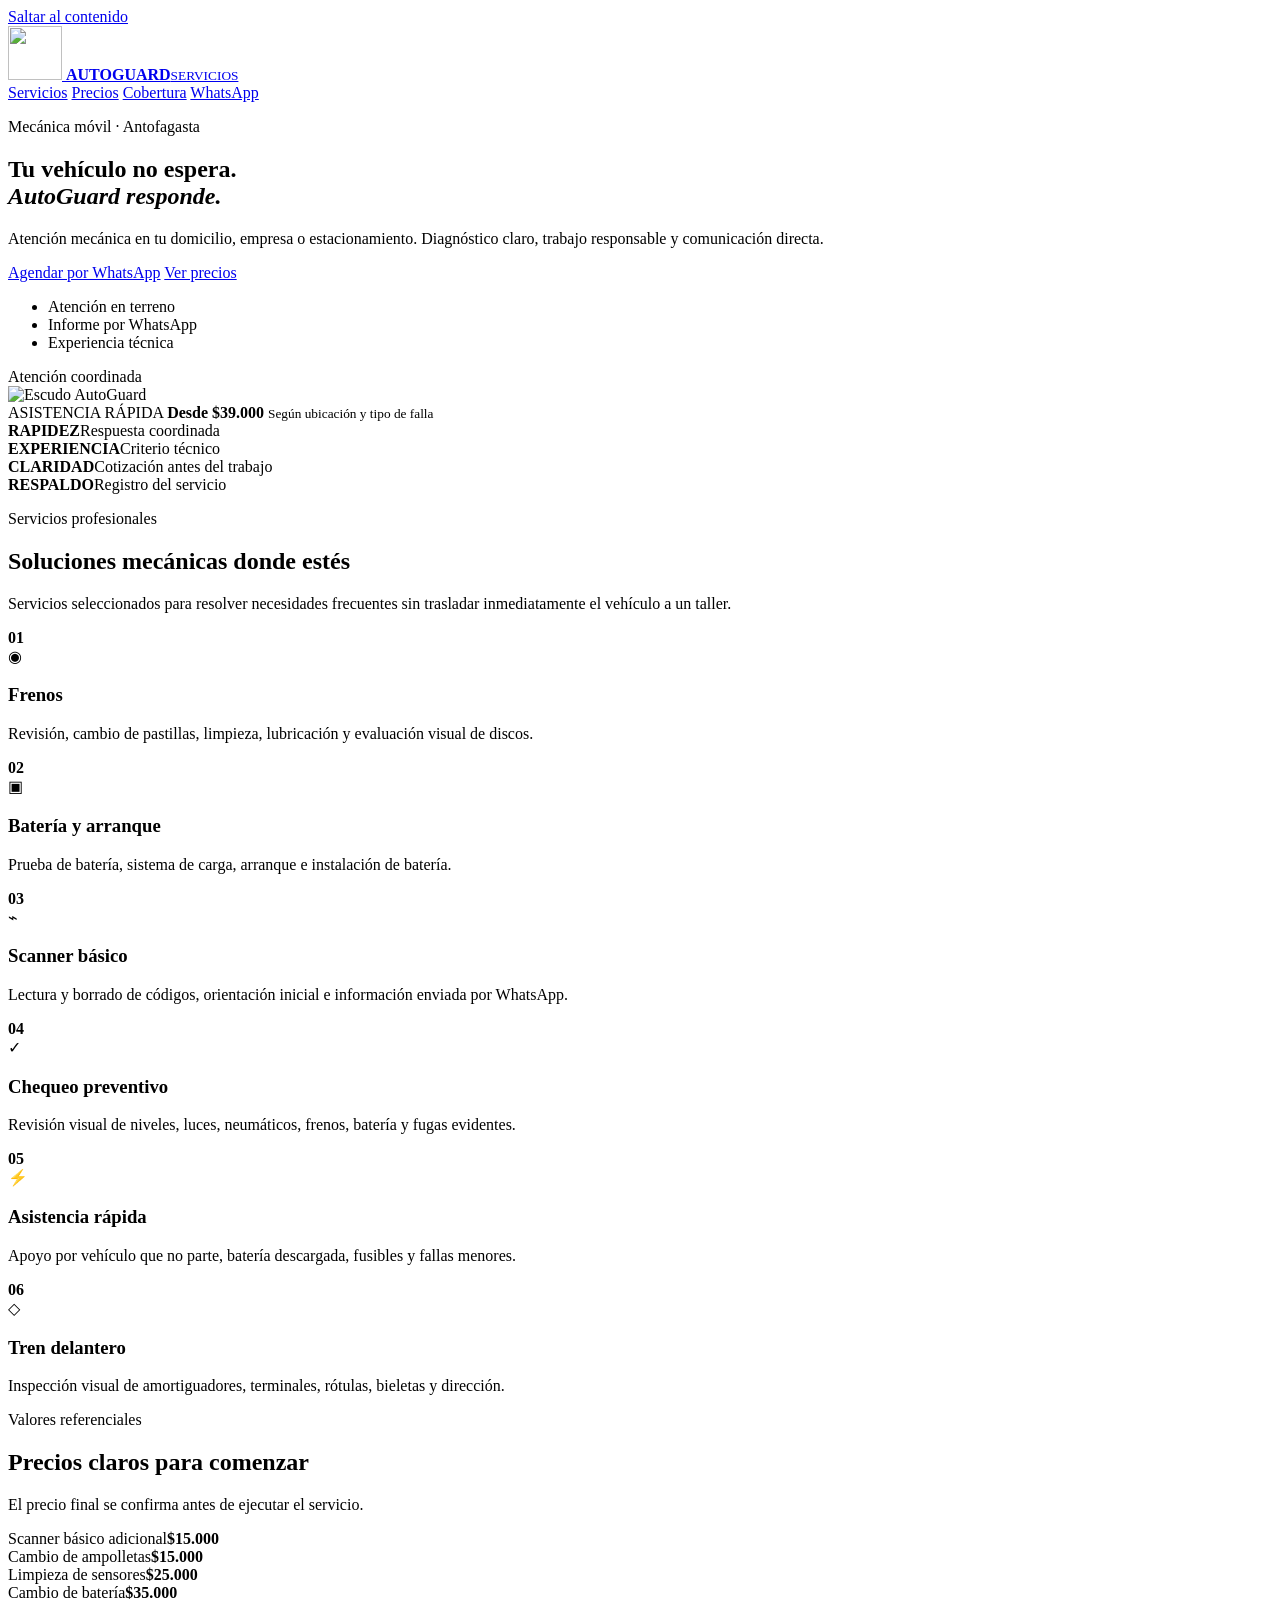
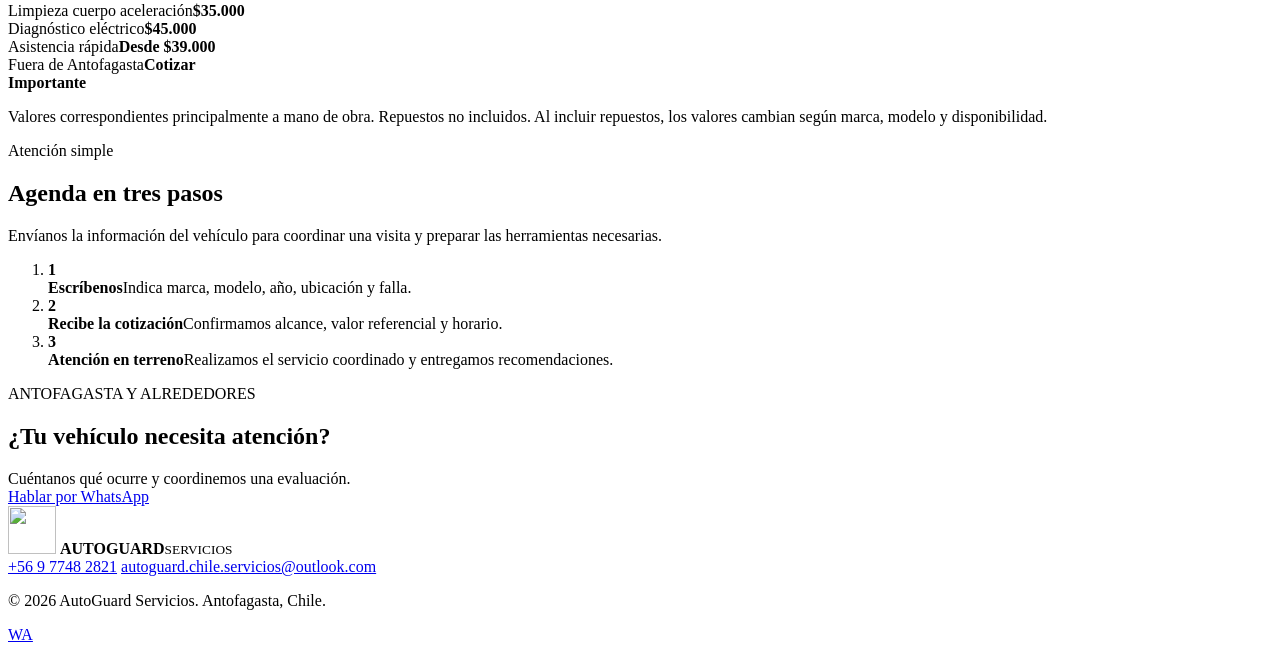
==== index.html @ e95ecde3 "Agrega sitio principal de AutoGuard" ====
<!doctype html>
<html lang="es-CL">
<head>
  <meta charset="utf-8">
  <meta name="viewport" content="width=device-width, initial-scale=1">
  <title>AutoGuard Servicios | Mecánica a domicilio en Antofagasta</title>
  <meta name="description" content="Mecánica móvil en Antofagasta: frenos, baterías, scanner básico, chequeos preventivos, diagnóstico eléctrico y asistencia rápida.">
  <meta name="theme-color" content="#f97316">
  <meta property="og:title" content="AutoGuard Servicios | Mecánica a domicilio">
  <meta property="og:description" content="Atención mecánica rápida, profesional y confiable en Antofagasta y alrededores.">
  <meta property="og:type" content="website">
  <meta property="og:locale" content="es_CL">
  <link rel="canonical" href="https://motocor28-boop.github.io/autoguard-service/">
  <link rel="icon" href="logo.svg" type="image/svg+xml">
  <link rel="stylesheet" href="styles.css">
  <script type="application/ld+json">
  {
    "@context": "https://schema.org",
    "@type": "AutomotiveBusiness",
    "name": "AutoGuard Servicios",
    "description": "Servicio de mecánica móvil en Antofagasta y alrededores.",
    "telephone": "+56977482821",
    "email": "autoguard.chile.servicios@outlook.com",
    "areaServed": "Antofagasta, Chile",
    "url": "https://motocor28-boop.github.io/autoguard-service/",
    "priceRange": "$$"
  }
  </script>
</head>
<body>
  <a class="skip-link" href="#contenido">Saltar al contenido</a>

  <header class="site-header">
    <div class="container nav-wrap">
      <a class="brand" href="#inicio" aria-label="AutoGuard Servicios, inicio">
        <img src="logo.svg" alt="" width="54" height="54">
        <span><strong>AUTOGUARD</strong><small>SERVICIOS</small></span>
      </a>
      <nav aria-label="Navegación principal">
        <a href="#servicios">Servicios</a>
        <a href="#precios">Precios</a>
        <a href="#cobertura">Cobertura</a>
        <a class="nav-cta" href="https://wa.me/56977482821?text=Hola%20AutoGuard%2C%20necesito%20cotizar%20un%20servicio" target="_blank" rel="noopener">WhatsApp</a>
      </nav>
    </div>
  </header>

  <main id="contenido">
    <section class="hero" id="inicio">
      <div class="container hero-grid">
        <div class="hero-copy">
          <p class="eyebrow"><span></span>Mecánica móvil · Antofagasta</p>
          <h1>Tu vehículo no espera.<br><em>AutoGuard responde.</em></h1>
          <p class="hero-lead">Atención mecánica en tu domicilio, empresa o estacionamiento. Diagnóstico claro, trabajo responsable y comunicación directa.</p>
          <div class="hero-actions">
            <a class="button primary" href="https://wa.me/56977482821?text=Hola%20AutoGuard%2C%20quiero%20agendar%20un%20servicio" target="_blank" rel="noopener">Agendar por WhatsApp</a>
            <a class="button secondary" href="#precios">Ver precios</a>
          </div>
          <ul class="hero-points" aria-label="Ventajas">
            <li>Atención en terreno</li>
            <li>Informe por WhatsApp</li>
            <li>Experiencia técnica</li>
          </ul>
        </div>
        <div class="hero-card" aria-label="Asistencia mecánica en terreno">
          <div class="status"><i></i> Atención coordinada</div>
          <div class="shield-mark">
            <img src="logo.svg" alt="Escudo AutoGuard" width="170" height="170">
          </div>
          <div class="hero-card-copy">
            <span>ASISTENCIA RÁPIDA</span>
            <strong>Desde $39.000</strong>
            <small>Según ubicación y tipo de falla</small>
          </div>
        </div>
      </div>
    </section>

    <section class="trust-strip" aria-label="Compromisos de AutoGuard">
      <div class="container trust-grid">
        <div><strong>RAPIDEZ</strong><span>Respuesta coordinada</span></div>
        <div><strong>EXPERIENCIA</strong><span>Criterio técnico</span></div>
        <div><strong>CLARIDAD</strong><span>Cotización antes del trabajo</span></div>
        <div><strong>RESPALDO</strong><span>Registro del servicio</span></div>
      </div>
    </section>

    <section class="section" id="servicios">
      <div class="container">
        <div class="section-heading">
          <p class="eyebrow"><span></span>Servicios profesionales</p>
          <h2>Soluciones mecánicas donde estés</h2>
          <p>Servicios seleccionados para resolver necesidades frecuentes sin trasladar inmediatamente el vehículo a un taller.</p>
        </div>
        <div class="service-grid">
          <article class="service-card">
            <b>01</b><div class="icon" aria-hidden="true">◉</div>
            <h3>Frenos</h3>
            <p>Revisión, cambio de pastillas, limpieza, lubricación y evaluación visual de discos.</p>
          </article>
          <article class="service-card">
            <b>02</b><div class="icon" aria-hidden="true">▣</div>
            <h3>Batería y arranque</h3>
            <p>Prueba de batería, sistema de carga, arranque e instalación de batería.</p>
          </article>
          <article class="service-card">
            <b>03</b><div class="icon" aria-hidden="true">⌁</div>
            <h3>Scanner básico</h3>
            <p>Lectura y borrado de códigos, orientación inicial e información enviada por WhatsApp.</p>
          </article>
          <article class="service-card">
            <b>04</b><div class="icon" aria-hidden="true">✓</div>
            <h3>Chequeo preventivo</h3>
            <p>Revisión visual de niveles, luces, neumáticos, frenos, batería y fugas evidentes.</p>
          </article>
          <article class="service-card">
            <b>05</b><div class="icon" aria-hidden="true">⚡</div>
            <h3>Asistencia rápida</h3>
            <p>Apoyo por vehículo que no parte, batería descargada, fusibles y fallas menores.</p>
          </article>
          <article class="service-card">
            <b>06</b><div class="icon" aria-hidden="true">◇</div>
            <h3>Tren delantero</h3>
            <p>Inspección visual de amortiguadores, terminales, rótulas, bieletas y dirección.</p>
          </article>
        </div>
      </div>
    </section>

    <section class="section price-section" id="precios">
      <div class="container">
        <div class="section-heading light">
          <p class="eyebrow"><span></span>Valores referenciales</p>
          <h2>Precios claros para comenzar</h2>
          <p>El precio final se confirma antes de ejecutar el servicio.</p>
        </div>
        <div class="price-grid">
          <article><span>Scanner básico adicional</span><strong>$15.000</strong></article>
          <article><span>Cambio de ampolletas</span><strong>$15.000</strong></article>
          <article><span>Limpieza de sensores</span><strong>$25.000</strong></article>
          <article><span>Cambio de batería</span><strong>$35.000</strong></article>
          <article><span>Limpieza cuerpo aceleración</span><strong>$35.000</strong></article>
          <article><span>Diagnóstico eléctrico</span><strong>$45.000</strong></article>
          <article class="featured"><span>Asistencia rápida</span><strong>Desde $39.000</strong></article>
          <article><span>Fuera de Antofagasta</span><strong>Cotizar</strong></article>
        </div>
        <div class="price-notice">
          <strong>Importante</strong>
          <p>Valores correspondientes principalmente a mano de obra. Repuestos no incluidos. Al incluir repuestos, los valores cambian según marca, modelo y disponibilidad.</p>
        </div>
      </div>
    </section>

    <section class="section" id="cobertura">
      <div class="container process-grid">
        <div>
          <p class="eyebrow"><span></span>Atención simple</p>
          <h2>Agenda en tres pasos</h2>
          <p class="process-intro">Envíanos la información del vehículo para coordinar una visita y preparar las herramientas necesarias.</p>
        </div>
        <ol class="steps">
          <li><b>1</b><div><strong>Escríbenos</strong><span>Indica marca, modelo, año, ubicación y falla.</span></div></li>
          <li><b>2</b><div><strong>Recibe la cotización</strong><span>Confirmamos alcance, valor referencial y horario.</span></div></li>
          <li><b>3</b><div><strong>Atención en terreno</strong><span>Realizamos el servicio coordinado y entregamos recomendaciones.</span></div></li>
        </ol>
      </div>
    </section>

    <section class="cta-section">
      <div class="container cta-box">
        <div>
          <p>ANTOFAGASTA Y ALREDEDORES</p>
          <h2>¿Tu vehículo necesita atención?</h2>
          <span>Cuéntanos qué ocurre y coordinemos una evaluación.</span>
        </div>
        <a class="button primary" href="https://wa.me/56977482821?text=Hola%20AutoGuard%2C%20mi%20veh%C3%ADculo%20necesita%20atenci%C3%B3n" target="_blank" rel="noopener">Hablar por WhatsApp</a>
      </div>
    </section>
  </main>

  <footer>
    <div class="container footer-grid">
      <div class="brand footer-brand">
        <img src="logo.svg" alt="" width="48" height="48">
        <span><strong>AUTOGUARD</strong><small>SERVICIOS</small></span>
      </div>
      <div class="footer-contact">
        <a href="tel:+56977482821">+56 9 7748 2821</a>
        <a href="mailto:autoguard.chile.servicios@outlook.com">autoguard.chile.servicios@outlook.com</a>
      </div>
      <p>© <span id="year">2026</span> AutoGuard Servicios. Antofagasta, Chile.</p>
    </div>
  </footer>

  <a class="floating-wa" href="https://wa.me/56977482821?text=Hola%20AutoGuard%2C%20necesito%20informaci%C3%B3n" target="_blank" rel="noopener" aria-label="Contactar a AutoGuard por WhatsApp">WA</a>
  <script src="app.js"></script>
</body>
</html>
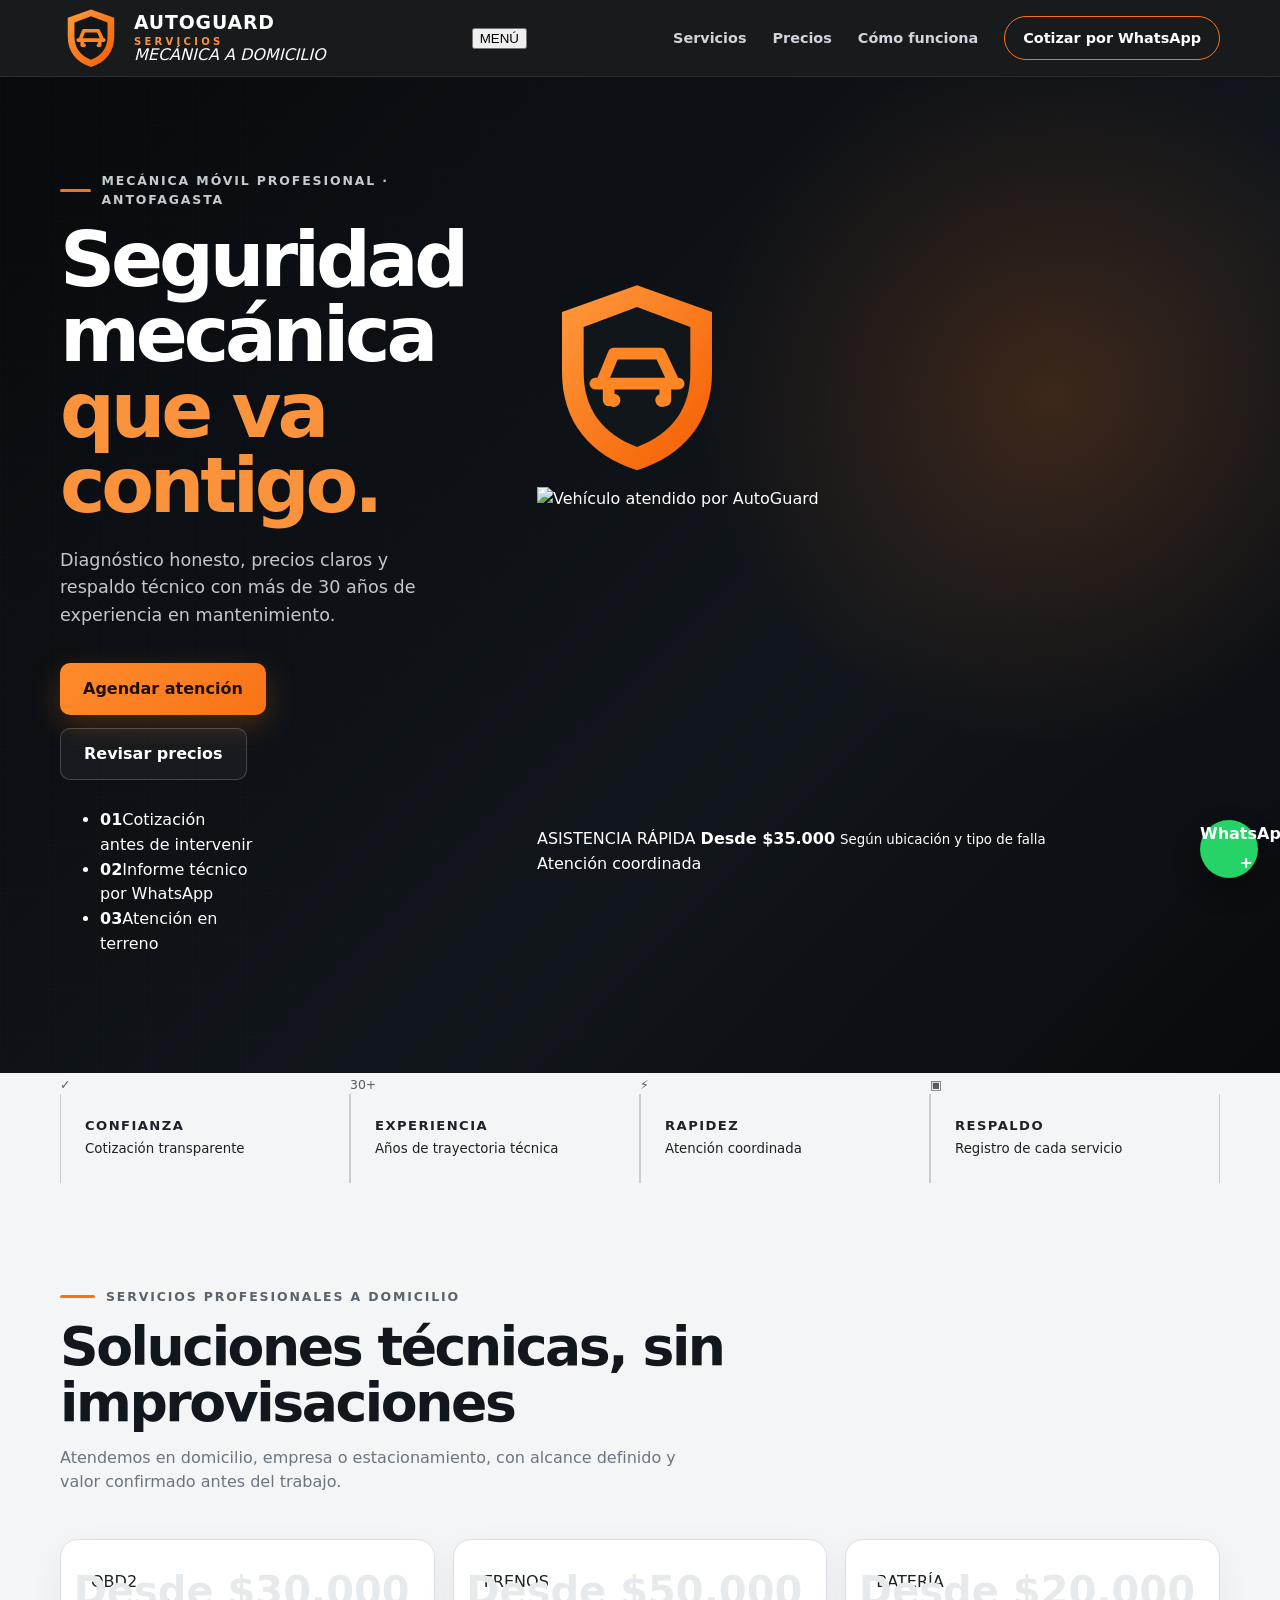
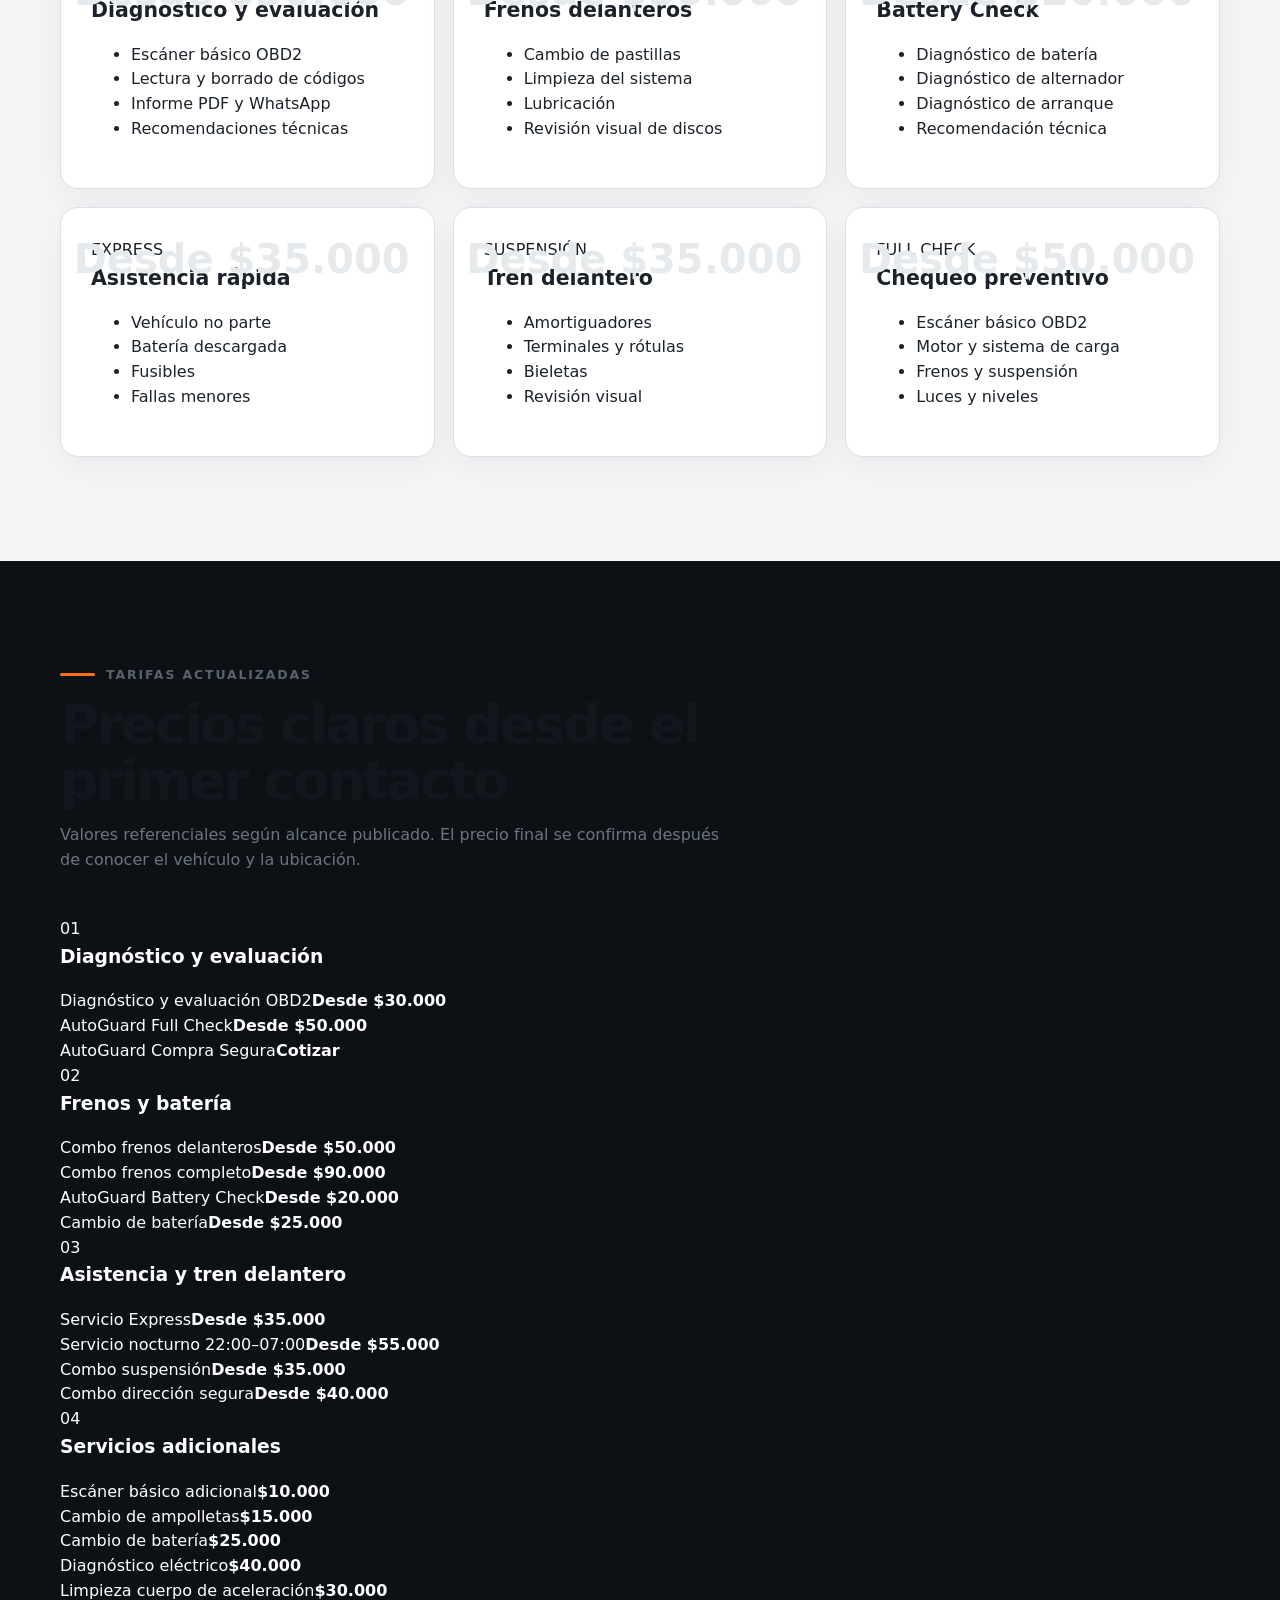
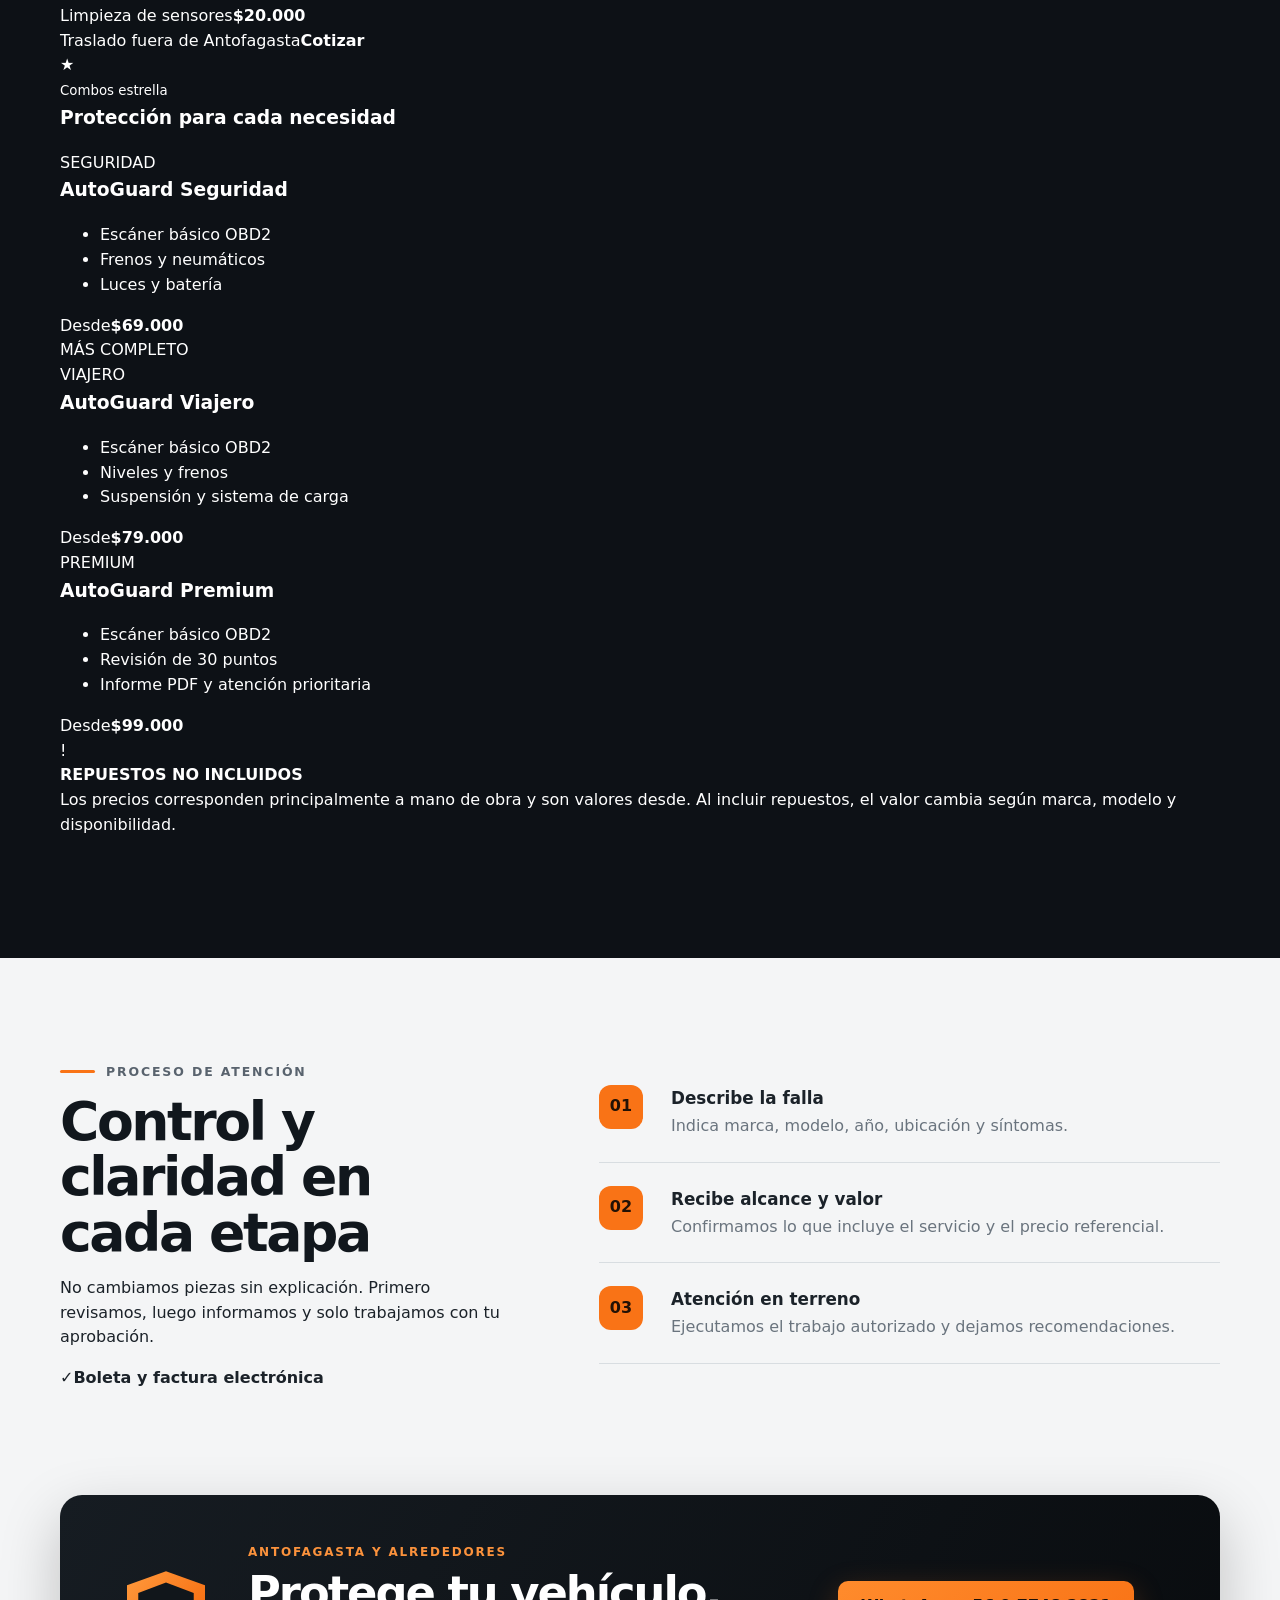
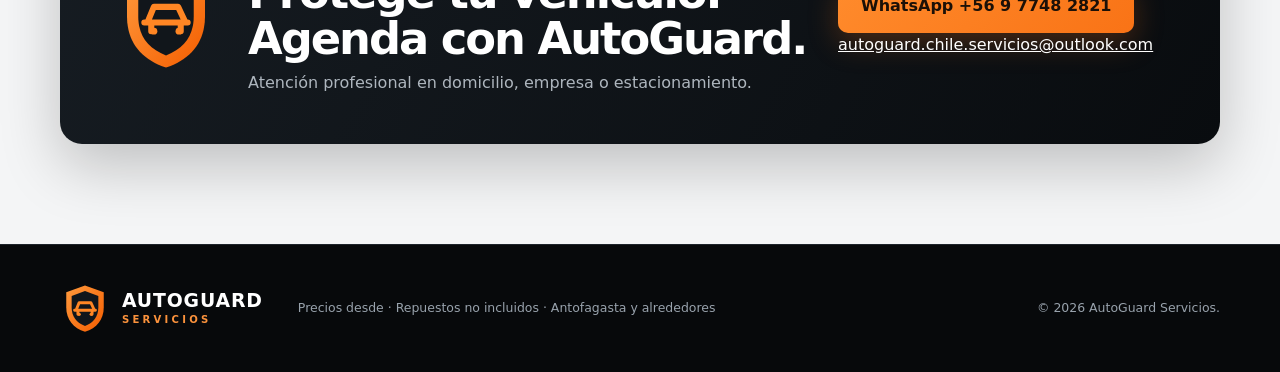
==== commit 06fe9ec0: "Rediseña sitio y actualiza precios AutoGuard" ====
--- a/index.html
+++ b/index.html
@@ -1,13 +1,13 @@
-<!doctype html>
+<!DOCTYPE html>
 <html lang="es-CL">
 <head>
   <meta charset="utf-8">
   <meta name="viewport" content="width=device-width, initial-scale=1">
   <title>AutoGuard Servicios | Mecánica a domicilio en Antofagasta</title>
-  <meta name="description" content="Mecánica móvil en Antofagasta: frenos, baterías, scanner básico, chequeos preventivos, diagnóstico eléctrico y asistencia rápida.">
-  <meta name="theme-color" content="#f97316">
-  <meta property="og:title" content="AutoGuard Servicios | Mecánica a domicilio">
-  <meta property="og:description" content="Atención mecánica rápida, profesional y confiable en Antofagasta y alrededores.">
+  <meta name="description" content="Mecánica móvil profesional en Antofagasta: escáner básico OBD2, frenos, baterías, asistencia rápida, tren delantero y chequeos preventivos.">
+  <meta name="theme-color" content="#07090b">
+  <meta property="og:title" content="AutoGuard Servicios | Seguridad mecánica a domicilio">
+  <meta property="og:description" content="Diagnóstico honesto, precios claros y respaldo técnico en Antofagasta y alrededores.">
   <meta property="og:type" content="website">
   <meta property="og:locale" content="es_CL">
   <link rel="canonical" href="https://motocor28-boop.github.io/autoguard-service/">
@@ -18,7 +18,7 @@
     "@context": "https://schema.org",
     "@type": "AutomotiveBusiness",
     "name": "AutoGuard Servicios",
-    "description": "Servicio de mecánica móvil en Antofagasta y alrededores.",
+    "description": "Servicio profesional de mecánica móvil en Antofagasta y alrededores.",
     "telephone": "+56977482821",
     "email": "autoguard.chile.servicios@outlook.com",
     "areaServed": "Antofagasta, Chile",
@@ -33,95 +33,100 @@
   <header class="site-header">
     <div class="container nav-wrap">
       <a class="brand" href="#inicio" aria-label="AutoGuard Servicios, inicio">
-        <img src="logo.svg" alt="" width="54" height="54">
-        <span><strong>AUTOGUARD</strong><small>SERVICIOS</small></span>
+        <img src="logo.svg" alt="" width="62" height="68">
+        <span class="wordmark"><strong>AUTOGUARD</strong><small>SERVICIOS</small><i>MECÁNICA A DOMICILIO</i></span>
       </a>
-      <nav aria-label="Navegación principal">
+      <button class="menu-toggle" type="button" aria-expanded="false" aria-controls="main-nav">MENÚ</button>
+      <nav id="main-nav" aria-label="Navegación principal">
         <a href="#servicios">Servicios</a>
         <a href="#precios">Precios</a>
-        <a href="#cobertura">Cobertura</a>
-        <a class="nav-cta" href="https://wa.me/56977482821?text=Hola%20AutoGuard%2C%20necesito%20cotizar%20un%20servicio" target="_blank" rel="noopener">WhatsApp</a>
+        <a href="#proceso">Cómo funciona</a>
+        <a class="nav-cta" href="https://wa.me/56977482821?text=Hola%20AutoGuard%2C%20necesito%20cotizar%20un%20servicio" target="_blank" rel="noopener">Cotizar por WhatsApp</a>
       </nav>
     </div>
   </header>
 
   <main id="contenido">
     <section class="hero" id="inicio">
+      <div class="hero-grid-lines" aria-hidden="true"></div>
       <div class="container hero-grid">
         <div class="hero-copy">
-          <p class="eyebrow"><span></span>Mecánica móvil · Antofagasta</p>
-          <h1>Tu vehículo no espera.<br><em>AutoGuard responde.</em></h1>
-          <p class="hero-lead">Atención mecánica en tu domicilio, empresa o estacionamiento. Diagnóstico claro, trabajo responsable y comunicación directa.</p>
+          <p class="eyebrow"><span></span>Mecánica móvil profesional · Antofagasta</p>
+          <h1>Seguridad mecánica<br><em>que va contigo.</em></h1>
+          <p class="hero-lead">Diagnóstico honesto, precios claros y respaldo técnico con más de 30 años de experiencia en mantenimiento.</p>
           <div class="hero-actions">
-            <a class="button primary" href="https://wa.me/56977482821?text=Hola%20AutoGuard%2C%20quiero%20agendar%20un%20servicio" target="_blank" rel="noopener">Agendar por WhatsApp</a>
-            <a class="button secondary" href="#precios">Ver precios</a>
-          </div>
-          <ul class="hero-points" aria-label="Ventajas">
-            <li>Atención en terreno</li>
-            <li>Informe por WhatsApp</li>
-            <li>Experiencia técnica</li>
+            <a class="button primary" href="https://wa.me/56977482821?text=Hola%20AutoGuard%2C%20quiero%20agendar%20un%20servicio" target="_blank" rel="noopener">Agendar atención</a>
+            <a class="button secondary" href="#precios">Revisar precios</a>
+          </div>
+          <ul class="proof-row" aria-label="Compromisos de servicio">
+            <li><b>01</b><span>Cotización<br>antes de intervenir</span></li>
+            <li><b>02</b><span>Informe técnico<br>por WhatsApp</span></li>
+            <li><b>03</b><span>Atención en<br>terreno</span></li>
           </ul>
         </div>
-        <div class="hero-card" aria-label="Asistencia mecánica en terreno">
-          <div class="status"><i></i> Atención coordinada</div>
-          <div class="shield-mark">
-            <img src="logo.svg" alt="Escudo AutoGuard" width="170" height="170">
-          </div>
-          <div class="hero-card-copy">
+
+        <div class="hero-visual">
+          <div class="visual-glow"></div>
+          <div class="hero-logo">
+            <img src="logo.svg" alt="Escudo AutoGuard" width="200" height="220">
+          </div>
+          <img class="vehicle" src="vehicle.svg" alt="Vehículo atendido por AutoGuard" width="780" height="340">
+          <div class="service-badge">
             <span>ASISTENCIA RÁPIDA</span>
-            <strong>Desde $39.000</strong>
+            <strong>Desde $35.000</strong>
             <small>Según ubicación y tipo de falla</small>
           </div>
-        </div>
-      </div>
-    </section>
-
-    <section class="trust-strip" aria-label="Compromisos de AutoGuard">
+          <div class="availability"><i></i> Atención coordinada</div>
+        </div>
+      </div>
+    </section>
+
+    <section class="trust-bar" aria-label="Razones para elegir AutoGuard">
       <div class="container trust-grid">
-        <div><strong>RAPIDEZ</strong><span>Respuesta coordinada</span></div>
-        <div><strong>EXPERIENCIA</strong><span>Criterio técnico</span></div>
-        <div><strong>CLARIDAD</strong><span>Cotización antes del trabajo</span></div>
-        <div><strong>RESPALDO</strong><span>Registro del servicio</span></div>
-      </div>
-    </section>
-
-    <section class="section" id="servicios">
+        <article><span class="trust-icon">✓</span><div><strong>CONFIANZA</strong><small>Cotización transparente</small></div></article>
+        <article><span class="trust-icon">30+</span><div><strong>EXPERIENCIA</strong><small>Años de trayectoria técnica</small></div></article>
+        <article><span class="trust-icon">⚡</span><div><strong>RAPIDEZ</strong><small>Atención coordinada</small></div></article>
+        <article><span class="trust-icon">▣</span><div><strong>RESPALDO</strong><small>Registro de cada servicio</small></div></article>
+      </div>
+    </section>
+
+    <section class="section services-section" id="servicios">
       <div class="container">
-        <div class="section-heading">
-          <p class="eyebrow"><span></span>Servicios profesionales</p>
-          <h2>Soluciones mecánicas donde estés</h2>
-          <p>Servicios seleccionados para resolver necesidades frecuentes sin trasladar inmediatamente el vehículo a un taller.</p>
-        </div>
+        <header class="section-heading centered">
+          <p class="eyebrow"><span></span>Servicios profesionales a domicilio</p>
+          <h2>Soluciones técnicas, sin improvisaciones</h2>
+          <p>Atendemos en domicilio, empresa o estacionamiento, con alcance definido y valor confirmado antes del trabajo.</p>
+        </header>
         <div class="service-grid">
-          <article class="service-card">
-            <b>01</b><div class="icon" aria-hidden="true">◉</div>
-            <h3>Frenos</h3>
-            <p>Revisión, cambio de pastillas, limpieza, lubricación y evaluación visual de discos.</p>
-          </article>
-          <article class="service-card">
-            <b>02</b><div class="icon" aria-hidden="true">▣</div>
-            <h3>Batería y arranque</h3>
-            <p>Prueba de batería, sistema de carga, arranque e instalación de batería.</p>
-          </article>
-          <article class="service-card">
-            <b>03</b><div class="icon" aria-hidden="true">⌁</div>
-            <h3>Scanner básico</h3>
-            <p>Lectura y borrado de códigos, orientación inicial e información enviada por WhatsApp.</p>
-          </article>
-          <article class="service-card">
-            <b>04</b><div class="icon" aria-hidden="true">✓</div>
+          <article class="service-card featured-service">
+            <div class="service-top"><span>OBD2</span><b>Desde $30.000</b></div>
+            <h3>Diagnóstico y evaluación</h3>
+            <ul><li>Escáner básico OBD2</li><li>Lectura y borrado de códigos</li><li>Informe PDF y WhatsApp</li><li>Recomendaciones técnicas</li></ul>
+          </article>
+          <article class="service-card">
+            <div class="service-top"><span>FRENOS</span><b>Desde $50.000</b></div>
+            <h3>Frenos delanteros</h3>
+            <ul><li>Cambio de pastillas</li><li>Limpieza del sistema</li><li>Lubricación</li><li>Revisión visual de discos</li></ul>
+          </article>
+          <article class="service-card">
+            <div class="service-top"><span>BATERÍA</span><b>Desde $20.000</b></div>
+            <h3>Battery Check</h3>
+            <ul><li>Diagnóstico de batería</li><li>Diagnóstico de alternador</li><li>Diagnóstico de arranque</li><li>Recomendación técnica</li></ul>
+          </article>
+          <article class="service-card">
+            <div class="service-top"><span>EXPRESS</span><b>Desde $35.000</b></div>
+            <h3>Asistencia rápida</h3>
+            <ul><li>Vehículo no parte</li><li>Batería descargada</li><li>Fusibles</li><li>Fallas menores</li></ul>
+          </article>
+          <article class="service-card">
+            <div class="service-top"><span>SUSPENSIÓN</span><b>Desde $35.000</b></div>
+            <h3>Tren delantero</h3>
+            <ul><li>Amortiguadores</li><li>Terminales y rótulas</li><li>Bieletas</li><li>Revisión visual</li></ul>
+          </article>
+          <article class="service-card">
+            <div class="service-top"><span>FULL CHECK</span><b>Desde $50.000</b></div>
             <h3>Chequeo preventivo</h3>
-            <p>Revisión visual de niveles, luces, neumáticos, frenos, batería y fugas evidentes.</p>
-          </article>
-          <article class="service-card">
-            <b>05</b><div class="icon" aria-hidden="true">⚡</div>
-            <h3>Asistencia rápida</h3>
-            <p>Apoyo por vehículo que no parte, batería descargada, fusibles y fallas menores.</p>
-          </article>
-          <article class="service-card">
-            <b>06</b><div class="icon" aria-hidden="true">◇</div>
-            <h3>Tren delantero</h3>
-            <p>Inspección visual de amortiguadores, terminales, rótulas, bieletas y dirección.</p>
+            <ul><li>Escáner básico OBD2</li><li>Motor y sistema de carga</li><li>Frenos y suspensión</li><li>Luces y niveles</li></ul>
           </article>
         </div>
       </div>
@@ -129,70 +134,110 @@
 
     <section class="section price-section" id="precios">
       <div class="container">
-        <div class="section-heading light">
-          <p class="eyebrow"><span></span>Valores referenciales</p>
-          <h2>Precios claros para comenzar</h2>
-          <p>El precio final se confirma antes de ejecutar el servicio.</p>
-        </div>
-        <div class="price-grid">
-          <article><span>Scanner básico adicional</span><strong>$15.000</strong></article>
-          <article><span>Cambio de ampolletas</span><strong>$15.000</strong></article>
-          <article><span>Limpieza de sensores</span><strong>$25.000</strong></article>
-          <article><span>Cambio de batería</span><strong>$35.000</strong></article>
-          <article><span>Limpieza cuerpo aceleración</span><strong>$35.000</strong></article>
-          <article><span>Diagnóstico eléctrico</span><strong>$45.000</strong></article>
-          <article class="featured"><span>Asistencia rápida</span><strong>Desde $39.000</strong></article>
-          <article><span>Fuera de Antofagasta</span><strong>Cotizar</strong></article>
-        </div>
-        <div class="price-notice">
-          <strong>Importante</strong>
-          <p>Valores correspondientes principalmente a mano de obra. Repuestos no incluidos. Al incluir repuestos, los valores cambian según marca, modelo y disponibilidad.</p>
-        </div>
-      </div>
-    </section>
-
-    <section class="section" id="cobertura">
+        <header class="section-heading price-heading">
+          <div>
+            <p class="eyebrow"><span></span>Tarifas actualizadas</p>
+            <h2>Precios claros desde el primer contacto</h2>
+          </div>
+          <p>Valores referenciales según alcance publicado. El precio final se confirma después de conocer el vehículo y la ubicación.</p>
+        </header>
+
+        <div class="price-board">
+          <section class="price-panel">
+            <div class="panel-title"><span>01</span><h3>Diagnóstico y evaluación</h3></div>
+            <div class="price-line"><span>Diagnóstico y evaluación OBD2</span><strong>Desde $30.000</strong></div>
+            <div class="price-line"><span>AutoGuard Full Check</span><strong>Desde $50.000</strong></div>
+            <div class="price-line"><span>AutoGuard Compra Segura</span><strong>Cotizar</strong></div>
+          </section>
+
+          <section class="price-panel">
+            <div class="panel-title"><span>02</span><h3>Frenos y batería</h3></div>
+            <div class="price-line"><span>Combo frenos delanteros</span><strong>Desde $50.000</strong></div>
+            <div class="price-line"><span>Combo frenos completo</span><strong>Desde $90.000</strong></div>
+            <div class="price-line"><span>AutoGuard Battery Check</span><strong>Desde $20.000</strong></div>
+            <div class="price-line"><span>Cambio de batería</span><strong>Desde $25.000</strong></div>
+          </section>
+
+          <section class="price-panel">
+            <div class="panel-title"><span>03</span><h3>Asistencia y tren delantero</h3></div>
+            <div class="price-line"><span>Servicio Express</span><strong>Desde $35.000</strong></div>
+            <div class="price-line"><span>Servicio nocturno 22:00–07:00</span><strong>Desde $55.000</strong></div>
+            <div class="price-line"><span>Combo suspensión</span><strong>Desde $35.000</strong></div>
+            <div class="price-line"><span>Combo dirección segura</span><strong>Desde $40.000</strong></div>
+          </section>
+
+          <section class="price-panel additional-panel">
+            <div class="panel-title"><span>04</span><h3>Servicios adicionales</h3></div>
+            <div class="price-line"><span>Escáner básico adicional</span><strong>$10.000</strong></div>
+            <div class="price-line"><span>Cambio de ampolletas</span><strong>$15.000</strong></div>
+            <div class="price-line"><span>Cambio de batería</span><strong>$25.000</strong></div>
+            <div class="price-line"><span>Diagnóstico eléctrico</span><strong>$40.000</strong></div>
+            <div class="price-line"><span>Limpieza cuerpo de aceleración</span><strong>$30.000</strong></div>
+            <div class="price-line"><span>Limpieza de sensores</span><strong>$20.000</strong></div>
+            <div class="price-line"><span>Traslado fuera de Antofagasta</span><strong>Cotizar</strong></div>
+          </section>
+        </div>
+
+        <div class="combo-heading"><span>★</span><div><small>Combos estrella</small><h3>Protección para cada necesidad</h3></div></div>
+        <div class="combo-grid">
+          <article class="combo-card">
+            <div class="combo-level">SEGURIDAD</div><h3>AutoGuard Seguridad</h3>
+            <ul><li>Escáner básico OBD2</li><li>Frenos y neumáticos</li><li>Luces y batería</li></ul>
+            <div class="combo-price"><span>Desde</span><strong>$69.000</strong></div>
+          </article>
+          <article class="combo-card popular">
+            <div class="popular-tag">MÁS COMPLETO</div><div class="combo-level">VIAJERO</div><h3>AutoGuard Viajero</h3>
+            <ul><li>Escáner básico OBD2</li><li>Niveles y frenos</li><li>Suspensión y sistema de carga</li></ul>
+            <div class="combo-price"><span>Desde</span><strong>$79.000</strong></div>
+          </article>
+          <article class="combo-card">
+            <div class="combo-level">PREMIUM</div><h3>AutoGuard Premium</h3>
+            <ul><li>Escáner básico OBD2</li><li>Revisión de 30 puntos</li><li>Informe PDF y atención prioritaria</li></ul>
+            <div class="combo-price"><span>Desde</span><strong>$99.000</strong></div>
+          </article>
+        </div>
+
+        <aside class="important-notice">
+          <div class="notice-icon">!</div>
+          <div><strong>REPUESTOS NO INCLUIDOS</strong><p>Los precios corresponden principalmente a mano de obra y son valores desde. Al incluir repuestos, el valor cambia según marca, modelo y disponibilidad.</p></div>
+        </aside>
+      </div>
+    </section>
+
+    <section class="section process-section" id="proceso">
       <div class="container process-grid">
-        <div>
-          <p class="eyebrow"><span></span>Atención simple</p>
-          <h2>Agenda en tres pasos</h2>
-          <p class="process-intro">Envíanos la información del vehículo para coordinar una visita y preparar las herramientas necesarias.</p>
+        <div class="process-copy">
+          <p class="eyebrow"><span></span>Proceso de atención</p>
+          <h2>Control y claridad en cada etapa</h2>
+          <p>No cambiamos piezas sin explicación. Primero revisamos, luego informamos y solo trabajamos con tu aprobación.</p>
+          <div class="billing-badge"><span>✓</span><strong>Boleta y factura electrónica</strong></div>
         </div>
         <ol class="steps">
-          <li><b>1</b><div><strong>Escríbenos</strong><span>Indica marca, modelo, año, ubicación y falla.</span></div></li>
-          <li><b>2</b><div><strong>Recibe la cotización</strong><span>Confirmamos alcance, valor referencial y horario.</span></div></li>
-          <li><b>3</b><div><strong>Atención en terreno</strong><span>Realizamos el servicio coordinado y entregamos recomendaciones.</span></div></li>
+          <li><b>01</b><div><strong>Describe la falla</strong><span>Indica marca, modelo, año, ubicación y síntomas.</span></div></li>
+          <li><b>02</b><div><strong>Recibe alcance y valor</strong><span>Confirmamos lo que incluye el servicio y el precio referencial.</span></div></li>
+          <li><b>03</b><div><strong>Atención en terreno</strong><span>Ejecutamos el trabajo autorizado y dejamos recomendaciones.</span></div></li>
         </ol>
       </div>
     </section>
 
-    <section class="cta-section">
+    <section class="cta-section" id="contacto">
       <div class="container cta-box">
-        <div>
-          <p>ANTOFAGASTA Y ALREDEDORES</p>
-          <h2>¿Tu vehículo necesita atención?</h2>
-          <span>Cuéntanos qué ocurre y coordinemos una evaluación.</span>
-        </div>
-        <a class="button primary" href="https://wa.me/56977482821?text=Hola%20AutoGuard%2C%20mi%20veh%C3%ADculo%20necesita%20atenci%C3%B3n" target="_blank" rel="noopener">Hablar por WhatsApp</a>
+        <img src="logo.svg" alt="" width="104" height="114">
+        <div class="cta-copy"><p>ANTOFAGASTA Y ALREDEDORES</p><h2>Protege tu vehículo. Agenda con AutoGuard.</h2><span>Atención profesional en domicilio, empresa o estacionamiento.</span></div>
+        <div class="cta-actions"><a class="button primary" href="https://wa.me/56977482821?text=Hola%20AutoGuard%2C%20necesito%20cotizar%20un%20servicio" target="_blank" rel="noopener">WhatsApp +56 9 7748 2821</a><a href="mailto:autoguard.chile.servicios@outlook.com">autoguard.chile.servicios@outlook.com</a></div>
       </div>
     </section>
   </main>
 
   <footer>
     <div class="container footer-grid">
-      <div class="brand footer-brand">
-        <img src="logo.svg" alt="" width="48" height="48">
-        <span><strong>AUTOGUARD</strong><small>SERVICIOS</small></span>
-      </div>
-      <div class="footer-contact">
-        <a href="tel:+56977482821">+56 9 7748 2821</a>
-        <a href="mailto:autoguard.chile.servicios@outlook.com">autoguard.chile.servicios@outlook.com</a>
-      </div>
-      <p>© <span id="year">2026</span> AutoGuard Servicios. Antofagasta, Chile.</p>
+      <a class="brand footer-brand" href="#inicio"><img src="logo.svg" alt="" width="50" height="55"><span class="wordmark"><strong>AUTOGUARD</strong><small>SERVICIOS</small></span></a>
+      <p>Precios desde · Repuestos no incluidos · Antofagasta y alrededores</p>
+      <p>© <span id="year">2026</span> AutoGuard Servicios.</p>
     </div>
   </footer>
 
-  <a class="floating-wa" href="https://wa.me/56977482821?text=Hola%20AutoGuard%2C%20necesito%20informaci%C3%B3n" target="_blank" rel="noopener" aria-label="Contactar a AutoGuard por WhatsApp">WA</a>
+  <a class="floating-wa" href="https://wa.me/56977482821?text=Hola%20AutoGuard%2C%20necesito%20informaci%C3%B3n" target="_blank" rel="noopener" aria-label="Contactar a AutoGuard por WhatsApp"><span>WhatsApp</span><b>+</b></a>
   <script src="app.js"></script>
 </body>
 </html>
--- a/styles.css
+++ b/styles.css
@@ -0,0 +1,181 @@
+:root {
+  --orange: #f97316;
+  --orange-light: #fb923c;
+  --ink: #0a0d10;
+  --ink-soft: #151a20;
+  --panel: #1d232b;
+  --paper: #f4f5f6;
+  --white: #fff;
+  --muted: #aab2bc;
+  --line: rgba(255,255,255,.12);
+  --shadow: 0 22px 60px rgba(0,0,0,.22);
+}
+
+* { box-sizing: border-box; }
+html { scroll-behavior: smooth; }
+body {
+  margin: 0;
+  color: #1b2229;
+  background: var(--paper);
+  font-family: Inter, ui-sans-serif, system-ui, -apple-system, BlinkMacSystemFont, "Segoe UI", sans-serif;
+  line-height: 1.55;
+}
+a { color: inherit; }
+img { display: block; max-width: 100%; }
+.container { width: min(1160px, calc(100% - 40px)); margin-inline: auto; }
+.skip-link { position: fixed; left: 10px; top: -60px; z-index: 100; background: white; padding: 10px 16px; }
+.skip-link:focus { top: 10px; }
+
+.site-header {
+  position: sticky;
+  top: 0;
+  z-index: 50;
+  background: rgba(7,9,11,.93);
+  border-bottom: 1px solid rgba(255,255,255,.08);
+  backdrop-filter: blur(16px);
+}
+.nav-wrap { min-height: 76px; display: flex; align-items: center; justify-content: space-between; gap: 28px; }
+.brand { display: inline-flex; align-items: center; gap: 12px; color: white; text-decoration: none; }
+.brand span { display: flex; flex-direction: column; line-height: 1; }
+.brand strong { font-size: 1.18rem; letter-spacing: .045em; }
+.brand small { margin-top: 6px; color: var(--orange-light); font-weight: 800; letter-spacing: .32em; font-size: .63rem; }
+nav { display: flex; align-items: center; gap: 26px; }
+nav a { color: #cfd5db; text-decoration: none; font-size: .9rem; font-weight: 650; }
+nav a:hover { color: white; }
+.nav-cta { border: 1px solid var(--orange); border-radius: 999px; padding: 10px 18px; color: white; }
+
+.hero {
+  position: relative;
+  overflow: hidden;
+  color: white;
+  background:
+    radial-gradient(circle at 82% 32%, rgba(249,115,22,.19), transparent 28%),
+    linear-gradient(135deg, #080a0d 0%, #11161c 62%, #090b0e 100%);
+  padding: 94px 0 100px;
+}
+.hero::before {
+  content: "";
+  position: absolute;
+  inset: 0;
+  opacity: .17;
+  background-image: linear-gradient(rgba(255,255,255,.07) 1px, transparent 1px), linear-gradient(90deg, rgba(255,255,255,.07) 1px, transparent 1px);
+  background-size: 48px 48px;
+  mask-image: linear-gradient(to right, black, transparent 72%);
+}
+.hero-grid { position: relative; display: grid; grid-template-columns: 1.14fr .86fr; align-items: center; gap: 72px; }
+.eyebrow { display: flex; align-items: center; gap: 11px; color: #59636e; font-size: .78rem; font-weight: 850; letter-spacing: .15em; text-transform: uppercase; }
+.eyebrow span { width: 35px; height: 3px; border-radius: 3px; background: var(--orange); }
+.hero .eyebrow, .light .eyebrow { color: #c4cbd2; }
+h1, h2, h3, p { margin-top: 0; }
+h1 { margin-bottom: 24px; font-size: clamp(2.8rem, 6vw, 5.2rem); line-height: .98; letter-spacing: -.055em; }
+h1 em { color: var(--orange-light); font-style: normal; }
+.hero-lead { max-width: 680px; color: #c1c8cf; font-size: 1.1rem; }
+.hero-actions { display: flex; flex-wrap: wrap; gap: 13px; margin: 34px 0 28px; }
+.button { display: inline-flex; align-items: center; justify-content: center; min-height: 52px; padding: 0 23px; border-radius: 10px; text-decoration: none; font-weight: 820; transition: transform .2s, background .2s; }
+.button:hover { transform: translateY(-2px); }
+.primary { color: #1c1007; background: linear-gradient(135deg, #ff8b2c, var(--orange)); box-shadow: 0 10px 30px rgba(249,115,22,.25); }
+.secondary { color: white; border: 1px solid rgba(255,255,255,.2); background: rgba(255,255,255,.04); }
+.hero-points { display: flex; flex-wrap: wrap; gap: 20px; margin: 0; padding: 0; list-style: none; color: #aab3bc; font-size: .86rem; }
+.hero-points li::before { content: "✓"; margin-right: 7px; color: var(--orange-light); font-weight: 900; }
+
+.hero-card { position: relative; min-height: 460px; display: flex; flex-direction: column; align-items: center; justify-content: center; padding: 35px; border: 1px solid rgba(255,255,255,.13); border-radius: 28px; background: linear-gradient(145deg, rgba(255,255,255,.09), rgba(255,255,255,.025)); box-shadow: var(--shadow); }
+.hero-card::after { content: ""; position: absolute; inset: 16px; border: 1px solid rgba(249,115,22,.25); border-radius: 20px; pointer-events: none; }
+.status { position: absolute; top: 30px; left: 30px; display: flex; align-items: center; gap: 8px; font-size: .75rem; color: #c8d0d7; }
+.status i { width: 8px; height: 8px; border-radius: 50%; background: #22c55e; box-shadow: 0 0 0 5px rgba(34,197,94,.12); }
+.shield-mark { filter: drop-shadow(0 22px 32px rgba(249,115,22,.16)); }
+.hero-card-copy { display: flex; flex-direction: column; align-items: center; margin-top: 20px; text-align: center; }
+.hero-card-copy span { color: #b7c0c8; font-size: .76rem; font-weight: 800; letter-spacing: .18em; }
+.hero-card-copy strong { margin-top: 5px; color: var(--orange-light); font-size: 2rem; }
+.hero-card-copy small { color: #98a2ab; }
+
+.trust-strip { background: var(--orange); color: #211006; }
+.trust-grid { display: grid; grid-template-columns: repeat(4,1fr); }
+.trust-grid div { padding: 22px 24px; border-left: 1px solid rgba(35,17,5,.18); }
+.trust-grid div:last-child { border-right: 1px solid rgba(35,17,5,.18); }
+.trust-grid strong, .trust-grid span { display: block; }
+.trust-grid strong { font-size: .82rem; letter-spacing: .11em; }
+.trust-grid span { margin-top: 2px; font-size: .78rem; opacity: .72; }
+
+.section { padding: 104px 0; }
+.section-heading { max-width: 750px; margin-bottom: 44px; }
+.section-heading h2, .process-grid h2, .cta-box h2 { margin-bottom: 15px; color: #11171d; font-size: clamp(2rem, 4.5vw, 3.35rem); line-height: 1.04; letter-spacing: -.045em; }
+.section-heading > p:last-child { max-width: 660px; color: #6b7580; }
+.service-grid { display: grid; grid-template-columns: repeat(3, 1fr); gap: 18px; }
+.service-card { position: relative; min-height: 250px; padding: 30px; overflow: hidden; border: 1px solid #dce0e4; border-radius: 18px; background: white; box-shadow: 0 10px 34px rgba(20,26,32,.05); transition: transform .2s, border-color .2s; }
+.service-card:hover { transform: translateY(-4px); border-color: rgba(249,115,22,.55); }
+.service-card b { position: absolute; top: 20px; right: 24px; color: #e7eaed; font-size: 2.5rem; }
+.icon { width: 46px; height: 46px; display: grid; place-items: center; margin-bottom: 42px; border-radius: 13px; color: var(--orange); background: #fff1e7; font-size: 1.45rem; font-weight: 900; }
+.service-card h3 { margin-bottom: 10px; font-size: 1.28rem; }
+.service-card p { margin-bottom: 0; color: #68727c; font-size: .92rem; }
+
+.price-section { color: white; background: #0d1116; }
+.light h2 { color: white; }
+.light > p:last-child { color: #a8b0b9; }
+.price-grid { display: grid; grid-template-columns: repeat(2, 1fr); gap: 12px; }
+.price-grid article { display: flex; justify-content: space-between; align-items: center; gap: 24px; padding: 20px 24px; border: 1px solid #2b323a; border-radius: 12px; background: #161b21; }
+.price-grid span { color: #c4cbd2; }
+.price-grid strong { white-space: nowrap; color: var(--orange-light); font-size: 1.08rem; }
+.price-grid .featured { border-color: var(--orange); background: linear-gradient(90deg, rgba(249,115,22,.16), #161b21); }
+.price-notice { display: grid; grid-template-columns: 170px 1fr; gap: 24px; align-items: center; margin-top: 22px; padding: 23px 26px; border-radius: 12px; color: #ffe3cd; background: #3a1b0c; }
+.price-notice strong { color: var(--orange-light); letter-spacing: .1em; text-transform: uppercase; }
+.price-notice p { margin: 0; font-size: .9rem; }
+
+.process-grid { display: grid; grid-template-columns: .85fr 1.15fr; gap: 80px; align-items: start; }
+.process-intro { color: #68727c; }
+.steps { margin: 0; padding: 0; list-style: none; }
+.steps li { display: grid; grid-template-columns: 54px 1fr; gap: 18px; padding: 23px 0; border-bottom: 1px solid #d8dde1; }
+.steps b { width: 44px; height: 44px; display: grid; place-items: center; border-radius: 12px; color: #221105; background: var(--orange); }
+.steps div { display: flex; flex-direction: column; }
+.steps strong { font-size: 1.05rem; }
+.steps span { margin-top: 3px; color: #6a747e; }
+
+.cta-section { padding: 0 0 100px; }
+.cta-box { display: flex; justify-content: space-between; align-items: center; gap: 30px; padding: 48px 54px; border-radius: 22px; color: white; background: linear-gradient(120deg, #161c22, #090c0f); box-shadow: var(--shadow); }
+.cta-box p { margin-bottom: 8px; color: var(--orange-light); font-size: .75rem; font-weight: 850; letter-spacing: .15em; }
+.cta-box h2 { margin-bottom: 8px; color: white; font-size: clamp(1.8rem, 4vw, 2.8rem); }
+.cta-box span { color: #aeb6be; }
+
+footer { padding: 36px 0; color: #98a2ac; background: #07090b; border-top: 1px solid #1d232a; }
+.footer-grid { display: grid; grid-template-columns: auto 1fr auto; align-items: center; gap: 35px; }
+.footer-contact { display: flex; flex-direction: column; }
+.footer-contact a { color: #c5ccd3; text-decoration: none; font-size: .84rem; }
+.footer-grid > p { margin: 0; font-size: .78rem; }
+.floating-wa { position: fixed; right: 22px; bottom: 22px; z-index: 40; width: 58px; height: 58px; display: grid; place-items: center; border-radius: 50%; color: white; background: #25d366; text-decoration: none; font-weight: 900; box-shadow: 0 12px 28px rgba(0,0,0,.28); }
+
+@media (max-width: 900px) {
+  nav a:not(.nav-cta) { display: none; }
+  .hero { padding-top: 70px; }
+  .hero-grid, .process-grid { grid-template-columns: 1fr; gap: 50px; }
+  .hero-card { min-height: 400px; }
+  .service-grid { grid-template-columns: repeat(2, 1fr); }
+  .trust-grid { grid-template-columns: repeat(2,1fr); }
+  .footer-grid { grid-template-columns: 1fr; }
+}
+
+@media (max-width: 620px) {
+  .container { width: min(100% - 28px, 1160px); }
+  .nav-wrap { min-height: 68px; }
+  .brand img { width: 44px; height: 44px; }
+  .brand strong { font-size: 1rem; }
+  .nav-cta { padding: 9px 13px; }
+  .hero { padding: 58px 0 66px; }
+  h1 { font-size: 2.75rem; }
+  .hero-card { min-height: 355px; padding: 25px; }
+  .hero-actions .button { width: 100%; }
+  .trust-grid { grid-template-columns: 1fr 1fr; }
+  .trust-grid div { padding: 18px 14px; }
+  .section { padding: 76px 0; }
+  .service-grid, .price-grid { grid-template-columns: 1fr; }
+  .service-card { min-height: 225px; }
+  .price-grid article { padding: 18px; }
+  .price-notice { grid-template-columns: 1fr; gap: 6px; }
+  .process-grid { gap: 28px; }
+  .cta-section { padding-bottom: 72px; }
+  .cta-box { flex-direction: column; align-items: flex-start; padding: 34px 26px; }
+  .cta-box .button { width: 100%; }
+}
+
+@media (prefers-reduced-motion: reduce) {
+  html { scroll-behavior: auto; }
+  * { transition: none !important; }
+}
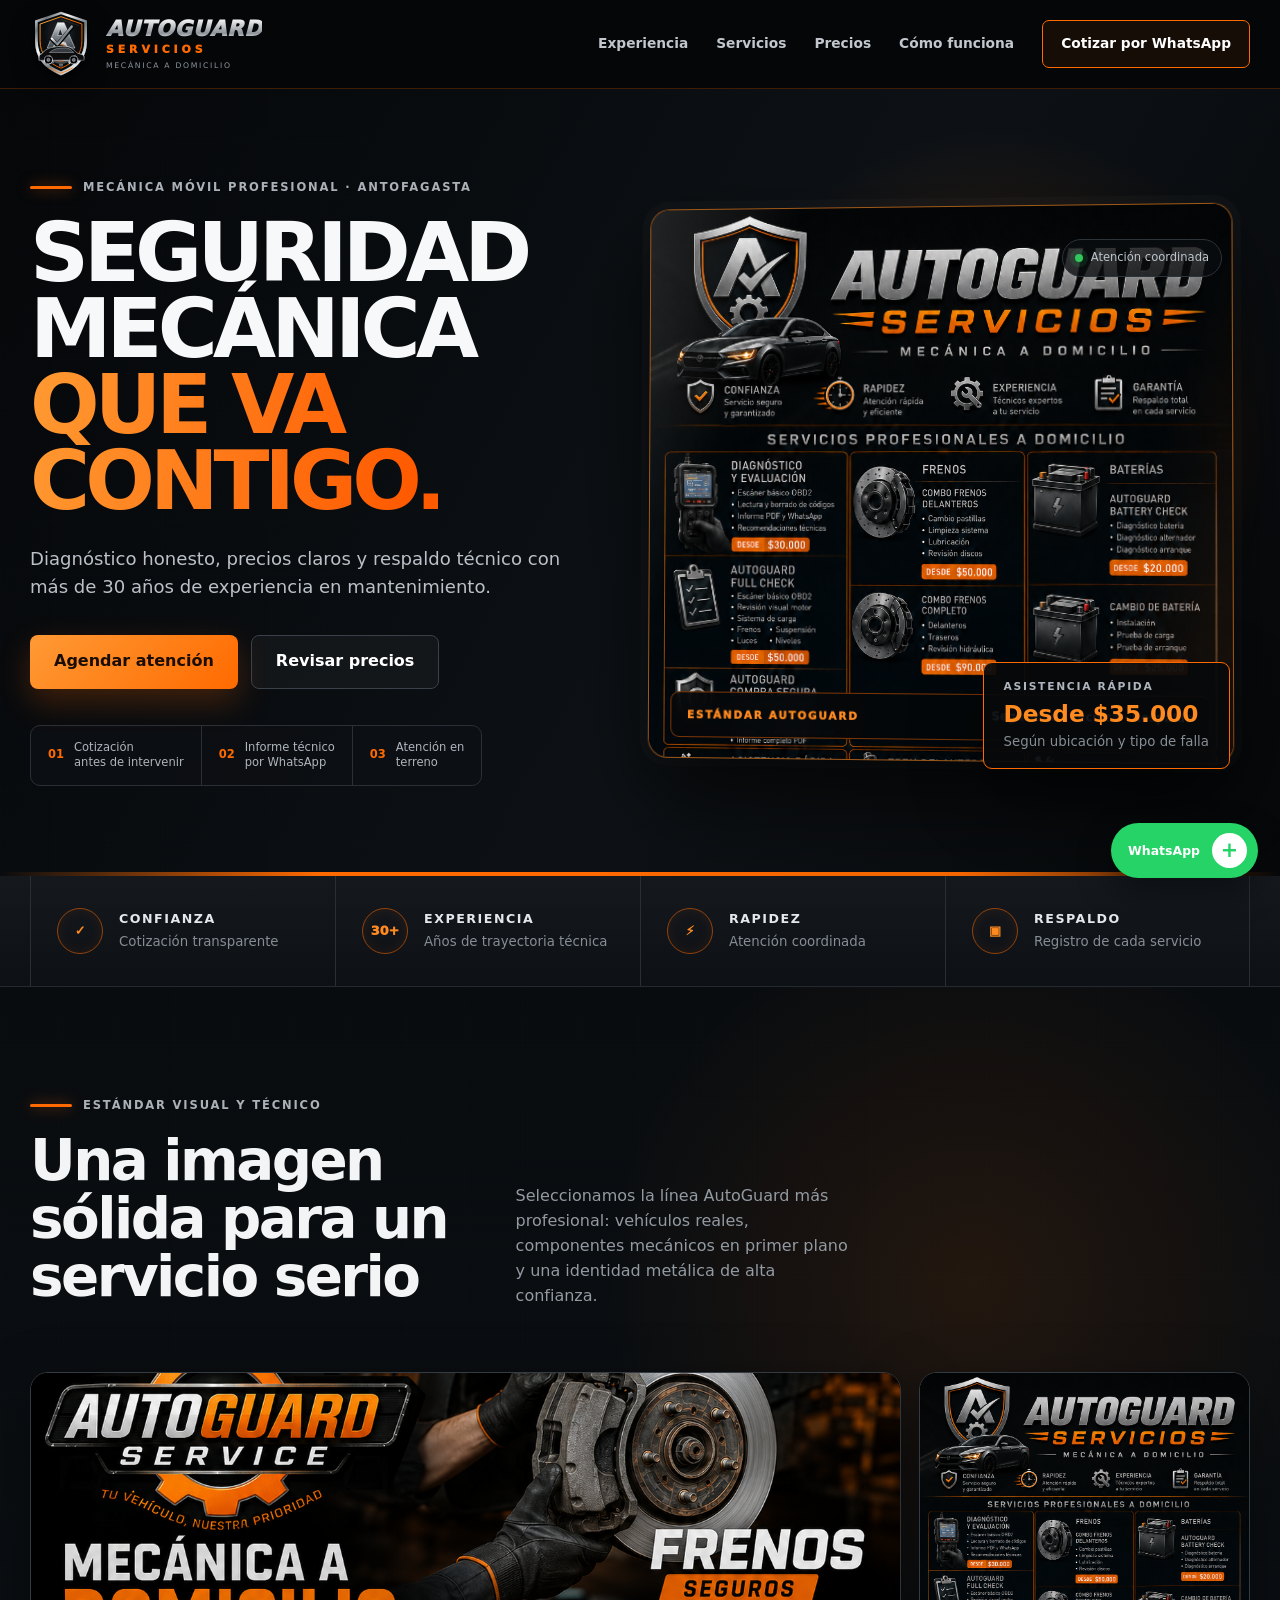
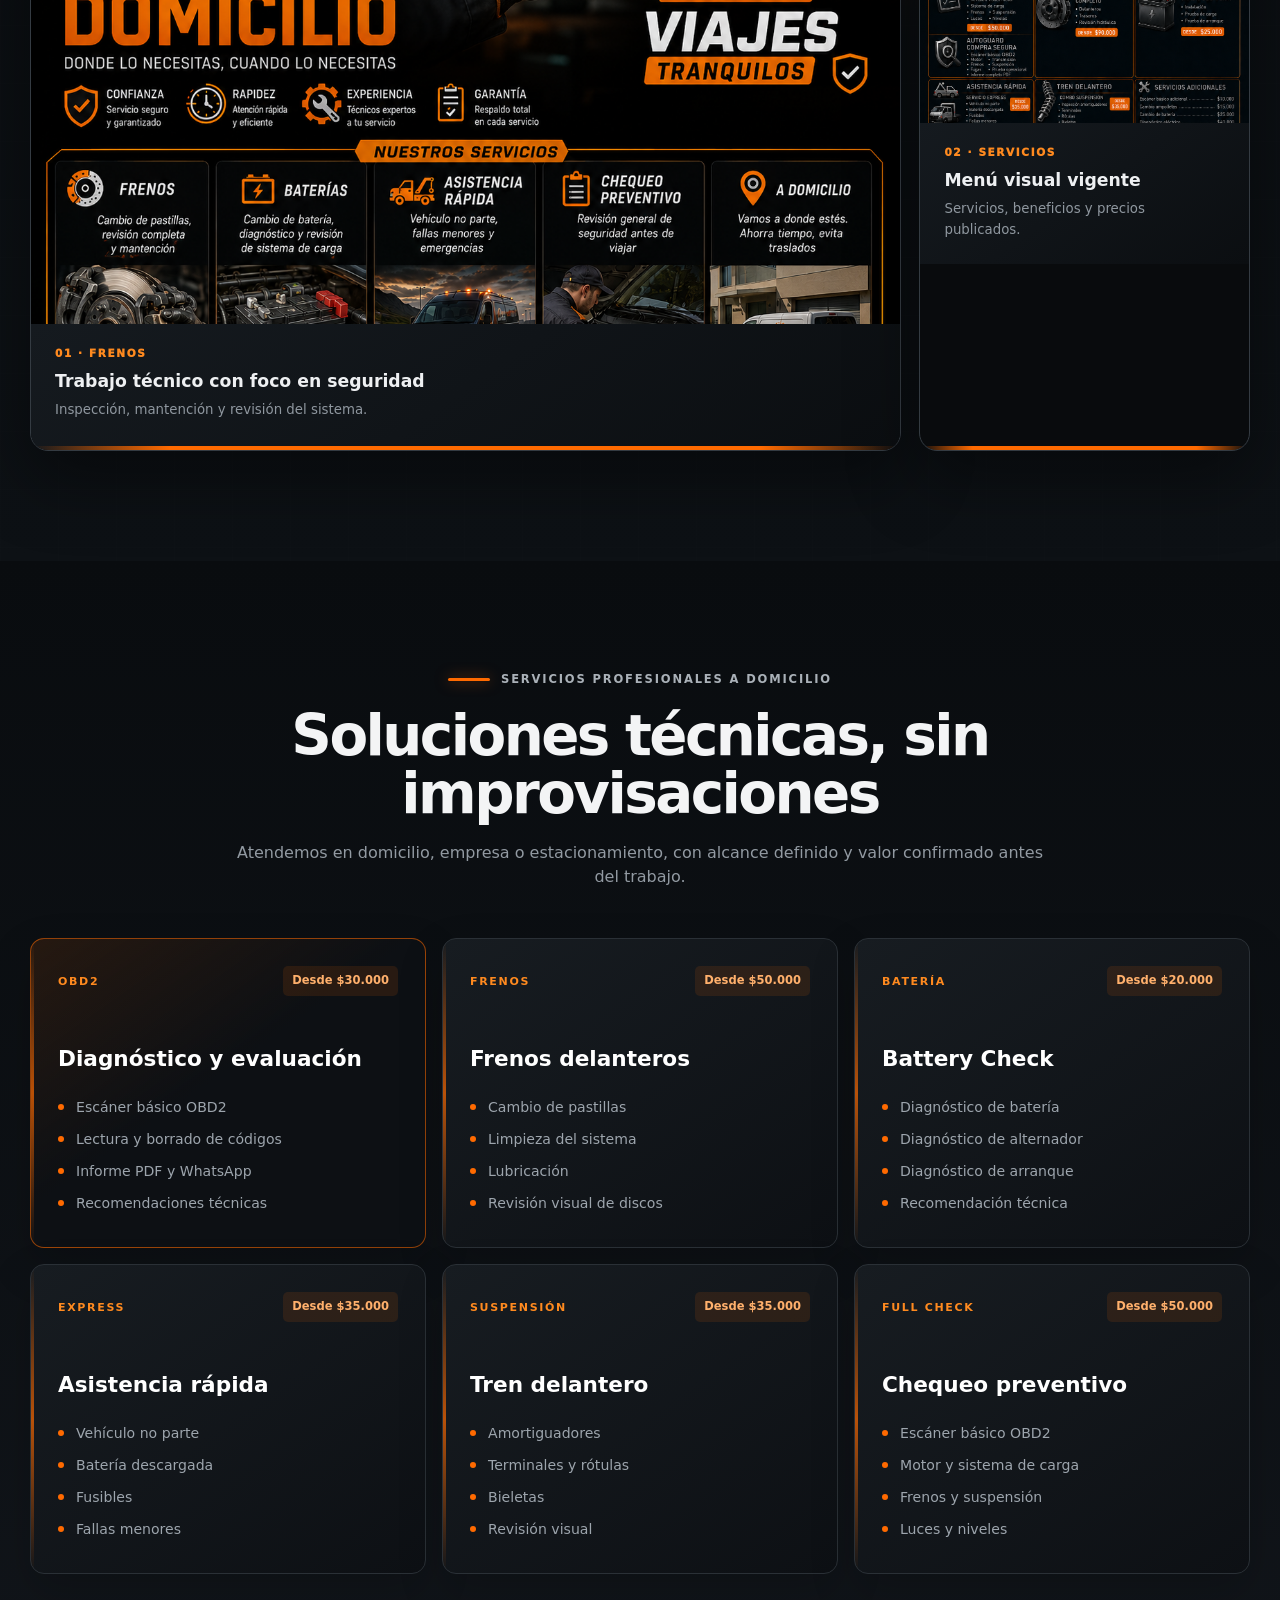
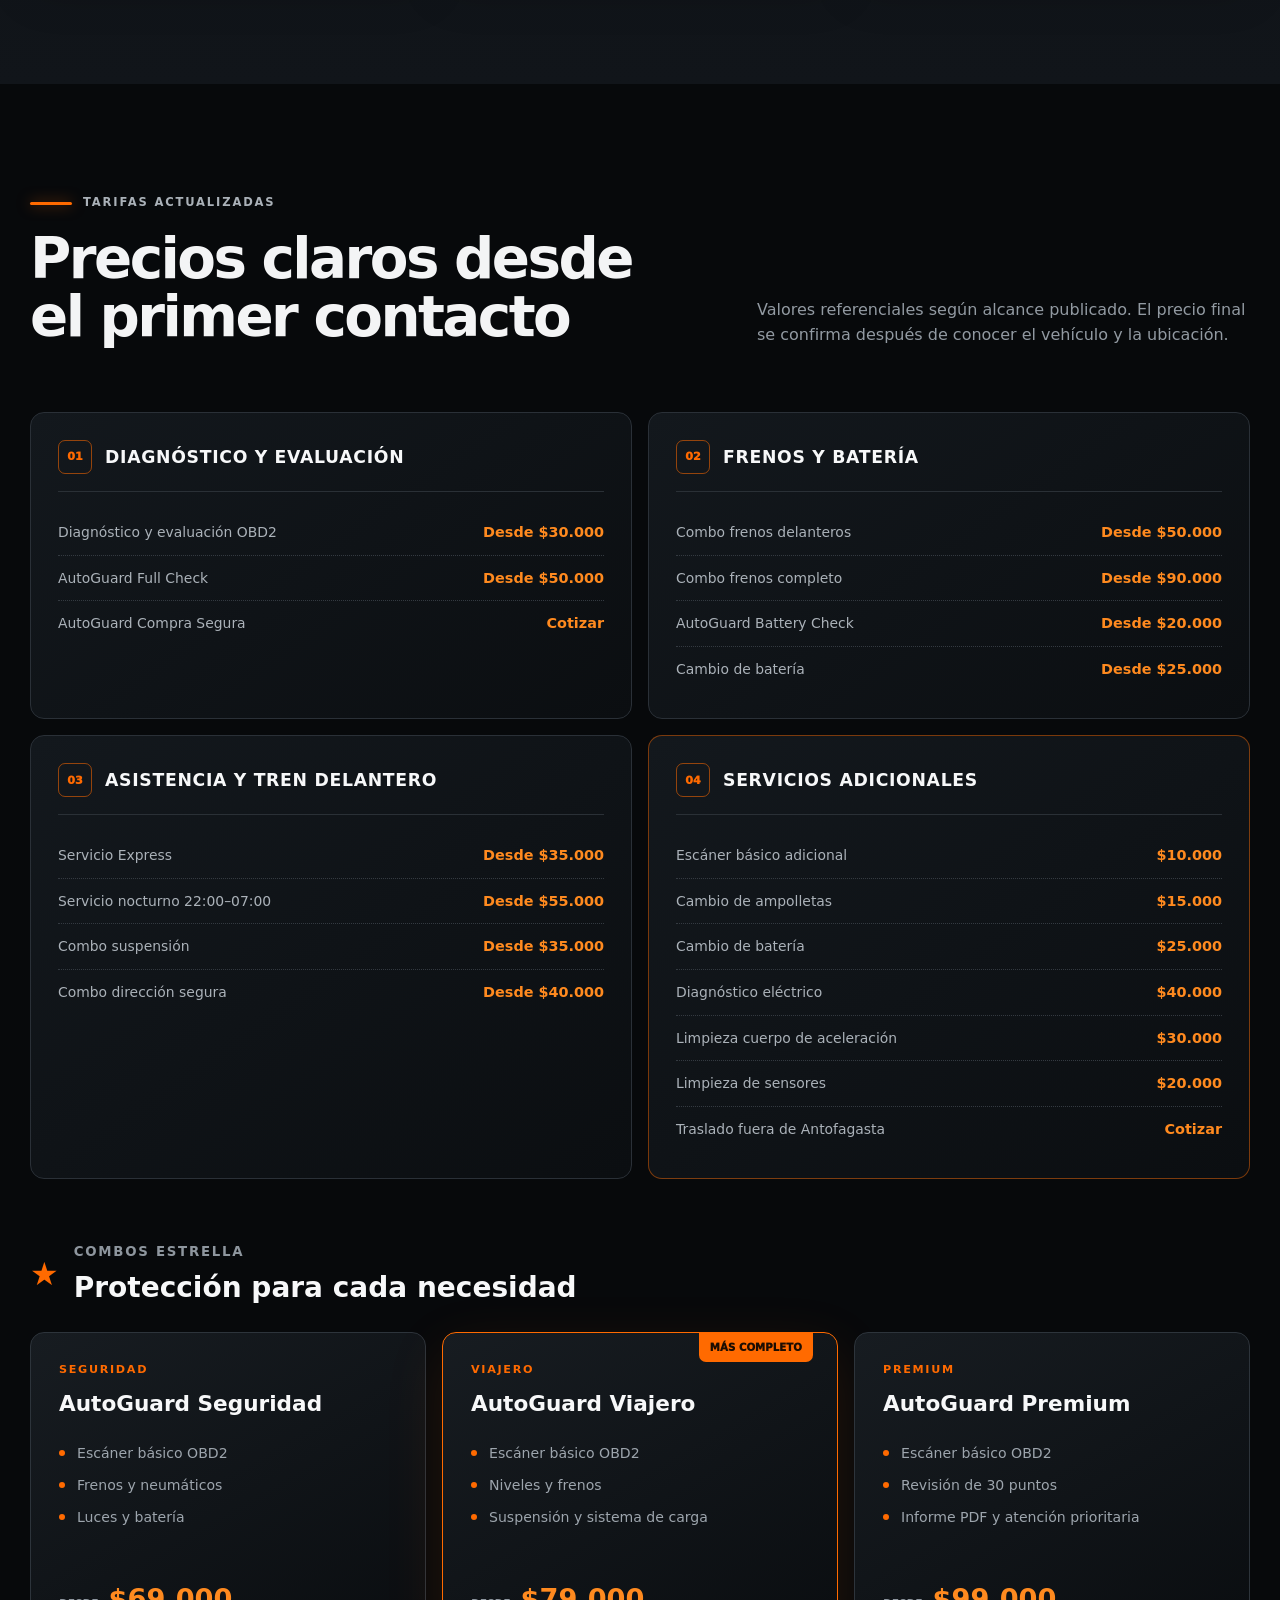
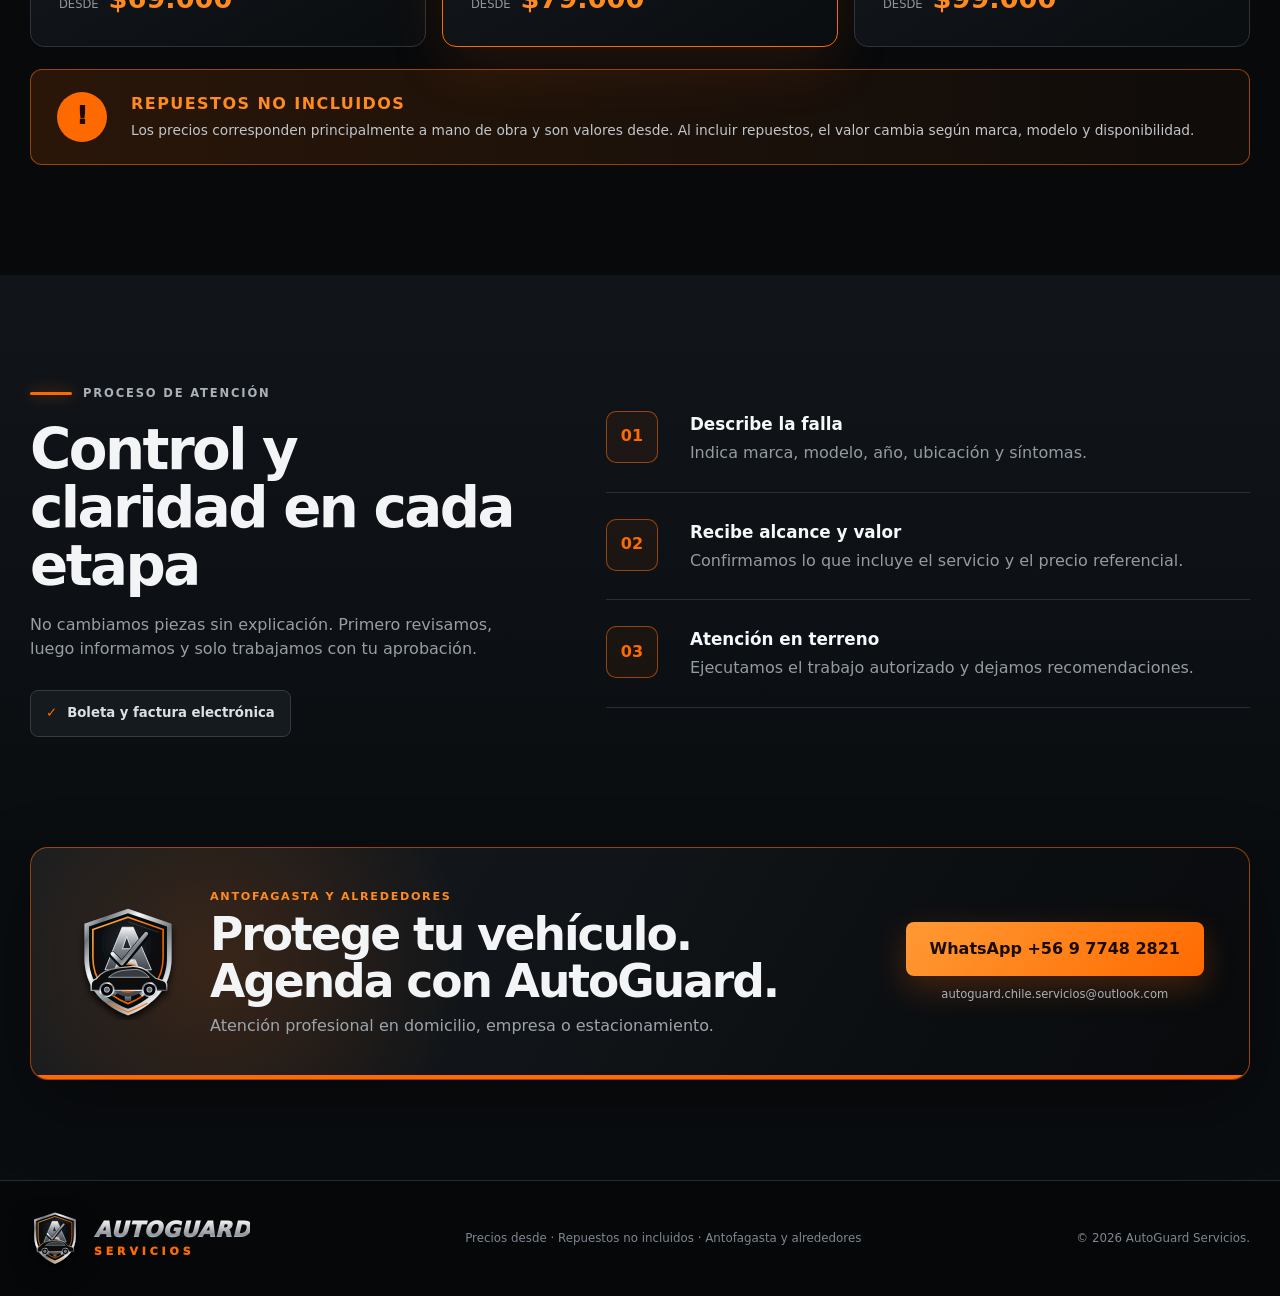
==== commit a5930d39: "Mejora imagen premium y logo de AutoGuard" ====
--- a/index.html
+++ b/index.html
@@ -10,6 +10,8 @@
   <meta property="og:description" content="Diagnóstico honesto, precios claros y respaldo técnico en Antofagasta y alrededores.">
   <meta property="og:type" content="website">
   <meta property="og:locale" content="es_CL">
+  <meta property="og:image" content="https://motocor28-boop.github.io/autoguard-service/assets/autoguard-menu-premium.png">
+  <meta property="og:image:alt" content="AutoGuard Servicios, mecánica a domicilio en Antofagasta">
   <link rel="canonical" href="https://motocor28-boop.github.io/autoguard-service/">
   <link rel="icon" href="logo.svg" type="image/svg+xml">
   <link rel="stylesheet" href="styles.css">
@@ -38,6 +40,7 @@
       </a>
       <button class="menu-toggle" type="button" aria-expanded="false" aria-controls="main-nav">MENÚ</button>
       <nav id="main-nav" aria-label="Navegación principal">
+        <a href="#galeria">Experiencia</a>
         <a href="#servicios">Servicios</a>
         <a href="#precios">Precios</a>
         <a href="#proceso">Cómo funciona</a>
@@ -58,7 +61,7 @@
             <a class="button primary" href="https://wa.me/56977482821?text=Hola%20AutoGuard%2C%20quiero%20agendar%20un%20servicio" target="_blank" rel="noopener">Agendar atención</a>
             <a class="button secondary" href="#precios">Revisar precios</a>
           </div>
-          <ul class="proof-row" aria-label="Compromisos de servicio">
+          <ul class="proof-row">
             <li><b>01</b><span>Cotización<br>antes de intervenir</span></li>
             <li><b>02</b><span>Informe técnico<br>por WhatsApp</span></li>
             <li><b>03</b><span>Atención en<br>terreno</span></li>
@@ -67,10 +70,10 @@
 
         <div class="hero-visual">
           <div class="visual-glow"></div>
-          <div class="hero-logo">
-            <img src="logo.svg" alt="Escudo AutoGuard" width="200" height="220">
-          </div>
-          <img class="vehicle" src="vehicle.svg" alt="Vehículo atendido por AutoGuard" width="780" height="340">
+          <div class="hero-art">
+            <img src="assets/autoguard-menu-premium.png" alt="AutoGuard Servicios: mecánica a domicilio, vehículo negro y servicios profesionales" width="1254" height="1536" fetchpriority="high">
+            <div class="hero-art-overlay"><span>ESTÁNDAR AUTOGUARD</span><strong>Seguridad · Técnica · Respaldo</strong></div>
+          </div>
           <div class="service-badge">
             <span>ASISTENCIA RÁPIDA</span>
             <strong>Desde $35.000</strong>
@@ -87,6 +90,34 @@
         <article><span class="trust-icon">30+</span><div><strong>EXPERIENCIA</strong><small>Años de trayectoria técnica</small></div></article>
         <article><span class="trust-icon">⚡</span><div><strong>RAPIDEZ</strong><small>Atención coordinada</small></div></article>
         <article><span class="trust-icon">▣</span><div><strong>RESPALDO</strong><small>Registro de cada servicio</small></div></article>
+      </div>
+    </section>
+
+    <section class="section visual-section" id="galeria">
+      <div class="container">
+        <header class="section-heading visual-heading">
+          <div>
+            <p class="eyebrow"><span></span>Estándar visual y técnico</p>
+            <h2>Una imagen sólida para un servicio serio</h2>
+          </div>
+          <p>Seleccionamos la línea AutoGuard más profesional: vehículos reales, componentes mecánicos en primer plano y una identidad metálica de alta confianza.</p>
+        </header>
+
+        <div class="visual-gallery">
+          <figure class="visual-card visual-card-wide">
+            <a href="assets/autoguard-frenos-premium.png" target="_blank" rel="noopener" aria-label="Abrir imagen completa de servicio de frenos AutoGuard">
+              <img src="assets/autoguard-frenos-premium.png" alt="Técnico trabajando en un sistema de frenos AutoGuard" width="1254" height="1254" loading="lazy">
+            </a>
+            <figcaption><span>01 · FRENOS</span><strong>Trabajo técnico con foco en seguridad</strong><small>Inspección, mantención y revisión del sistema.</small></figcaption>
+          </figure>
+
+          <figure class="visual-card visual-card-poster">
+            <a href="assets/autoguard-menu-premium.png" target="_blank" rel="noopener" aria-label="Abrir menú visual completo de AutoGuard Servicios">
+              <img src="assets/autoguard-menu-premium.png" alt="Menú completo vigente de AutoGuard Servicios" width="1254" height="1536" loading="lazy">
+            </a>
+            <figcaption><span>02 · SERVICIOS</span><strong>Menú visual vigente</strong><small>Servicios, beneficios y precios publicados.</small></figcaption>
+          </figure>
+        </div>
       </div>
     </section>
 
--- a/styles.css
+++ b/styles.css
@@ -1,178 +1,261 @@
 :root {
-  --orange: #f97316;
-  --orange-light: #fb923c;
+  --orange: #ff6a00;
+  --orange-2: #ff8a1f;
+  --black: #050709;
   --ink: #0a0d10;
-  --ink-soft: #151a20;
-  --panel: #1d232b;
-  --paper: #f4f5f6;
-  --white: #fff;
-  --muted: #aab2bc;
-  --line: rgba(255,255,255,.12);
-  --shadow: 0 22px 60px rgba(0,0,0,.22);
+  --panel: #101419;
+  --panel-2: #171c22;
+  --steel: #cfd3d7;
+  --steel-dark: #747b83;
+  --white: #f7f8f9;
+  --muted: #a1a8b0;
+  --line: rgba(255,255,255,.11);
+  --orange-line: rgba(255,106,0,.55);
+  --shadow: 0 26px 70px rgba(0,0,0,.42);
 }
 
 * { box-sizing: border-box; }
 html { scroll-behavior: smooth; }
-body {
-  margin: 0;
-  color: #1b2229;
-  background: var(--paper);
-  font-family: Inter, ui-sans-serif, system-ui, -apple-system, BlinkMacSystemFont, "Segoe UI", sans-serif;
-  line-height: 1.55;
-}
+body { margin: 0; color: var(--white); background: var(--black); font-family: Inter, ui-sans-serif, system-ui, -apple-system, BlinkMacSystemFont, "Segoe UI", sans-serif; line-height: 1.55; }
 a { color: inherit; }
 img { display: block; max-width: 100%; }
-.container { width: min(1160px, calc(100% - 40px)); margin-inline: auto; }
-.skip-link { position: fixed; left: 10px; top: -60px; z-index: 100; background: white; padding: 10px 16px; }
-.skip-link:focus { top: 10px; }
-
-.site-header {
-  position: sticky;
-  top: 0;
-  z-index: 50;
-  background: rgba(7,9,11,.93);
-  border-bottom: 1px solid rgba(255,255,255,.08);
-  backdrop-filter: blur(16px);
-}
-.nav-wrap { min-height: 76px; display: flex; align-items: center; justify-content: space-between; gap: 28px; }
-.brand { display: inline-flex; align-items: center; gap: 12px; color: white; text-decoration: none; }
-.brand span { display: flex; flex-direction: column; line-height: 1; }
-.brand strong { font-size: 1.18rem; letter-spacing: .045em; }
-.brand small { margin-top: 6px; color: var(--orange-light); font-weight: 800; letter-spacing: .32em; font-size: .63rem; }
-nav { display: flex; align-items: center; gap: 26px; }
-nav a { color: #cfd5db; text-decoration: none; font-size: .9rem; font-weight: 650; }
+button { font: inherit; }
+.container { width: min(1220px, calc(100% - 44px)); margin-inline: auto; }
+.skip-link { position: fixed; left: 12px; top: -70px; z-index: 200; padding: 10px 16px; color: #111; background: white; }
+.skip-link:focus { top: 12px; }
+
+.site-header { position: sticky; top: 0; z-index: 80; border-bottom: 1px solid rgba(255,106,0,.23); background: rgba(5,7,9,.94); backdrop-filter: blur(18px); }
+.nav-wrap { min-height: 88px; display: flex; align-items: center; justify-content: space-between; gap: 28px; }
+.brand { display: inline-flex; align-items: center; gap: 14px; color: white; text-decoration: none; }
+.brand img { filter: drop-shadow(0 7px 12px rgba(0,0,0,.48)); }
+.wordmark { display: flex; flex-direction: column; line-height: 1; }
+.wordmark strong { width: fit-content; color: transparent; background: linear-gradient(#fff, #8d9399 72%, #e9ecef); -webkit-background-clip: text; background-clip: text; font-size: 1.34rem; font-style: italic; font-weight: 950; letter-spacing: .025em; }
+.wordmark small { margin-top: 6px; color: var(--orange); font-size: .68rem; font-weight: 950; letter-spacing: .36em; }
+.wordmark i { margin-top: 6px; color: #8e969e; font-size: .48rem; font-style: normal; letter-spacing: .22em; }
+nav { display: flex; align-items: center; gap: 28px; }
+nav a { color: #c1c7cd; text-decoration: none; font-size: .86rem; font-weight: 760; }
 nav a:hover { color: white; }
-.nav-cta { border: 1px solid var(--orange); border-radius: 999px; padding: 10px 18px; color: white; }
-
-.hero {
-  position: relative;
-  overflow: hidden;
-  color: white;
-  background:
-    radial-gradient(circle at 82% 32%, rgba(249,115,22,.19), transparent 28%),
-    linear-gradient(135deg, #080a0d 0%, #11161c 62%, #090b0e 100%);
-  padding: 94px 0 100px;
-}
-.hero::before {
-  content: "";
-  position: absolute;
-  inset: 0;
-  opacity: .17;
-  background-image: linear-gradient(rgba(255,255,255,.07) 1px, transparent 1px), linear-gradient(90deg, rgba(255,255,255,.07) 1px, transparent 1px);
-  background-size: 48px 48px;
-  mask-image: linear-gradient(to right, black, transparent 72%);
-}
-.hero-grid { position: relative; display: grid; grid-template-columns: 1.14fr .86fr; align-items: center; gap: 72px; }
-.eyebrow { display: flex; align-items: center; gap: 11px; color: #59636e; font-size: .78rem; font-weight: 850; letter-spacing: .15em; text-transform: uppercase; }
-.eyebrow span { width: 35px; height: 3px; border-radius: 3px; background: var(--orange); }
-.hero .eyebrow, .light .eyebrow { color: #c4cbd2; }
+.nav-cta { padding: 12px 18px; border: 1px solid var(--orange); border-radius: 7px; color: white; background: rgba(255,106,0,.07); }
+.menu-toggle { display: none; border: 1px solid #343a41; border-radius: 7px; padding: 9px 12px; color: white; background: #151a20; font-size: .74rem; font-weight: 850; }
+
+.hero { position: relative; min-height: 720px; display: grid; align-items: center; overflow: hidden; background: radial-gradient(circle at 78% 40%, rgba(255,106,0,.18), transparent 25%), linear-gradient(118deg, #050709 0%, #0d1115 58%, #06080a 100%); }
+.hero::after { content: ""; position: absolute; inset: auto 0 0; height: 4px; background: linear-gradient(90deg, transparent, var(--orange) 25%, var(--orange) 75%, transparent); }
+.hero-grid-lines { position: absolute; inset: 0; opacity: .16; background-image: linear-gradient(rgba(255,255,255,.045) 1px, transparent 1px), linear-gradient(90deg, rgba(255,255,255,.045) 1px, transparent 1px); background-size: 54px 54px; mask-image: linear-gradient(90deg, black, transparent 70%); }
+.hero-grid { position: relative; display: grid; grid-template-columns: .95fr 1.05fr; align-items: center; gap: 30px; padding-block: 90px; }
+.eyebrow { display: flex; align-items: center; gap: 11px; margin: 0 0 18px; color: #aab1b8; font-size: .72rem; font-weight: 900; letter-spacing: .16em; text-transform: uppercase; }
+.eyebrow span { width: 42px; height: 3px; border-radius: 2px; background: var(--orange); box-shadow: 0 0 14px rgba(255,106,0,.55); }
 h1, h2, h3, p { margin-top: 0; }
-h1 { margin-bottom: 24px; font-size: clamp(2.8rem, 6vw, 5.2rem); line-height: .98; letter-spacing: -.055em; }
-h1 em { color: var(--orange-light); font-style: normal; }
-.hero-lead { max-width: 680px; color: #c1c8cf; font-size: 1.1rem; }
-.hero-actions { display: flex; flex-wrap: wrap; gap: 13px; margin: 34px 0 28px; }
-.button { display: inline-flex; align-items: center; justify-content: center; min-height: 52px; padding: 0 23px; border-radius: 10px; text-decoration: none; font-weight: 820; transition: transform .2s, background .2s; }
-.button:hover { transform: translateY(-2px); }
-.primary { color: #1c1007; background: linear-gradient(135deg, #ff8b2c, var(--orange)); box-shadow: 0 10px 30px rgba(249,115,22,.25); }
-.secondary { color: white; border: 1px solid rgba(255,255,255,.2); background: rgba(255,255,255,.04); }
-.hero-points { display: flex; flex-wrap: wrap; gap: 20px; margin: 0; padding: 0; list-style: none; color: #aab3bc; font-size: .86rem; }
-.hero-points li::before { content: "✓"; margin-right: 7px; color: var(--orange-light); font-weight: 900; }
-
-.hero-card { position: relative; min-height: 460px; display: flex; flex-direction: column; align-items: center; justify-content: center; padding: 35px; border: 1px solid rgba(255,255,255,.13); border-radius: 28px; background: linear-gradient(145deg, rgba(255,255,255,.09), rgba(255,255,255,.025)); box-shadow: var(--shadow); }
-.hero-card::after { content: ""; position: absolute; inset: 16px; border: 1px solid rgba(249,115,22,.25); border-radius: 20px; pointer-events: none; }
-.status { position: absolute; top: 30px; left: 30px; display: flex; align-items: center; gap: 8px; font-size: .75rem; color: #c8d0d7; }
-.status i { width: 8px; height: 8px; border-radius: 50%; background: #22c55e; box-shadow: 0 0 0 5px rgba(34,197,94,.12); }
-.shield-mark { filter: drop-shadow(0 22px 32px rgba(249,115,22,.16)); }
-.hero-card-copy { display: flex; flex-direction: column; align-items: center; margin-top: 20px; text-align: center; }
-.hero-card-copy span { color: #b7c0c8; font-size: .76rem; font-weight: 800; letter-spacing: .18em; }
-.hero-card-copy strong { margin-top: 5px; color: var(--orange-light); font-size: 2rem; }
-.hero-card-copy small { color: #98a2ab; }
-
-.trust-strip { background: var(--orange); color: #211006; }
+h1 { margin-bottom: 25px; font-size: clamp(3.1rem, 6.4vw, 6rem); line-height: .93; letter-spacing: -.06em; text-transform: uppercase; }
+h1 em { display: inline-block; color: transparent; background: linear-gradient(100deg, #ff9a32, #ff5a00 68%); -webkit-background-clip: text; background-clip: text; font-style: normal; }
+.hero-lead { max-width: 650px; color: #bac1c8; font-size: 1.13rem; }
+.hero-actions { display: flex; flex-wrap: wrap; gap: 13px; margin: 34px 0 36px; }
+.button { min-height: 54px; display: inline-flex; align-items: center; justify-content: center; padding: 0 24px; border-radius: 8px; text-decoration: none; font-weight: 900; transition: transform .2s, filter .2s; }
+.button:hover { transform: translateY(-2px); filter: brightness(1.08); }
+.primary { color: #1a0d04; background: linear-gradient(135deg, #ff9a35, var(--orange)); box-shadow: 0 12px 32px rgba(255,106,0,.24); }
+.secondary { color: white; border: 1px solid #3a4149; background: rgba(255,255,255,.035); }
+.proof-row { display: flex; gap: 0; width: fit-content; margin: 0; padding: 0; border: 1px solid #2a3036; border-radius: 10px; background: rgba(12,15,19,.75); list-style: none; }
+.proof-row li { display: flex; align-items: center; gap: 10px; padding: 14px 17px; border-right: 1px solid #2a3036; }
+.proof-row li:last-child { border-right: 0; }
+.proof-row b { color: var(--orange); font-size: .72rem; }
+.proof-row span { color: #aeb5bc; font-size: .72rem; line-height: 1.35; }
+
+.hero-visual { position: relative; min-height: 590px; display: grid; place-items: center; }
+.visual-glow { position: absolute; width: 520px; height: 520px; top: 15px; right: -25px; border-radius: 50%; background: radial-gradient(circle, rgba(255,106,0,.24), transparent 68%); filter: blur(7px); }
+.hero-art { position: relative; z-index: 2; width: min(100%, 585px); height: 555px; overflow: hidden; border: 1px solid rgba(255,138,31,.62); border-radius: 20px; background: #080a0c; box-shadow: 0 42px 90px rgba(0,0,0,.7), 0 0 0 8px rgba(255,255,255,.025); transform: perspective(1200px) rotateY(-3deg) rotateX(1deg); }
+.hero-art::before { content: ""; position: absolute; z-index: 3; inset: 0; pointer-events: none; background: linear-gradient(110deg, rgba(255,255,255,.13), transparent 20%, transparent 76%, rgba(255,106,0,.11)); }
+.hero-art img { width: 100%; height: 100%; object-fit: cover; object-position: center top; }
+.hero-art-overlay { position: absolute; z-index: 4; left: 22px; right: 22px; bottom: 20px; display: flex; align-items: center; justify-content: space-between; gap: 18px; padding: 13px 16px; border: 1px solid rgba(255,106,0,.48); border-radius: 9px; background: rgba(5,7,9,.9); backdrop-filter: blur(12px); }
+.hero-art-overlay span { color: var(--orange-2); font-size: .66rem; font-weight: 950; letter-spacing: .17em; }
+.hero-art-overlay strong { color: #d6dadd; font-size: .72rem; }
+.service-badge { position: absolute; z-index: 5; right: 20px; bottom: 8px; display: flex; flex-direction: column; padding: 16px 20px; border: 1px solid var(--orange); border-radius: 9px; background: rgba(7,9,11,.93); box-shadow: var(--shadow); }
+.service-badge span { color: #aeb5bc; font-size: .67rem; font-weight: 900; letter-spacing: .16em; }
+.service-badge strong { color: var(--orange-2); font-size: 1.45rem; }
+.service-badge small { color: #858d95; }
+.availability { position: absolute; z-index: 5; top: 52px; right: 28px; display: flex; align-items: center; gap: 8px; padding: 9px 12px; border: 1px solid #2c333a; border-radius: 999px; color: #bdc4ca; background: rgba(10,13,16,.8); font-size: .72rem; }
+.availability i { width: 8px; height: 8px; border-radius: 50%; background: #31c75b; box-shadow: 0 0 0 5px rgba(49,199,91,.12); }
+
+.trust-bar { border-bottom: 1px solid #242a30; background: linear-gradient(180deg, #15191e, #0d1014); }
 .trust-grid { display: grid; grid-template-columns: repeat(4,1fr); }
-.trust-grid div { padding: 22px 24px; border-left: 1px solid rgba(35,17,5,.18); }
-.trust-grid div:last-child { border-right: 1px solid rgba(35,17,5,.18); }
-.trust-grid strong, .trust-grid span { display: block; }
-.trust-grid strong { font-size: .82rem; letter-spacing: .11em; }
-.trust-grid span { margin-top: 2px; font-size: .78rem; opacity: .72; }
-
-.section { padding: 104px 0; }
-.section-heading { max-width: 750px; margin-bottom: 44px; }
-.section-heading h2, .process-grid h2, .cta-box h2 { margin-bottom: 15px; color: #11171d; font-size: clamp(2rem, 4.5vw, 3.35rem); line-height: 1.04; letter-spacing: -.045em; }
-.section-heading > p:last-child { max-width: 660px; color: #6b7580; }
-.service-grid { display: grid; grid-template-columns: repeat(3, 1fr); gap: 18px; }
-.service-card { position: relative; min-height: 250px; padding: 30px; overflow: hidden; border: 1px solid #dce0e4; border-radius: 18px; background: white; box-shadow: 0 10px 34px rgba(20,26,32,.05); transition: transform .2s, border-color .2s; }
-.service-card:hover { transform: translateY(-4px); border-color: rgba(249,115,22,.55); }
-.service-card b { position: absolute; top: 20px; right: 24px; color: #e7eaed; font-size: 2.5rem; }
-.icon { width: 46px; height: 46px; display: grid; place-items: center; margin-bottom: 42px; border-radius: 13px; color: var(--orange); background: #fff1e7; font-size: 1.45rem; font-weight: 900; }
-.service-card h3 { margin-bottom: 10px; font-size: 1.28rem; }
-.service-card p { margin-bottom: 0; color: #68727c; font-size: .92rem; }
-
-.price-section { color: white; background: #0d1116; }
-.light h2 { color: white; }
-.light > p:last-child { color: #a8b0b9; }
-.price-grid { display: grid; grid-template-columns: repeat(2, 1fr); gap: 12px; }
-.price-grid article { display: flex; justify-content: space-between; align-items: center; gap: 24px; padding: 20px 24px; border: 1px solid #2b323a; border-radius: 12px; background: #161b21; }
-.price-grid span { color: #c4cbd2; }
-.price-grid strong { white-space: nowrap; color: var(--orange-light); font-size: 1.08rem; }
-.price-grid .featured { border-color: var(--orange); background: linear-gradient(90deg, rgba(249,115,22,.16), #161b21); }
-.price-notice { display: grid; grid-template-columns: 170px 1fr; gap: 24px; align-items: center; margin-top: 22px; padding: 23px 26px; border-radius: 12px; color: #ffe3cd; background: #3a1b0c; }
-.price-notice strong { color: var(--orange-light); letter-spacing: .1em; text-transform: uppercase; }
-.price-notice p { margin: 0; font-size: .9rem; }
-
-.process-grid { display: grid; grid-template-columns: .85fr 1.15fr; gap: 80px; align-items: start; }
-.process-intro { color: #68727c; }
+.trust-grid article { min-height: 110px; display: flex; align-items: center; gap: 16px; padding: 20px 26px; border-left: 1px solid #292f35; }
+.trust-grid article:last-child { border-right: 1px solid #292f35; }
+.trust-icon { min-width: 46px; height: 46px; display: grid; place-items: center; border: 1px solid var(--orange-line); border-radius: 50%; color: var(--orange-2); font-size: .8rem; font-weight: 950; box-shadow: inset 0 0 14px rgba(255,106,0,.08); }
+.trust-grid strong, .trust-grid small { display: block; }
+.trust-grid strong { color: #e5e8eb; font-size: .79rem; letter-spacing: .12em; }
+.trust-grid small { margin-top: 4px; color: #858d95; }
+
+.section { padding: 110px 0; }
+.visual-section { position: relative; overflow: hidden; background: radial-gradient(circle at 76% 25%, rgba(255,106,0,.1), transparent 28%), linear-gradient(180deg, #090c0f, #0d1115); }
+.visual-section::before { content: ""; position: absolute; inset: 0; pointer-events: none; opacity: .14; background-image: linear-gradient(rgba(255,255,255,.04) 1px, transparent 1px), linear-gradient(90deg, rgba(255,255,255,.04) 1px, transparent 1px); background-size: 58px 58px; }
+.visual-heading { position: relative; max-width: none; display: grid; grid-template-columns: 1.12fr .88fr; align-items: end; gap: 60px; }
+.visual-heading > p { color: #929aa2; }
+.visual-gallery { position: relative; display: grid; grid-template-columns: minmax(0, 1.45fr) minmax(300px, .55fr); gap: 18px; }
+.visual-card { position: relative; min-width: 0; margin: 0; overflow: hidden; border: 1px solid #343b42; border-radius: 18px; background: #090b0d; box-shadow: 0 28px 70px rgba(0,0,0,.42); }
+.visual-card::after { content: ""; position: absolute; inset: auto 0 0; height: 4px; background: linear-gradient(90deg, transparent, var(--orange) 16%, var(--orange) 84%, transparent); }
+.visual-card a { display: block; overflow: hidden; background: #050709; }
+.visual-card img { width: 100%; transition: transform .55s ease, filter .55s ease; }
+.visual-card:hover img { transform: scale(1.025); filter: contrast(1.04) saturate(1.04); }
+.visual-card-wide a { aspect-ratio: 1.58; }
+.visual-card-wide img { height: 100%; object-fit: cover; object-position: center 18%; }
+.visual-card-poster a { aspect-ratio: .94; }
+.visual-card-poster img { height: 100%; object-fit: cover; object-position: center top; }
+.visual-card figcaption { display: flex; flex-direction: column; min-height: 126px; padding: 21px 24px 24px; background: linear-gradient(145deg, #151a1f, #0b0e11); }
+.visual-card figcaption span { margin-bottom: 7px; color: var(--orange-2); font-size: .66rem; font-weight: 950; letter-spacing: .15em; }
+.visual-card figcaption strong { color: #eef0f2; font-size: 1.08rem; }
+.visual-card figcaption small { margin-top: 5px; color: #8f979f; }
+.services-section { background: linear-gradient(180deg, #090c0f, #11151a); }
+.section-heading { max-width: 820px; margin-bottom: 48px; }
+.section-heading.centered { margin-inline: auto; text-align: center; }
+.section-heading.centered .eyebrow { justify-content: center; }
+.section-heading h2, .process-copy h2, .cta-copy h2 { margin-bottom: 18px; color: #f3f4f5; font-size: clamp(2.2rem, 4.4vw, 3.75rem); line-height: 1.03; letter-spacing: -.045em; }
+.section-heading > p:last-child { color: #929aa2; }
+.service-grid { display: grid; grid-template-columns: repeat(3, 1fr); gap: 16px; }
+.service-card { position: relative; min-height: 310px; padding: 27px; overflow: hidden; border: 1px solid #2a3036; border-radius: 14px; background: linear-gradient(145deg, #171c21, #0d1014); box-shadow: 0 18px 45px rgba(0,0,0,.18); transition: border-color .2s, transform .2s; }
+.service-card::before { content: ""; position: absolute; inset: 0 auto 0 0; width: 3px; background: linear-gradient(transparent, var(--orange), transparent); opacity: .7; }
+.service-card:hover { transform: translateY(-4px); border-color: var(--orange-line); }
+.featured-service { border-color: var(--orange-line); background: linear-gradient(145deg, rgba(255,106,0,.11), #0d1014 46%); }
+.service-top { display: flex; justify-content: space-between; align-items: center; gap: 12px; margin-bottom: 46px; }
+.service-top span { color: var(--orange-2); font-size: .69rem; font-weight: 900; letter-spacing: .15em; }
+.service-top b { padding: 6px 9px; border-radius: 5px; color: #ffb06c; background: rgba(255,106,0,.11); font-size: .72rem; }
+.service-card h3 { margin-bottom: 17px; color: white; font-size: 1.35rem; }
+.service-card ul, .combo-card ul { margin: 0; padding: 0; list-style: none; }
+.service-card li, .combo-card li { position: relative; padding: 5px 0 5px 18px; color: #9da5ad; font-size: .88rem; }
+.service-card li::before, .combo-card li::before { content: ""; position: absolute; left: 0; top: 12px; width: 6px; height: 6px; border-radius: 50%; background: var(--orange); }
+
+.price-section { background: #07090b; }
+.price-heading { max-width: none; display: grid; grid-template-columns: 1.15fr .85fr; align-items: end; gap: 60px; }
+.price-heading > p { color: #929aa2; }
+.price-board { display: grid; grid-template-columns: repeat(2,1fr); gap: 16px; }
+.price-panel { padding: 27px; border: 1px solid #2a3037; border-radius: 14px; background: linear-gradient(145deg, #13181d, #0b0e11); }
+.additional-panel { border-color: rgba(255,106,0,.45); }
+.panel-title { display: flex; align-items: center; gap: 13px; margin-bottom: 18px; padding-bottom: 17px; border-bottom: 1px solid #2a3036; }
+.panel-title > span { width: 34px; height: 34px; display: grid; place-items: center; border: 1px solid var(--orange-line); border-radius: 7px; color: var(--orange); font-size: .7rem; font-weight: 950; }
+.panel-title h3 { margin: 0; font-size: 1.08rem; text-transform: uppercase; letter-spacing: .04em; }
+.price-line { display: flex; justify-content: space-between; align-items: baseline; gap: 25px; padding: 11px 0; border-bottom: 1px dotted #343a41; }
+.price-line:last-child { border-bottom: 0; }
+.price-line span { color: #abb2b9; font-size: .87rem; }
+.price-line strong { white-space: nowrap; color: var(--orange-2); font-size: .9rem; }
+.combo-heading { display: flex; align-items: center; gap: 15px; margin: 60px 0 22px; }
+.combo-heading > span { color: var(--orange); font-size: 2rem; }
+.combo-heading small { color: #8e969e; font-weight: 850; letter-spacing: .13em; text-transform: uppercase; }
+.combo-heading h3 { margin: 2px 0 0; font-size: 1.75rem; }
+.combo-grid { display: grid; grid-template-columns: repeat(3,1fr); gap: 16px; }
+.combo-card { position: relative; min-height: 315px; padding: 28px; border: 1px solid #2d343b; border-radius: 14px; background: linear-gradient(150deg, #171c21, #0a0d10); }
+.combo-card.popular { border-color: var(--orange); box-shadow: 0 18px 60px rgba(255,106,0,.12); }
+.popular-tag { position: absolute; top: 0; right: 24px; padding: 7px 11px; border-radius: 0 0 7px 7px; color: #1c0d02; background: var(--orange); font-size: .64rem; font-weight: 950; }
+.combo-level { margin-bottom: 9px; color: var(--orange); font-size: .7rem; font-weight: 900; letter-spacing: .15em; }
+.combo-card h3 { margin-bottom: 18px; font-size: 1.35rem; }
+.combo-price { position: absolute; left: 28px; bottom: 25px; display: flex; align-items: baseline; gap: 10px; }
+.combo-price span { color: #8f979f; font-size: .72rem; text-transform: uppercase; }
+.combo-price strong { color: var(--orange-2); font-size: 1.7rem; }
+.important-notice { display: grid; grid-template-columns: 56px 1fr; align-items: center; gap: 18px; margin-top: 22px; padding: 22px 26px; border: 1px solid rgba(255,106,0,.55); border-radius: 12px; background: linear-gradient(90deg, rgba(255,106,0,.14), rgba(255,106,0,.035)); }
+.notice-icon { width: 50px; height: 50px; display: grid; place-items: center; border-radius: 50%; color: #1b0d03; background: var(--orange); font-size: 1.5rem; font-weight: 950; }
+.important-notice strong { color: var(--orange-2); letter-spacing: .09em; }
+.important-notice p { margin: 4px 0 0; color: #c0c6cc; font-size: .86rem; }
+
+.process-section { background: linear-gradient(180deg, #11151a, #0a0d10); }
+.process-grid { display: grid; grid-template-columns: .86fr 1.14fr; gap: 90px; align-items: start; }
+.process-copy > p:last-of-type { color: #969ea6; }
+.billing-badge { width: fit-content; display: flex; align-items: center; gap: 10px; margin-top: 28px; padding: 12px 15px; border: 1px solid #343b42; border-radius: 8px; color: #dce0e3; background: #151a1f; font-size: .83rem; }
+.billing-badge span { color: var(--orange); }
 .steps { margin: 0; padding: 0; list-style: none; }
-.steps li { display: grid; grid-template-columns: 54px 1fr; gap: 18px; padding: 23px 0; border-bottom: 1px solid #d8dde1; }
-.steps b { width: 44px; height: 44px; display: grid; place-items: center; border-radius: 12px; color: #221105; background: var(--orange); }
+.steps li { display: grid; grid-template-columns: 64px 1fr; gap: 20px; padding: 26px 0; border-bottom: 1px solid #292f35; }
+.steps b { width: 52px; height: 52px; display: grid; place-items: center; border: 1px solid var(--orange-line); border-radius: 10px; color: var(--orange); background: rgba(255,106,0,.06); }
 .steps div { display: flex; flex-direction: column; }
 .steps strong { font-size: 1.05rem; }
-.steps span { margin-top: 3px; color: #6a747e; }
-
-.cta-section { padding: 0 0 100px; }
-.cta-box { display: flex; justify-content: space-between; align-items: center; gap: 30px; padding: 48px 54px; border-radius: 22px; color: white; background: linear-gradient(120deg, #161c22, #090c0f); box-shadow: var(--shadow); }
-.cta-box p { margin-bottom: 8px; color: var(--orange-light); font-size: .75rem; font-weight: 850; letter-spacing: .15em; }
-.cta-box h2 { margin-bottom: 8px; color: white; font-size: clamp(1.8rem, 4vw, 2.8rem); }
-.cta-box span { color: #aeb6be; }
-
-footer { padding: 36px 0; color: #98a2ac; background: #07090b; border-top: 1px solid #1d232a; }
-.footer-grid { display: grid; grid-template-columns: auto 1fr auto; align-items: center; gap: 35px; }
-.footer-contact { display: flex; flex-direction: column; }
-.footer-contact a { color: #c5ccd3; text-decoration: none; font-size: .84rem; }
-.footer-grid > p { margin: 0; font-size: .78rem; }
-.floating-wa { position: fixed; right: 22px; bottom: 22px; z-index: 40; width: 58px; height: 58px; display: grid; place-items: center; border-radius: 50%; color: white; background: #25d366; text-decoration: none; font-weight: 900; box-shadow: 0 12px 28px rgba(0,0,0,.28); }
-
-@media (max-width: 900px) {
-  nav a:not(.nav-cta) { display: none; }
-  .hero { padding-top: 70px; }
-  .hero-grid, .process-grid { grid-template-columns: 1fr; gap: 50px; }
-  .hero-card { min-height: 400px; }
-  .service-grid { grid-template-columns: repeat(2, 1fr); }
+.steps span { margin-top: 4px; color: #939ba3; }
+
+.cta-section { padding: 0 0 100px; background: #0a0d10; }
+.cta-box { position: relative; display: grid; grid-template-columns: auto 1fr auto; align-items: center; gap: 30px; padding: 40px 45px; overflow: hidden; border: 1px solid var(--orange-line); border-radius: 18px; background: radial-gradient(circle at 15% 50%, rgba(255,106,0,.16), transparent 24%), linear-gradient(120deg, #171c21, #080a0c); box-shadow: var(--shadow); }
+.cta-box::after { content: ""; position: absolute; inset: auto 0 0; height: 4px; background: var(--orange); }
+.cta-copy p { margin-bottom: 7px; color: var(--orange-2); font-size: .7rem; font-weight: 900; letter-spacing: .15em; }
+.cta-copy h2 { margin-bottom: 8px; font-size: clamp(1.8rem, 3.6vw, 2.85rem); }
+.cta-copy span { color: #9ca4ac; }
+.cta-actions { display: flex; flex-direction: column; align-items: center; gap: 10px; }
+.cta-actions > a:last-child { color: #aab1b8; font-size: .72rem; text-decoration: none; }
+
+footer { padding: 30px 0; border-top: 1px solid #252b31; color: #7f8790; background: #050709; }
+.footer-grid { display: grid; grid-template-columns: auto 1fr auto; align-items: center; gap: 34px; }
+.footer-grid > p { margin: 0; font-size: .74rem; }
+.footer-grid > p:nth-child(2) { text-align: center; }
+.floating-wa { position: fixed; right: 22px; bottom: 22px; z-index: 70; display: flex; align-items: center; gap: 12px; padding: 10px 11px 10px 17px; border-radius: 999px; color: white; background: #25d366; text-decoration: none; box-shadow: 0 14px 34px rgba(0,0,0,.4); font-size: .78rem; font-weight: 900; }
+.floating-wa b { width: 35px; height: 35px; display: grid; place-items: center; border-radius: 50%; color: #25d366; background: white; font-size: 1.3rem; }
+
+@media (max-width: 1020px) {
+  .hero { min-height: auto; }
+  .hero-grid { grid-template-columns: 1fr; padding-block: 72px; }
+  .hero-copy { max-width: 760px; }
+  .hero-visual { min-height: 570px; }
+  .hero-art { width: min(92%, 620px); }
+  .visual-heading { grid-template-columns: 1fr; gap: 12px; }
+  .visual-gallery { grid-template-columns: 1.2fr .8fr; }
+  .service-grid { grid-template-columns: repeat(2,1fr); }
   .trust-grid { grid-template-columns: repeat(2,1fr); }
-  .footer-grid { grid-template-columns: 1fr; }
-}
-
-@media (max-width: 620px) {
-  .container { width: min(100% - 28px, 1160px); }
-  .nav-wrap { min-height: 68px; }
-  .brand img { width: 44px; height: 44px; }
-  .brand strong { font-size: 1rem; }
-  .nav-cta { padding: 9px 13px; }
-  .hero { padding: 58px 0 66px; }
-  h1 { font-size: 2.75rem; }
-  .hero-card { min-height: 355px; padding: 25px; }
+  .trust-grid article:nth-child(2) { border-right: 1px solid #292f35; }
+  .price-heading { grid-template-columns: 1fr; gap: 10px; }
+  .cta-box { grid-template-columns: auto 1fr; }
+  .cta-actions { grid-column: 1/-1; align-items: stretch; }
+}
+
+@media (max-width: 760px) {
+  .container { width: min(100% - 28px, 1220px); }
+  .nav-wrap { min-height: 76px; }
+  .brand img { width: 48px; height: 54px; }
+  .wordmark strong { font-size: 1.05rem; }
+  .wordmark small { font-size: .56rem; }
+  .wordmark i { display: none; }
+  .menu-toggle { display: block; }
+  nav { position: absolute; display: none; top: 76px; left: 14px; right: 14px; flex-direction: column; align-items: stretch; gap: 0; padding: 12px; border: 1px solid #30363d; border-radius: 12px; background: #0d1115; box-shadow: var(--shadow); }
+  nav.open { display: flex; }
+  nav a { padding: 13px; }
+  .nav-cta { margin-top: 5px; text-align: center; }
+  .hero-grid { padding-block: 58px; }
+  h1 { font-size: clamp(2.7rem, 14vw, 4.5rem); }
+  .hero-lead { font-size: 1rem; }
+  .proof-row { width: 100%; display: grid; grid-template-columns: repeat(3,1fr); }
+  .proof-row li { padding: 12px 10px; }
+  .proof-row b { display: none; }
+  .hero-visual { min-height: 490px; }
+  .hero-art { width: 100%; height: 470px; transform: none; }
+  .hero-art-overlay { left: 13px; right: 13px; bottom: 13px; }
+  .hero-art-overlay strong { display: none; }
+  .availability { top: 18px; right: 0; }
+  .service-badge { right: 0; bottom: 0; }
+  .section { padding: 78px 0; }
+  .visual-gallery { grid-template-columns: 1fr; }
+  .visual-card-wide a { aspect-ratio: 1.15; }
+  .visual-card-poster a { max-height: 650px; aspect-ratio: .82; }
+  .service-grid, .price-board, .combo-grid, .process-grid { grid-template-columns: 1fr; }
+  .service-card { min-height: 290px; }
+  .combo-card { min-height: 300px; }
+  .process-grid { gap: 35px; }
+  .cta-section { padding-bottom: 72px; }
+  .cta-box { grid-template-columns: 1fr; padding: 32px 25px; text-align: center; }
+  .cta-box > img { margin-inline: auto; }
+  .footer-grid { grid-template-columns: 1fr; text-align: center; }
+  .footer-brand { margin-inline: auto; }
+}
+
+@media (max-width: 520px) {
+  .hero-visual { min-height: 420px; }
+  .hero-art { height: 405px; border-radius: 14px; }
+  .hero-art-overlay { padding: 11px 12px; }
+  .service-badge { padding: 12px 14px; }
+  .service-badge strong { font-size: 1.2rem; }
   .hero-actions .button { width: 100%; }
-  .trust-grid { grid-template-columns: 1fr 1fr; }
-  .trust-grid div { padding: 18px 14px; }
-  .section { padding: 76px 0; }
-  .service-grid, .price-grid { grid-template-columns: 1fr; }
-  .service-card { min-height: 225px; }
-  .price-grid article { padding: 18px; }
-  .price-notice { grid-template-columns: 1fr; gap: 6px; }
-  .process-grid { gap: 28px; }
-  .cta-section { padding-bottom: 72px; }
-  .cta-box { flex-direction: column; align-items: flex-start; padding: 34px 26px; }
-  .cta-box .button { width: 100%; }
+  .proof-row span { font-size: .63rem; }
+  .trust-grid { grid-template-columns: 1fr; }
+  .trust-grid article, .trust-grid article:nth-child(2) { border-right: 1px solid #292f35; }
+  .service-grid { grid-template-columns: 1fr; }
+  .price-panel, .service-card, .combo-card { padding: 22px; }
+  .price-line { gap: 12px; }
+  .price-line span { font-size: .8rem; }
+  .price-line strong { font-size: .82rem; }
+  .important-notice { grid-template-columns: 1fr; }
+  .notice-icon { width: 42px; height: 42px; }
+  .visual-card-wide a { aspect-ratio: .95; }
+  .visual-card-poster a { max-height: 570px; }
+  .floating-wa span { display: none; }
+  .floating-wa { padding: 8px; }
 }
 
 @media (prefers-reduced-motion: reduce) {
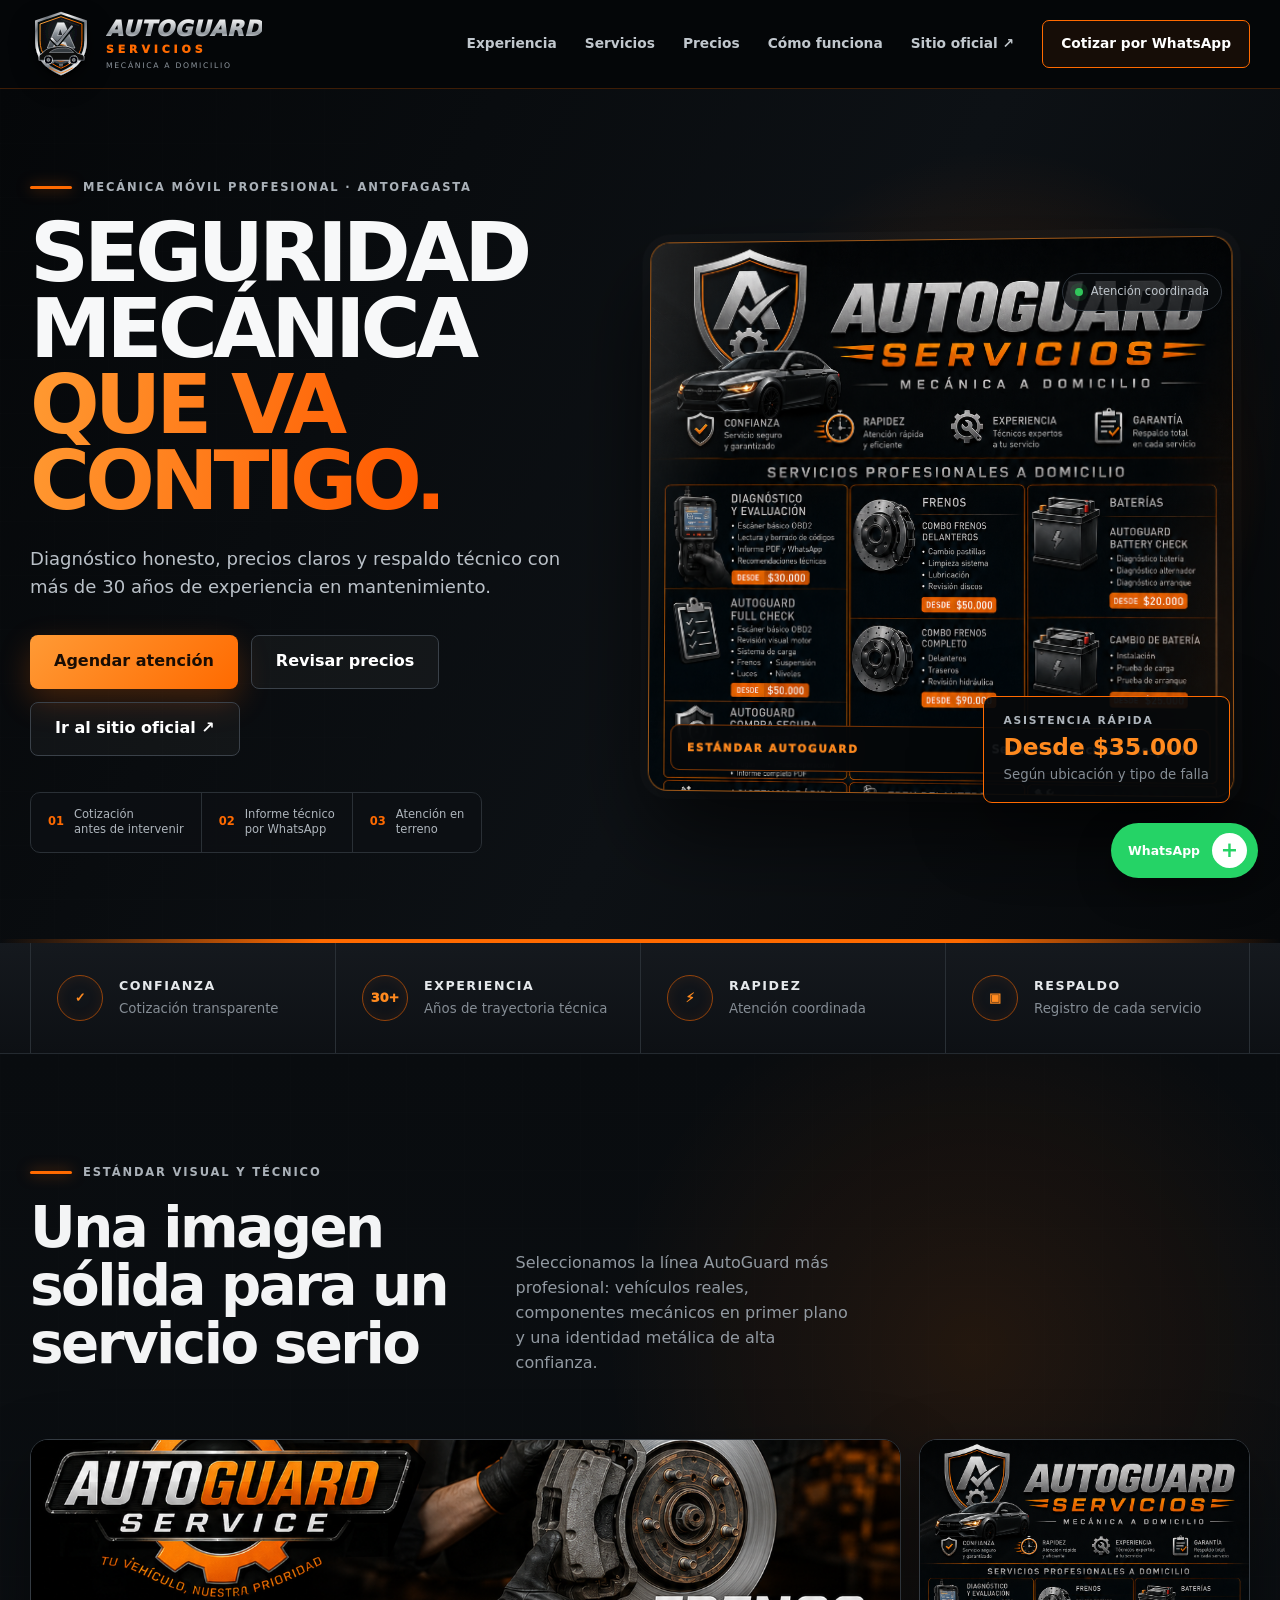
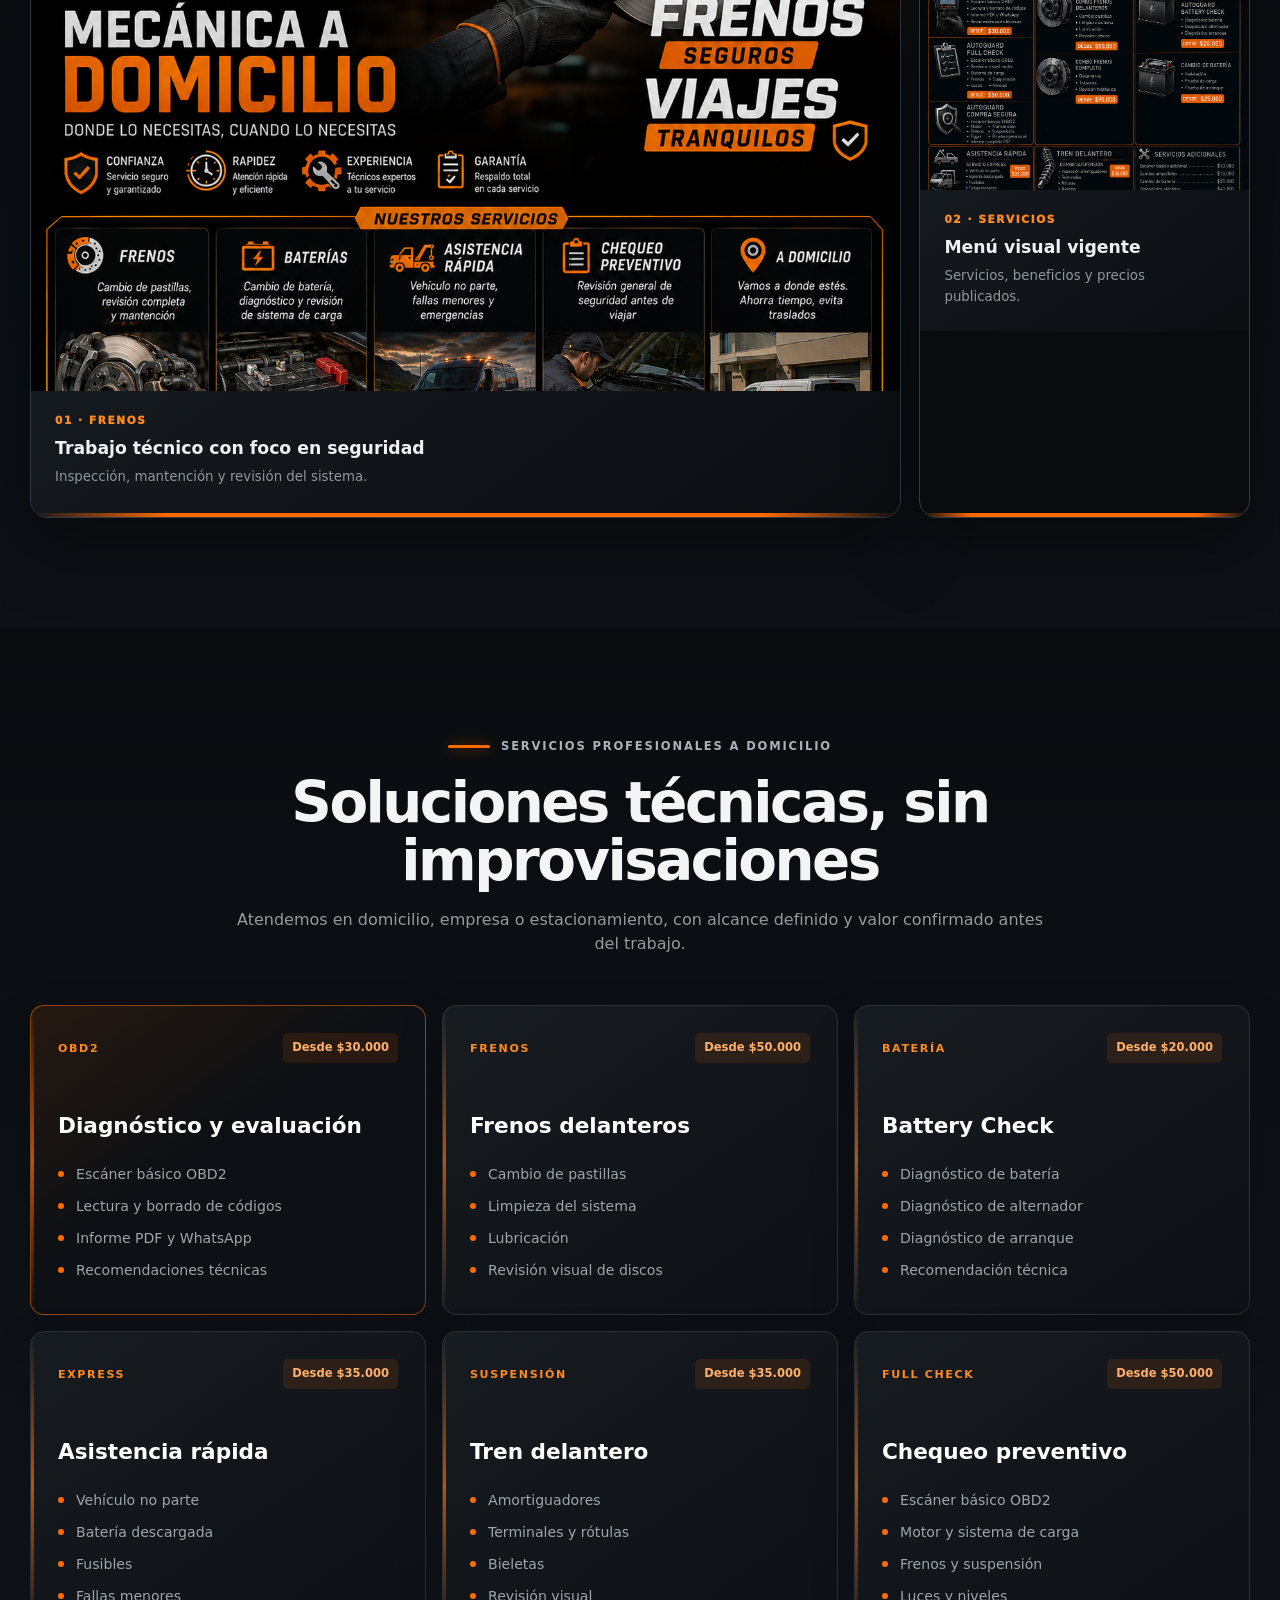
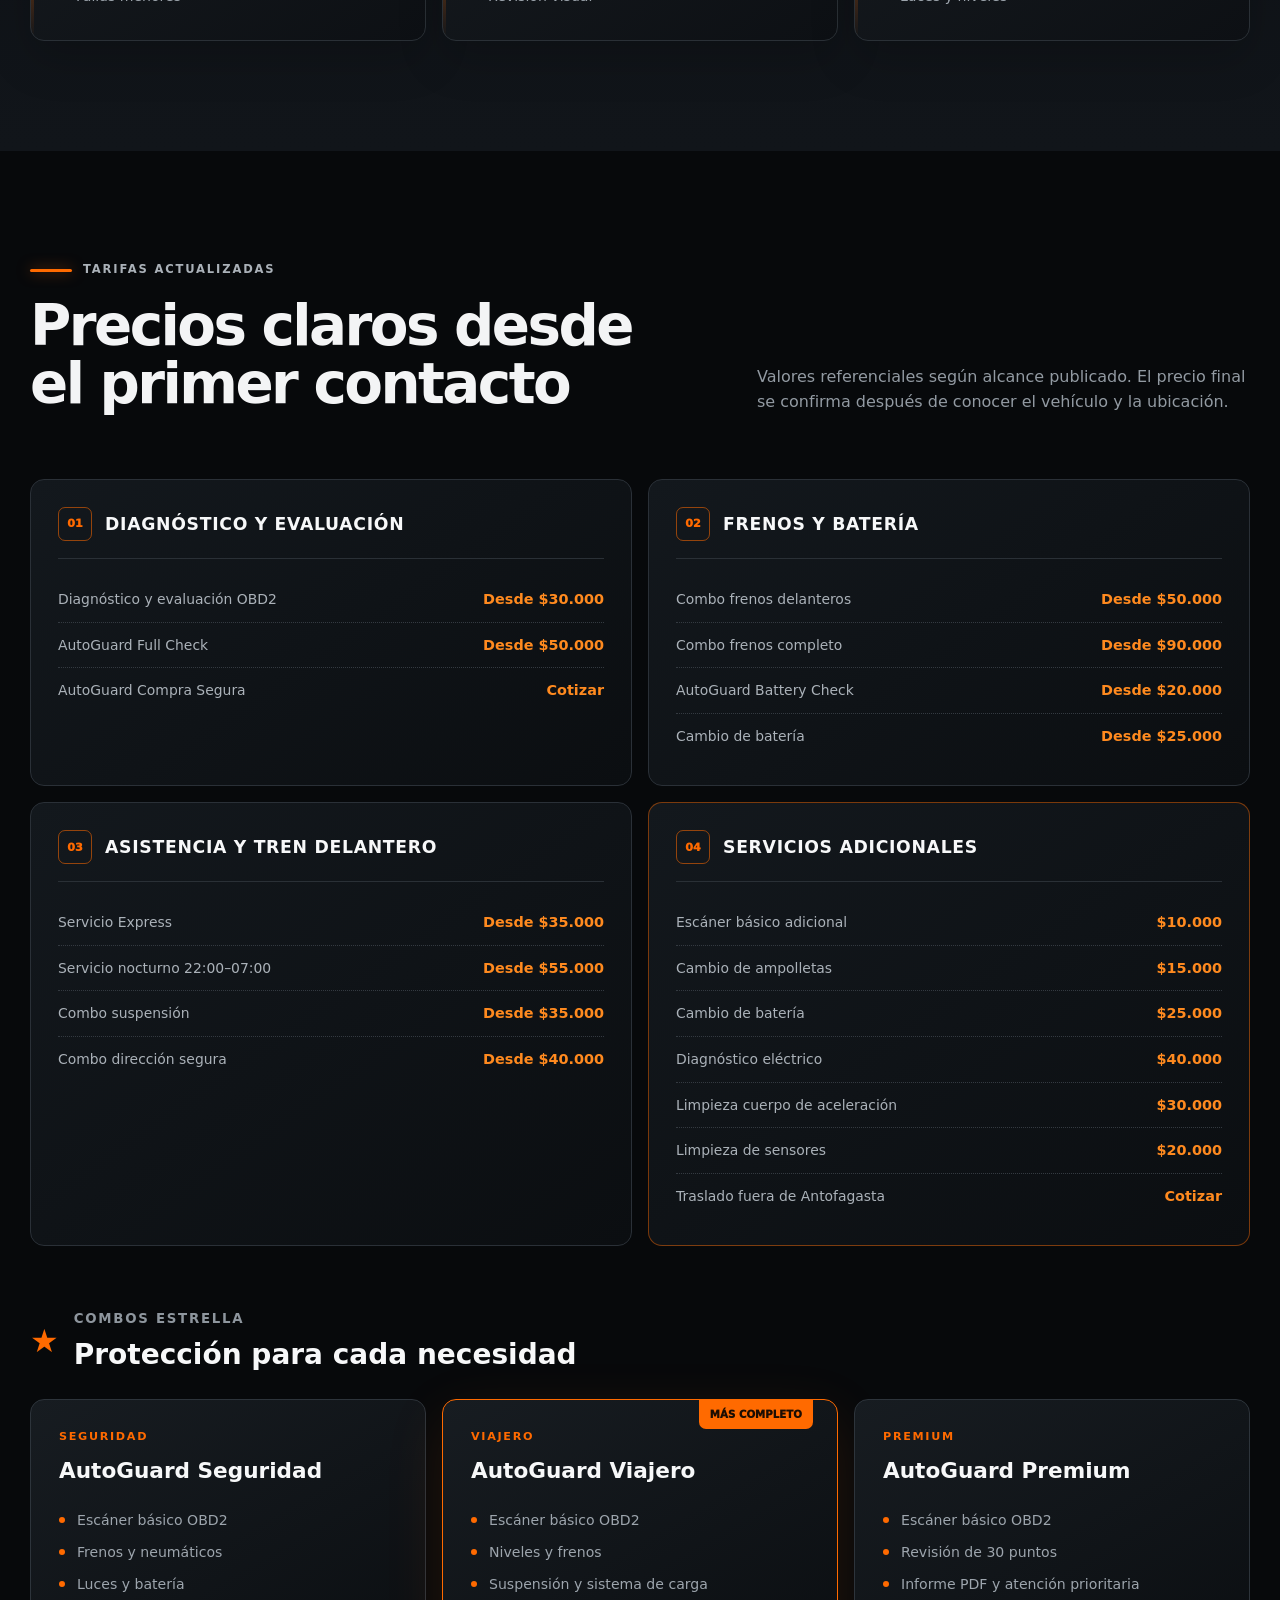
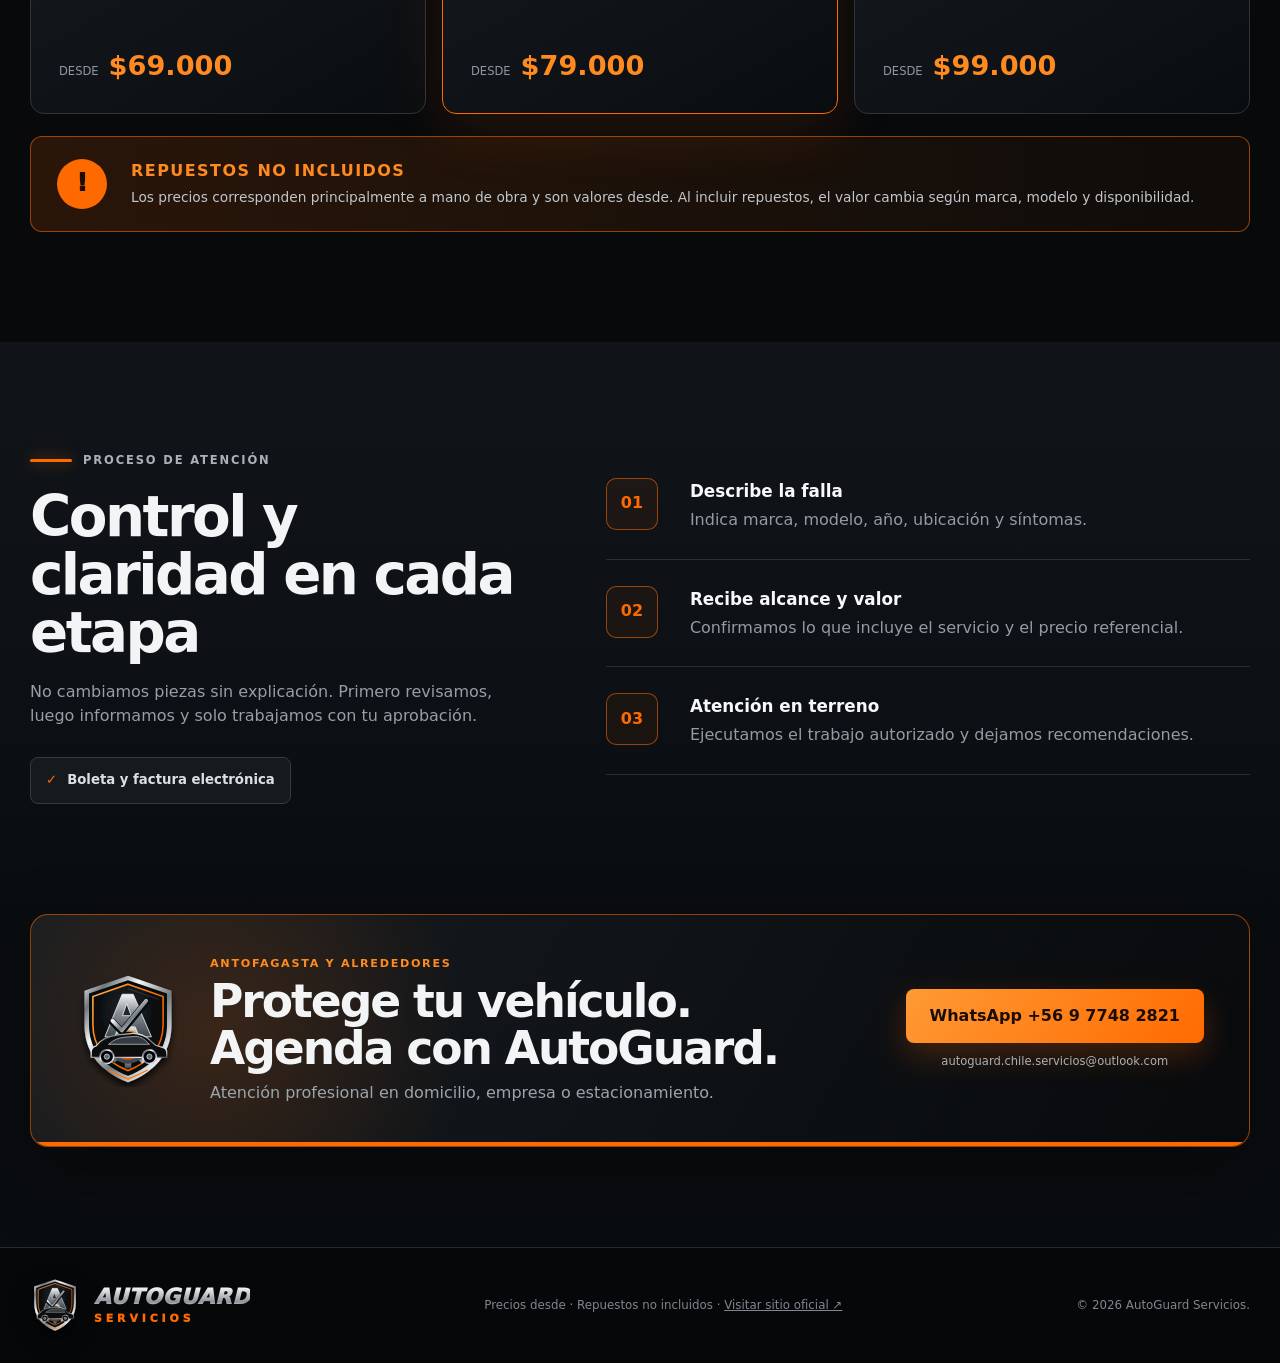
==== commit 52a791dc: "Enlazar catálogo con el sitio oficial de AutoGuard" ====
--- a/index.html
+++ b/index.html
@@ -9,10 +9,11 @@
   <meta property="og:title" content="AutoGuard Servicios | Seguridad mecánica a domicilio">
   <meta property="og:description" content="Diagnóstico honesto, precios claros y respaldo técnico en Antofagasta y alrededores.">
   <meta property="og:type" content="website">
+  <meta property="og:url" content="https://titan-service.motocor28.chatgpt.site/">
   <meta property="og:locale" content="es_CL">
   <meta property="og:image" content="https://motocor28-boop.github.io/autoguard-service/assets/autoguard-menu-premium.png">
   <meta property="og:image:alt" content="AutoGuard Servicios, mecánica a domicilio en Antofagasta">
-  <link rel="canonical" href="https://motocor28-boop.github.io/autoguard-service/">
+  <link rel="canonical" href="https://titan-service.motocor28.chatgpt.site/">
   <link rel="icon" href="logo.svg" type="image/svg+xml">
   <link rel="stylesheet" href="styles.css">
   <script type="application/ld+json">
@@ -24,7 +25,7 @@
     "telephone": "+56977482821",
     "email": "autoguard.chile.servicios@outlook.com",
     "areaServed": "Antofagasta, Chile",
-    "url": "https://motocor28-boop.github.io/autoguard-service/",
+    "url": "https://titan-service.motocor28.chatgpt.site/",
     "priceRange": "$$"
   }
   </script>
@@ -44,6 +45,7 @@
         <a href="#servicios">Servicios</a>
         <a href="#precios">Precios</a>
         <a href="#proceso">Cómo funciona</a>
+        <a href="https://titan-service.motocor28.chatgpt.site/" target="_blank" rel="noopener">Sitio oficial ↗</a>
         <a class="nav-cta" href="https://wa.me/56977482821?text=Hola%20AutoGuard%2C%20necesito%20cotizar%20un%20servicio" target="_blank" rel="noopener">Cotizar por WhatsApp</a>
       </nav>
     </div>
@@ -60,6 +62,7 @@
           <div class="hero-actions">
             <a class="button primary" href="https://wa.me/56977482821?text=Hola%20AutoGuard%2C%20quiero%20agendar%20un%20servicio" target="_blank" rel="noopener">Agendar atención</a>
             <a class="button secondary" href="#precios">Revisar precios</a>
+            <a class="button secondary" href="https://titan-service.motocor28.chatgpt.site/" target="_blank" rel="noopener">Ir al sitio oficial ↗</a>
           </div>
           <ul class="proof-row">
             <li><b>01</b><span>Cotización<br>antes de intervenir</span></li>
@@ -263,7 +266,7 @@
   <footer>
     <div class="container footer-grid">
       <a class="brand footer-brand" href="#inicio"><img src="logo.svg" alt="" width="50" height="55"><span class="wordmark"><strong>AUTOGUARD</strong><small>SERVICIOS</small></span></a>
-      <p>Precios desde · Repuestos no incluidos · Antofagasta y alrededores</p>
+      <p>Precios desde · Repuestos no incluidos · <a href="https://titan-service.motocor28.chatgpt.site/" target="_blank" rel="noopener">Visitar sitio oficial ↗</a></p>
       <p>© <span id="year">2026</span> AutoGuard Servicios.</p>
     </div>
   </footer>
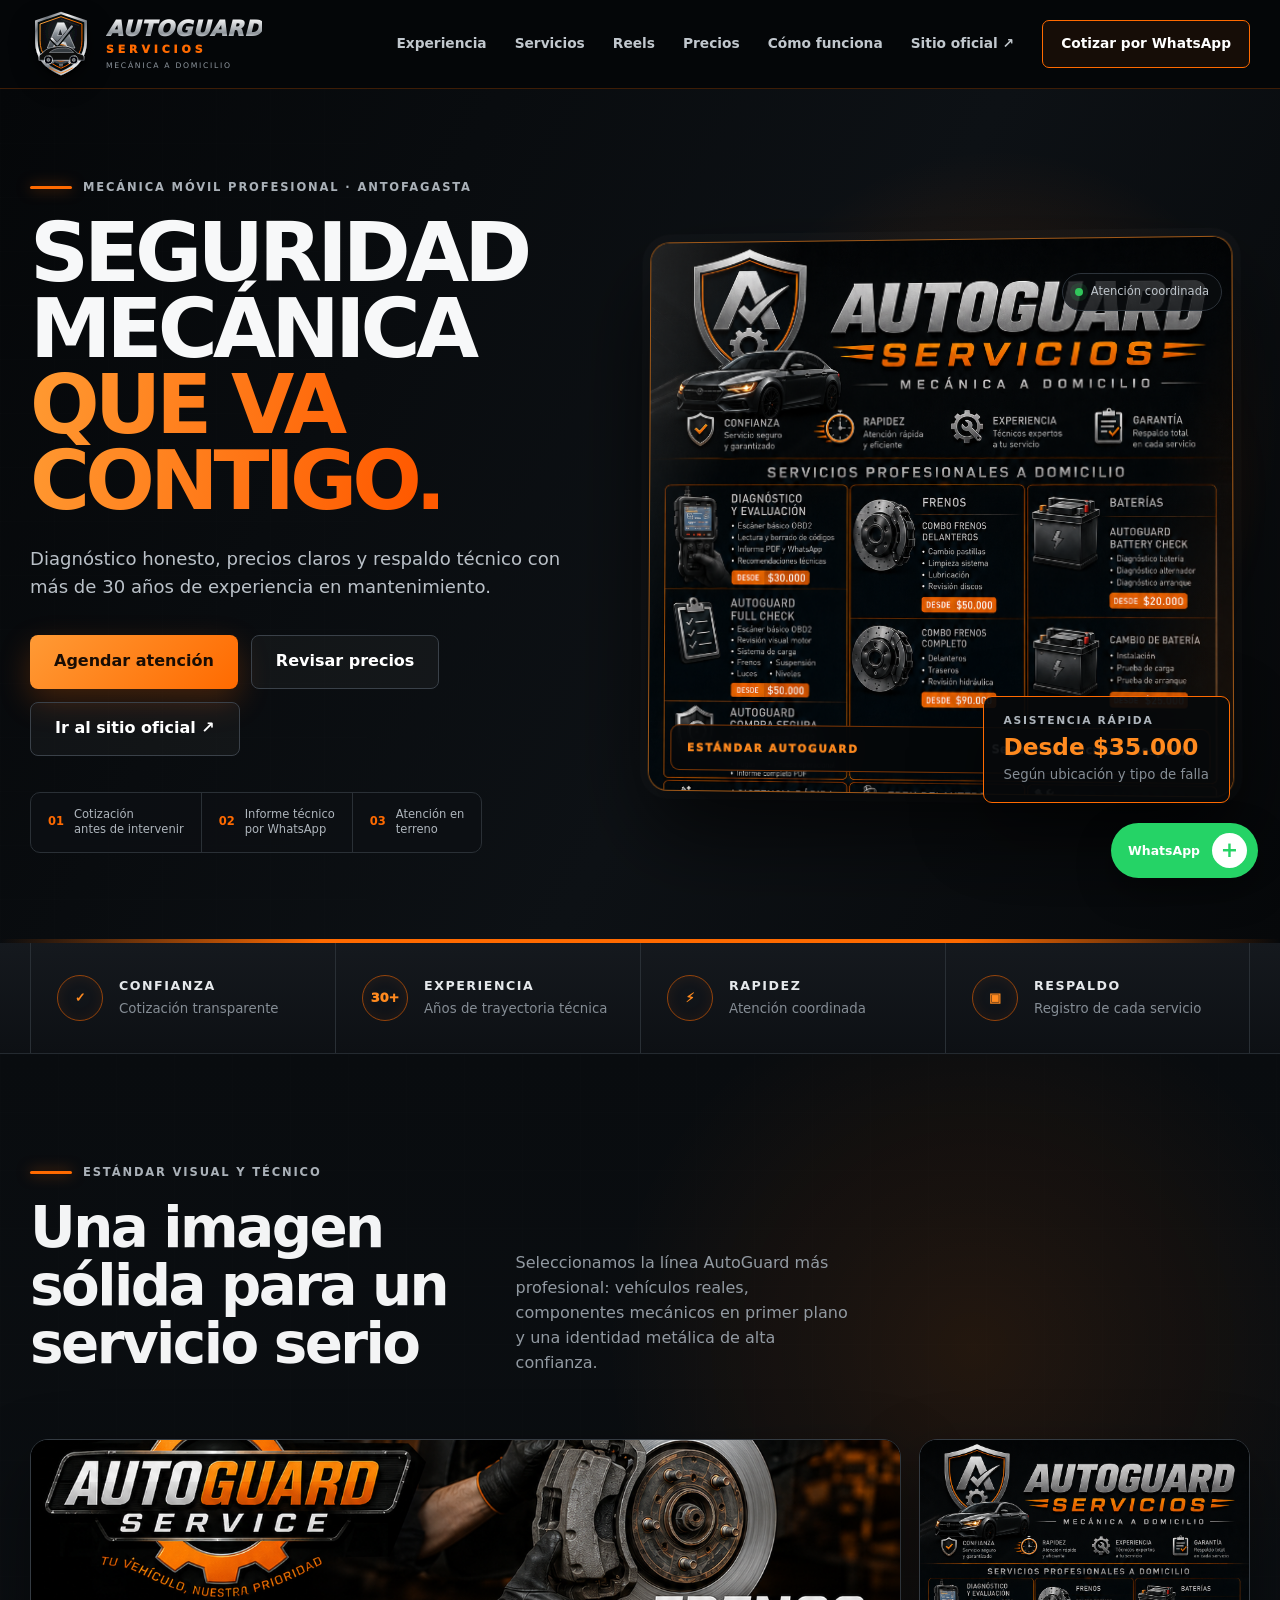
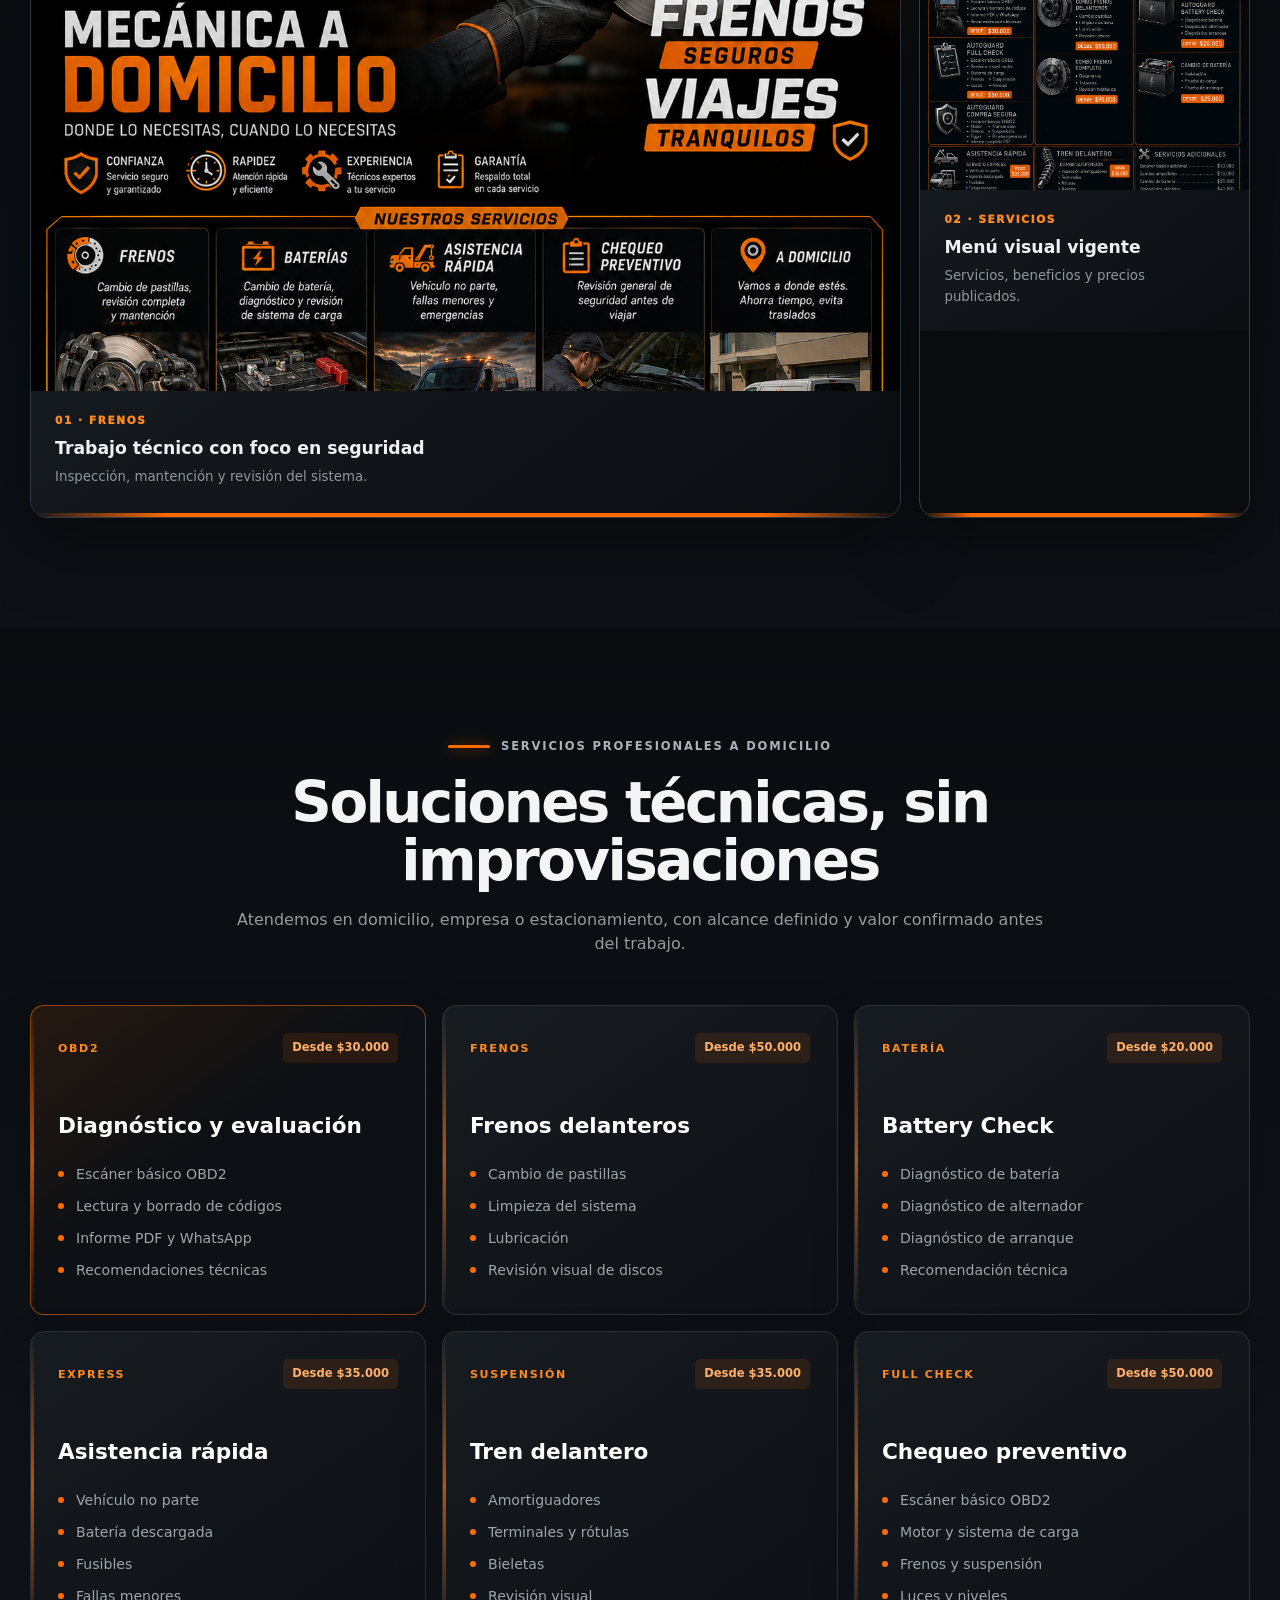
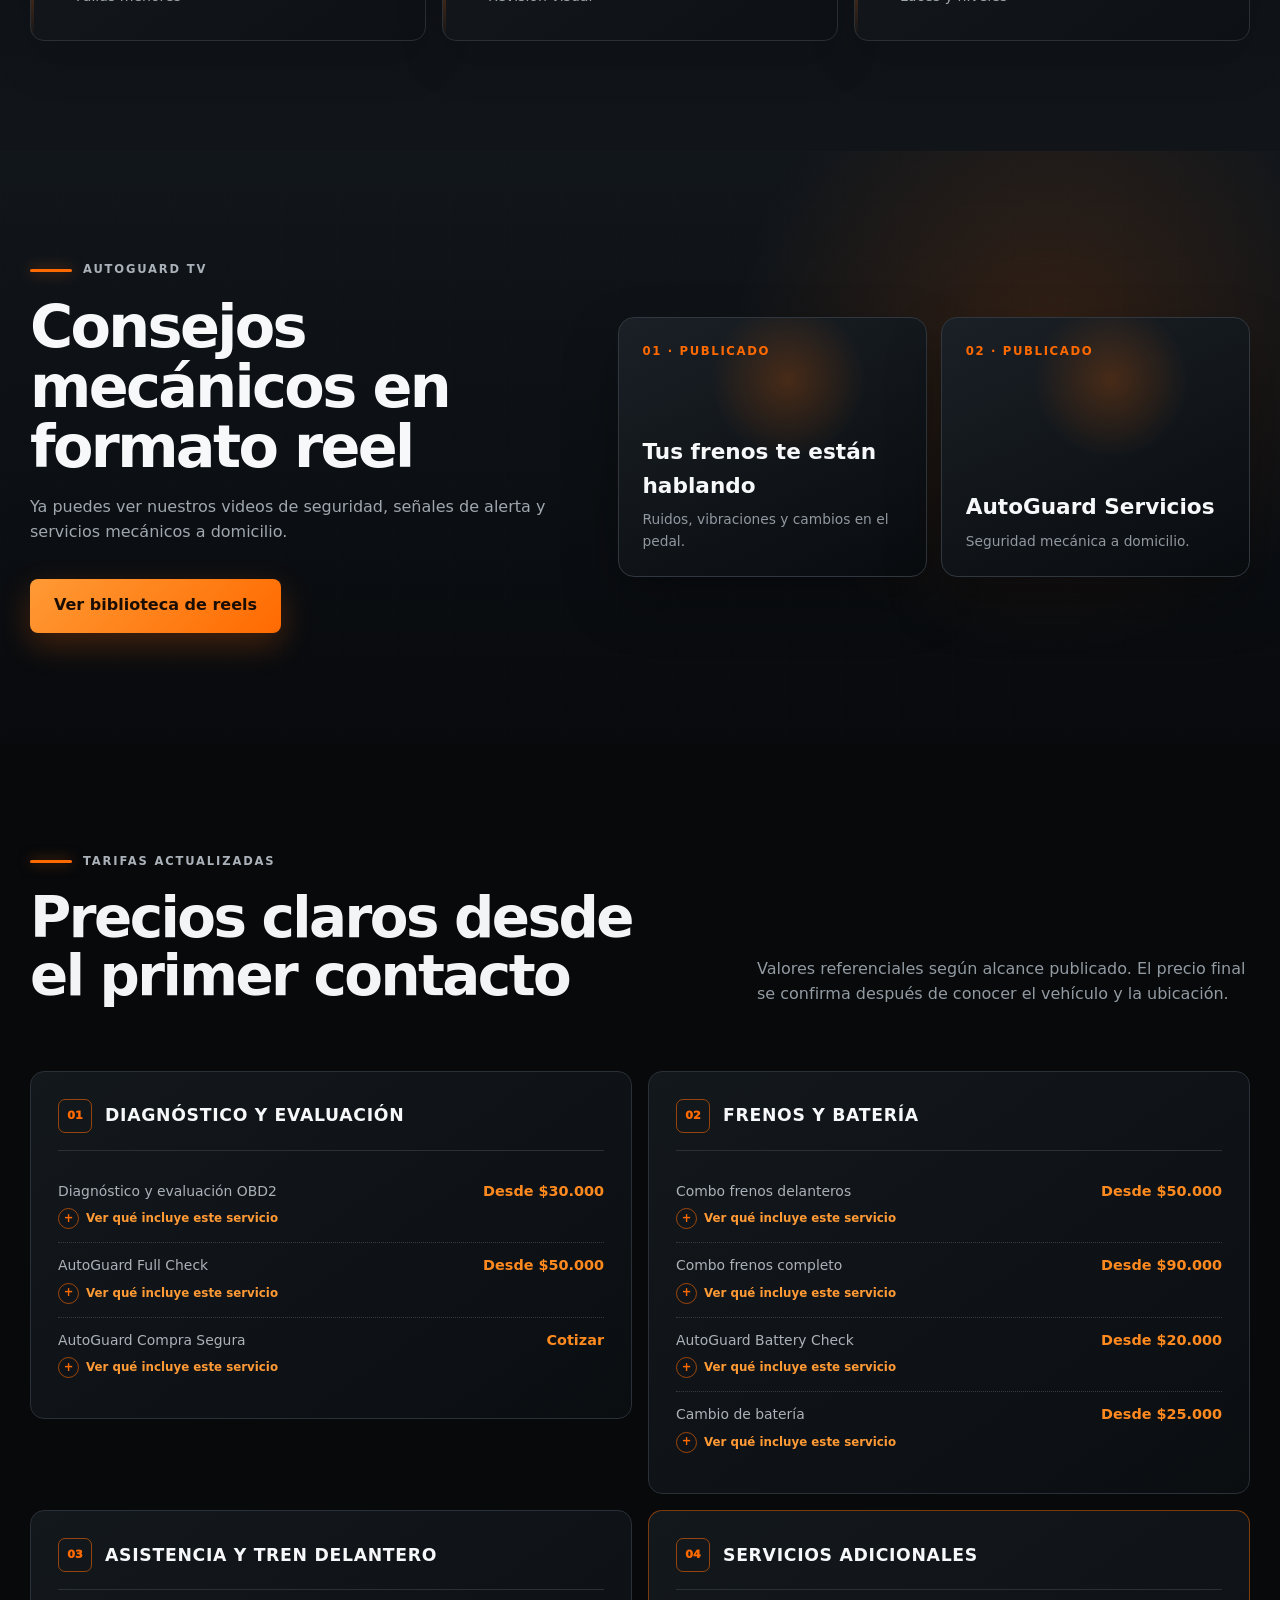
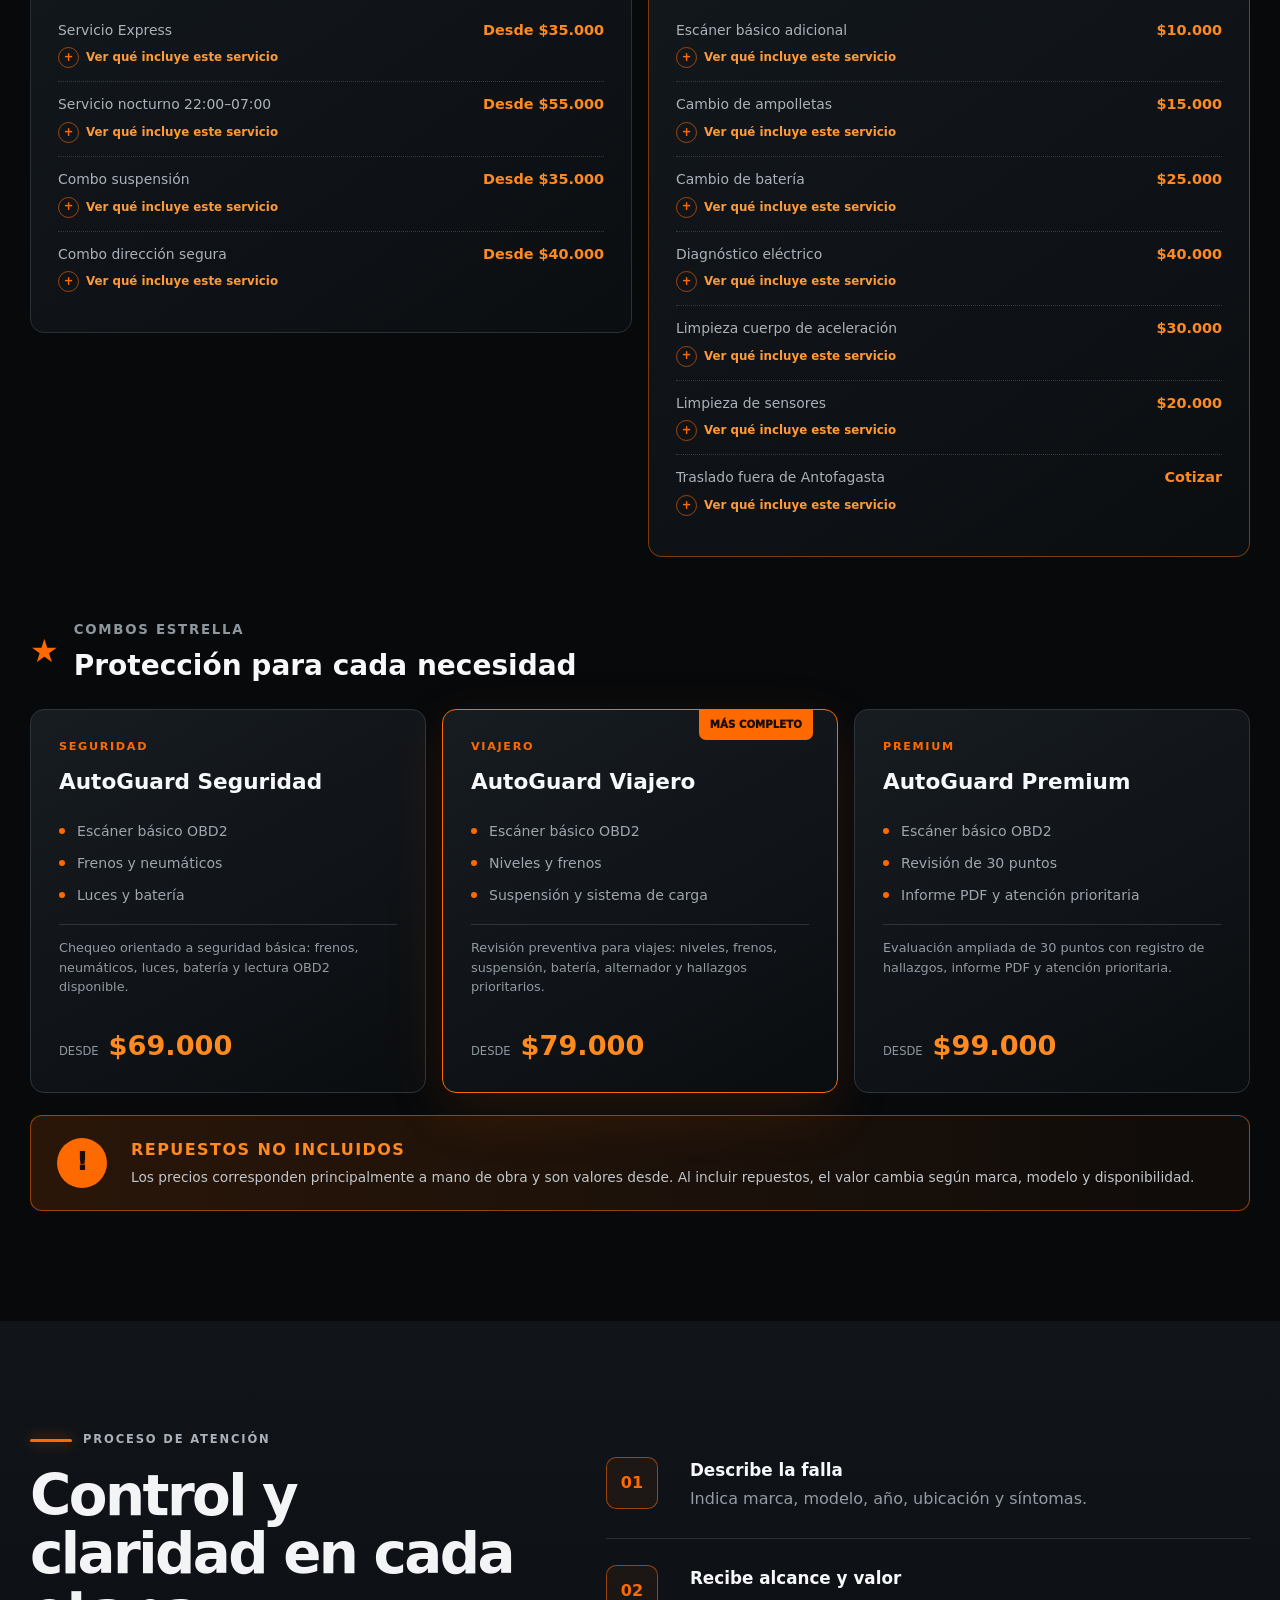
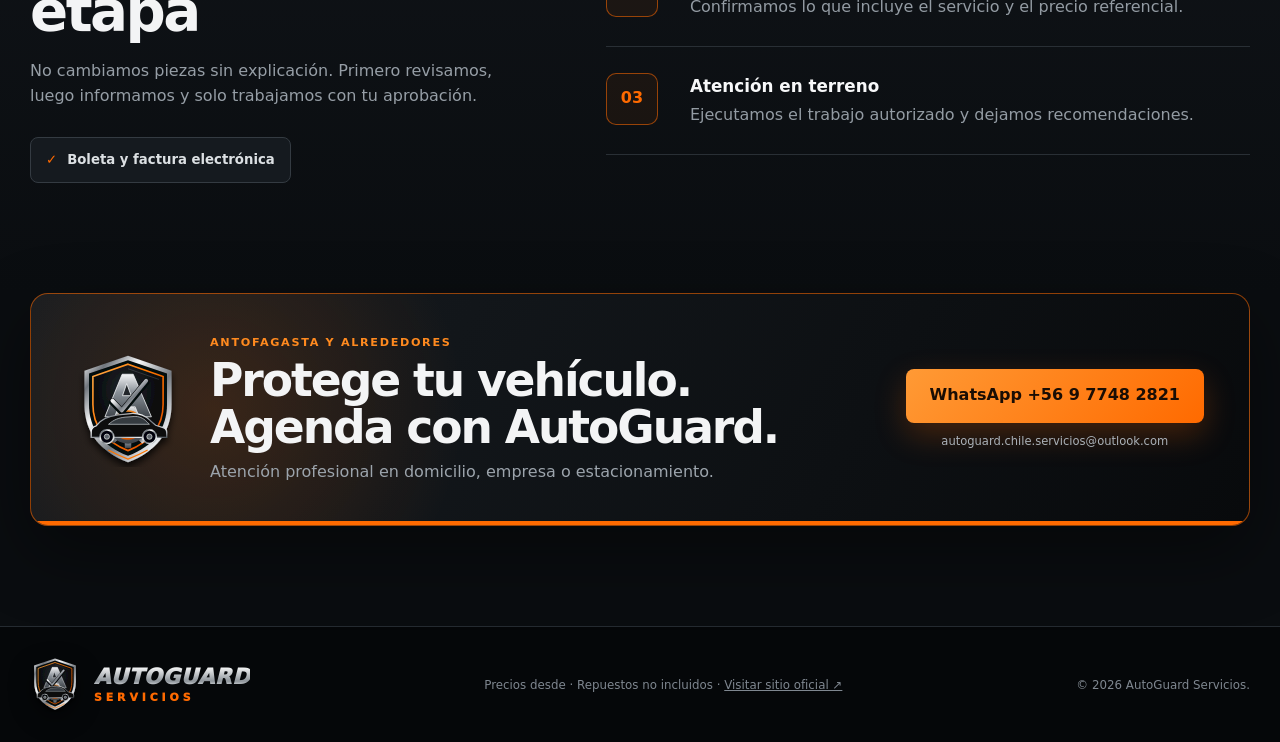
==== commit 0b652a88: "Optimizar SEO local para Antofagasta" ====
--- a/index.html
+++ b/index.html
@@ -3,30 +3,43 @@
 <head>
   <meta charset="utf-8">
   <meta name="viewport" content="width=device-width, initial-scale=1">
-  <title>AutoGuard Servicios | Mecánica a domicilio en Antofagasta</title>
-  <meta name="description" content="Mecánica móvil profesional en Antofagasta: escáner básico OBD2, frenos, baterías, asistencia rápida, tren delantero y chequeos preventivos.">
+  <title>Precios de mecánica a domicilio en Antofagasta | AutoGuard</title>
+  <meta name="description" content="Catálogo y precios de mecánica a domicilio en Antofagasta: frenos, baterías, asistencia rápida, diagnóstico OBD2 y chequeos preventivos AutoGuard.">
+  <meta name="keywords" content="mecánica a domicilio Antofagasta, mecánico a domicilio Antofagasta, frenos Antofagasta, cambio pastillas de freno Antofagasta, baterías a domicilio Antofagasta, asistencia mecánica Antofagasta, precios mecánica Antofagasta">
+  <meta name="robots" content="index,follow,max-image-preview:large,max-snippet:-1,max-video-preview:-1">
+  <meta name="geo.region" content="CL-AN">
+  <meta name="geo.placename" content="Antofagasta">
+  <meta name="geo.position" content="-23.6509;-70.3975">
+  <meta name="ICBM" content="-23.6509, -70.3975">
   <meta name="theme-color" content="#07090b">
-  <meta property="og:title" content="AutoGuard Servicios | Seguridad mecánica a domicilio">
-  <meta property="og:description" content="Diagnóstico honesto, precios claros y respaldo técnico en Antofagasta y alrededores.">
+  <meta property="og:title" content="Precios de mecánica a domicilio en Antofagasta | AutoGuard">
+  <meta property="og:description" content="Revisa servicios y precios AutoGuard: frenos, baterías, diagnóstico y asistencia mecánica a domicilio en Antofagasta.">
   <meta property="og:type" content="website">
-  <meta property="og:url" content="https://titan-service.motocor28.chatgpt.site/">
+  <meta property="og:url" content="https://motocor28-boop.github.io/autoguard-service/">
   <meta property="og:locale" content="es_CL">
   <meta property="og:image" content="https://motocor28-boop.github.io/autoguard-service/assets/autoguard-menu-premium.png">
   <meta property="og:image:alt" content="AutoGuard Servicios, mecánica a domicilio en Antofagasta">
-  <link rel="canonical" href="https://titan-service.motocor28.chatgpt.site/">
+  <meta name="twitter:card" content="summary_large_image">
+  <meta name="twitter:title" content="Precios de mecánica a domicilio en Antofagasta | AutoGuard">
+  <meta name="twitter:description" content="Frenos, baterías, diagnóstico y asistencia mecánica a domicilio en Antofagasta.">
+  <meta name="twitter:image" content="https://motocor28-boop.github.io/autoguard-service/assets/autoguard-menu-premium.png">
+  <link rel="canonical" href="https://motocor28-boop.github.io/autoguard-service/">
   <link rel="icon" href="logo.svg" type="image/svg+xml">
   <link rel="stylesheet" href="styles.css">
   <script type="application/ld+json">
   {
     "@context": "https://schema.org",
-    "@type": "AutomotiveBusiness",
+    "@type": "AutoRepair",
     "name": "AutoGuard Servicios",
     "description": "Servicio profesional de mecánica móvil en Antofagasta y alrededores.",
     "telephone": "+56977482821",
     "email": "autoguard.chile.servicios@outlook.com",
-    "areaServed": "Antofagasta, Chile",
-    "url": "https://titan-service.motocor28.chatgpt.site/",
-    "priceRange": "$$"
+    "areaServed": {"@type":"AdministrativeArea","name":"Región de Antofagasta, Chile"},
+    "address": {"@type":"PostalAddress","addressLocality":"Antofagasta","addressRegion":"Región de Antofagasta","addressCountry":"CL"},
+    "url": "https://motocor28-boop.github.io/autoguard-service/",
+    "sameAs": ["https://titan-service.motocor28.chatgpt.site/"],
+    "image": "https://motocor28-boop.github.io/autoguard-service/assets/autoguard-menu-premium.png",
+    "priceRange": "$"
   }
   </script>
 </head>
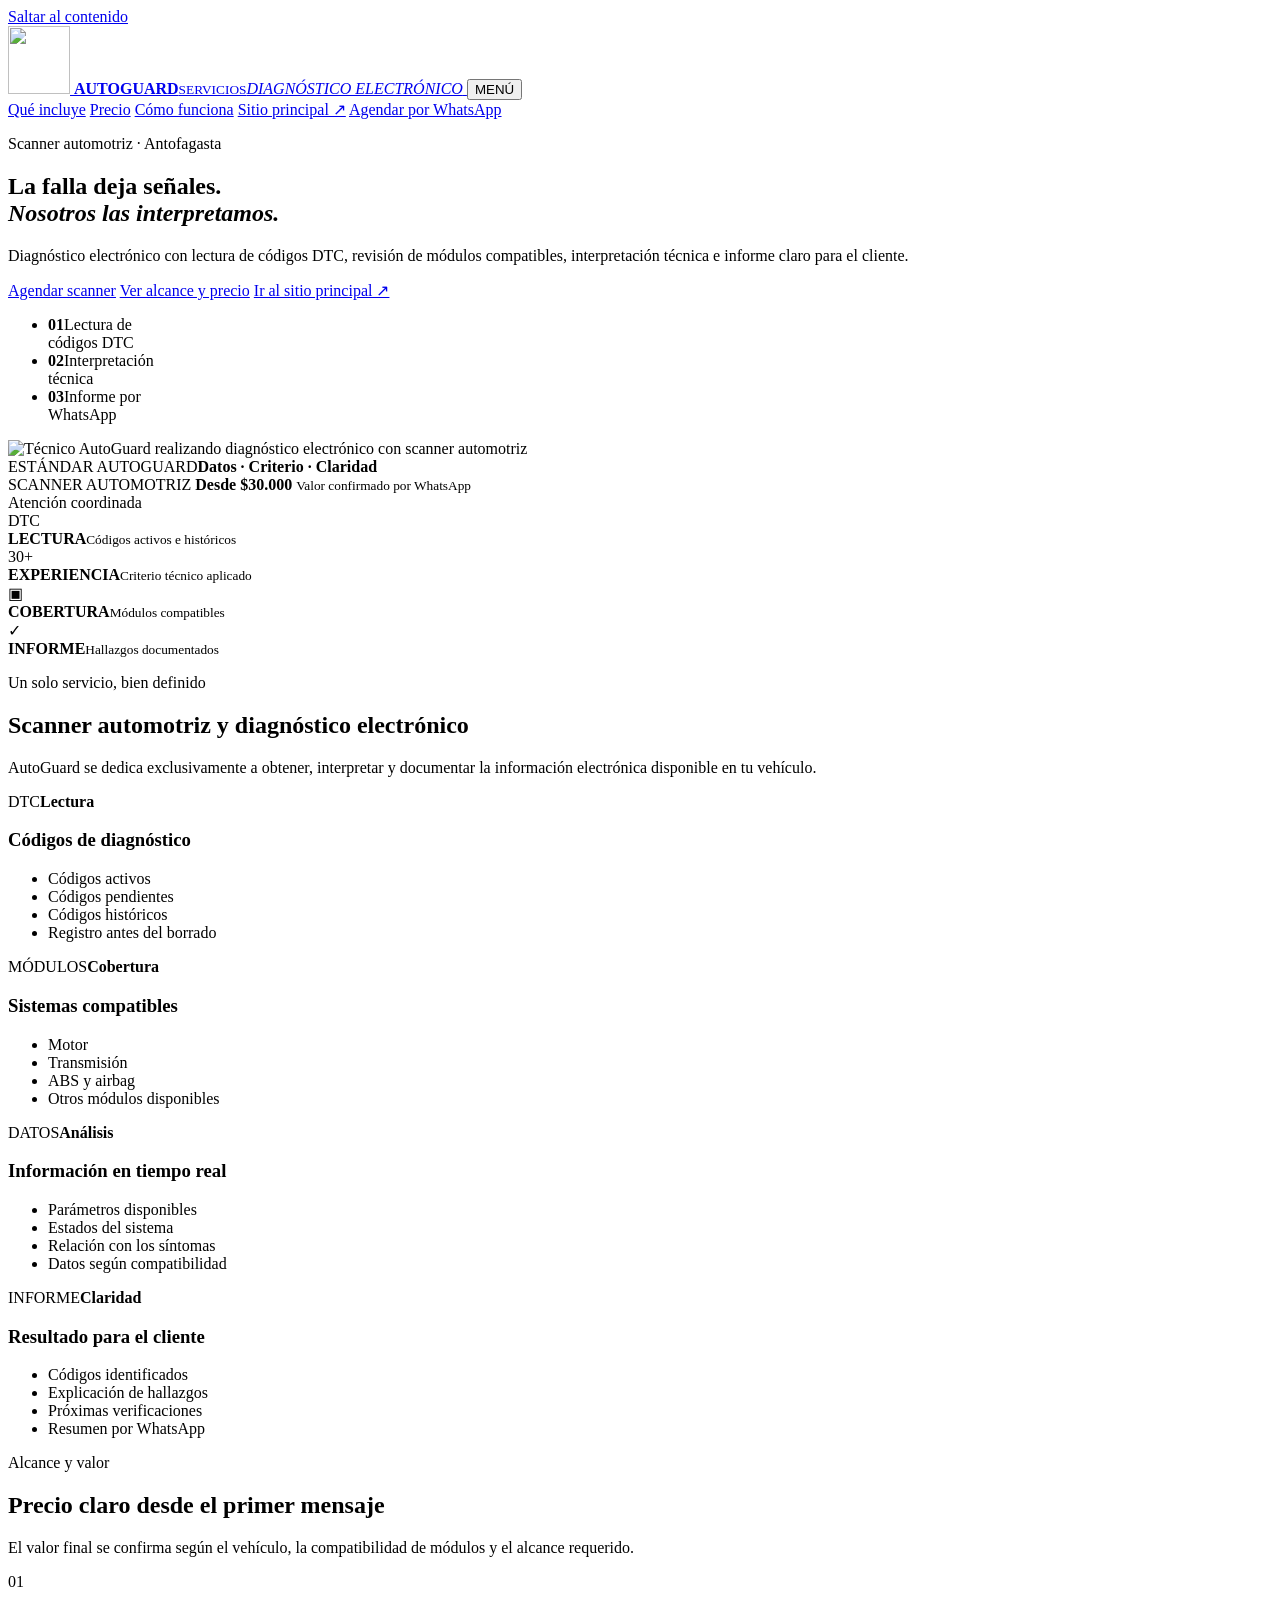
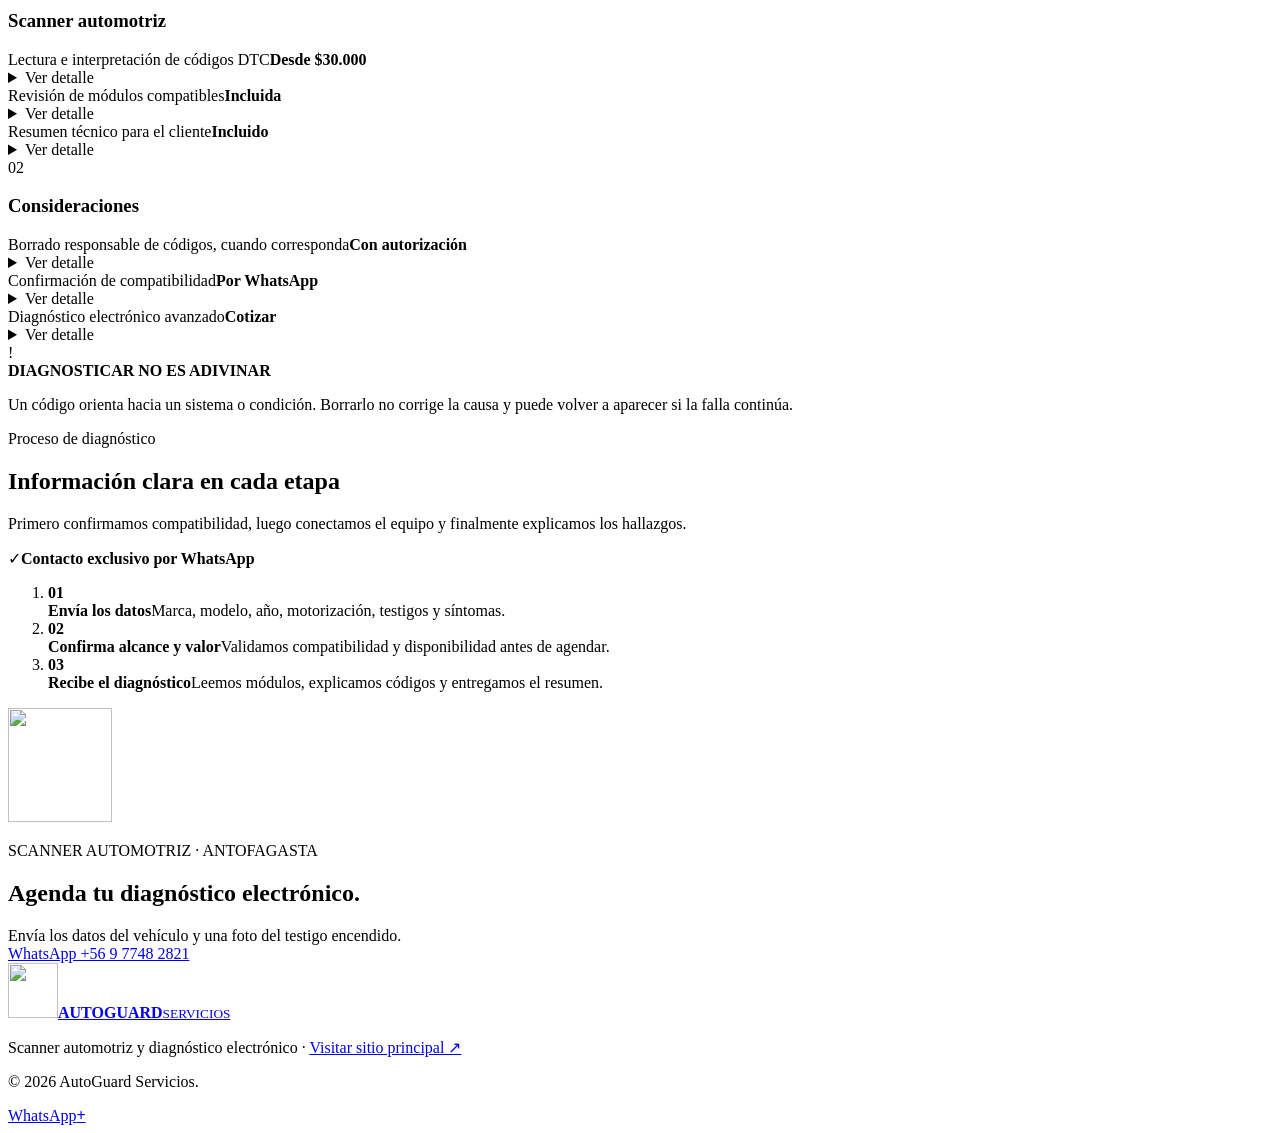
==== commit 1a05aebc: "Enfoca sitio AutoGuard en scanner automotriz" ====
--- a/index.html
+++ b/index.html
@@ -3,43 +3,56 @@
 <head>
   <meta charset="utf-8">
   <meta name="viewport" content="width=device-width, initial-scale=1">
-  <title>Precios de mecánica a domicilio en Antofagasta | AutoGuard</title>
-  <meta name="description" content="Catálogo y precios de mecánica a domicilio en Antofagasta: frenos, baterías, asistencia rápida, diagnóstico OBD2 y chequeos preventivos AutoGuard.">
-  <meta name="keywords" content="mecánica a domicilio Antofagasta, mecánico a domicilio Antofagasta, frenos Antofagasta, cambio pastillas de freno Antofagasta, baterías a domicilio Antofagasta, asistencia mecánica Antofagasta, precios mecánica Antofagasta">
+  <title>Scanner automotriz en Antofagasta | AutoGuard</title>
+  <meta name="description" content="Scanner automotriz y diagnóstico electrónico en Antofagasta: lectura de códigos DTC, revisión de módulos compatibles, interpretación técnica e informe. Contacto exclusivo por WhatsApp.">
+  <meta name="keywords" content="scanner automotriz Antofagasta, diagnóstico electrónico automotriz Antofagasta, scanner OBD2 Antofagasta, lectura códigos DTC, Check Engine Antofagasta, AutoGuard">
   <meta name="robots" content="index,follow,max-image-preview:large,max-snippet:-1,max-video-preview:-1">
   <meta name="geo.region" content="CL-AN">
   <meta name="geo.placename" content="Antofagasta">
   <meta name="geo.position" content="-23.6509;-70.3975">
   <meta name="ICBM" content="-23.6509, -70.3975">
   <meta name="theme-color" content="#07090b">
-  <meta property="og:title" content="Precios de mecánica a domicilio en Antofagasta | AutoGuard">
-  <meta property="og:description" content="Revisa servicios y precios AutoGuard: frenos, baterías, diagnóstico y asistencia mecánica a domicilio en Antofagasta.">
+  <meta property="og:title" content="Scanner automotriz en Antofagasta | AutoGuard">
+  <meta property="og:description" content="Lectura DTC, diagnóstico electrónico, interpretación técnica e informe. Agenda exclusivamente por WhatsApp.">
   <meta property="og:type" content="website">
   <meta property="og:url" content="https://motocor28-boop.github.io/autoguard-service/">
   <meta property="og:locale" content="es_CL">
-  <meta property="og:image" content="https://motocor28-boop.github.io/autoguard-service/assets/autoguard-menu-premium.png">
-  <meta property="og:image:alt" content="AutoGuard Servicios, mecánica a domicilio en Antofagasta">
+  <meta property="og:image" content="https://titan-service.motocor28.chatgpt.site/images/autoguard-scanner-hero.png">
+  <meta property="og:image:alt" content="Técnico AutoGuard realizando diagnóstico electrónico con scanner automotriz">
   <meta name="twitter:card" content="summary_large_image">
-  <meta name="twitter:title" content="Precios de mecánica a domicilio en Antofagasta | AutoGuard">
-  <meta name="twitter:description" content="Frenos, baterías, diagnóstico y asistencia mecánica a domicilio en Antofagasta.">
-  <meta name="twitter:image" content="https://motocor28-boop.github.io/autoguard-service/assets/autoguard-menu-premium.png">
+  <meta name="twitter:title" content="Scanner automotriz en Antofagasta | AutoGuard">
+  <meta name="twitter:description" content="Diagnóstico electrónico, lectura de códigos DTC e informe. Contacto exclusivo por WhatsApp.">
+  <meta name="twitter:image" content="https://titan-service.motocor28.chatgpt.site/images/autoguard-scanner-hero.png">
   <link rel="canonical" href="https://motocor28-boop.github.io/autoguard-service/">
   <link rel="icon" href="logo.svg" type="image/svg+xml">
   <link rel="stylesheet" href="styles.css">
   <script type="application/ld+json">
   {
     "@context": "https://schema.org",
-    "@type": "AutoRepair",
+    "@type": "LocalBusiness",
     "name": "AutoGuard Servicios",
-    "description": "Servicio profesional de mecánica móvil en Antofagasta y alrededores.",
-    "telephone": "+56977482821",
-    "email": "autoguard.chile.servicios@outlook.com",
+    "alternateName": "AutoGuard Diagnóstico Electrónico",
+    "description": "Servicio especializado exclusivamente en scanner automotriz y diagnóstico electrónico: lectura DTC, revisión de módulos compatibles, interpretación técnica e informe.",
     "areaServed": {"@type":"AdministrativeArea","name":"Región de Antofagasta, Chile"},
     "address": {"@type":"PostalAddress","addressLocality":"Antofagasta","addressRegion":"Región de Antofagasta","addressCountry":"CL"},
     "url": "https://motocor28-boop.github.io/autoguard-service/",
     "sameAs": ["https://titan-service.motocor28.chatgpt.site/"],
-    "image": "https://motocor28-boop.github.io/autoguard-service/assets/autoguard-menu-premium.png",
-    "priceRange": "$"
+    "image": "https://titan-service.motocor28.chatgpt.site/images/autoguard-scanner-hero.png",
+    "priceRange": "$$",
+    "hasOfferCatalog": {
+      "@type": "OfferCatalog",
+      "name": "Scanner automotriz y diagnóstico electrónico",
+      "itemListElement": [{
+        "@type": "Offer",
+        "priceCurrency": "CLP",
+        "price": "30000",
+        "itemOffered": {
+          "@type": "Service",
+          "name": "Scanner automotriz y diagnóstico electrónico",
+          "description": "Lectura de códigos DTC, revisión de módulos compatibles, interpretación técnica e informe para el cliente."
+        }
+      }]
+    }
   }
   </script>
 </head>
@@ -48,18 +61,17 @@
 
   <header class="site-header">
     <div class="container nav-wrap">
-      <a class="brand" href="#inicio" aria-label="AutoGuard Servicios, inicio">
+      <a class="brand" href="#inicio" aria-label="AutoGuard, inicio">
         <img src="logo.svg" alt="" width="62" height="68">
-        <span class="wordmark"><strong>AUTOGUARD</strong><small>SERVICIOS</small><i>MECÁNICA A DOMICILIO</i></span>
+        <span class="wordmark"><strong>AUTOGUARD</strong><small>SERVICIOS</small><i>DIAGNÓSTICO ELECTRÓNICO</i></span>
       </a>
       <button class="menu-toggle" type="button" aria-expanded="false" aria-controls="main-nav">MENÚ</button>
       <nav id="main-nav" aria-label="Navegación principal">
-        <a href="#galeria">Experiencia</a>
-        <a href="#servicios">Servicios</a>
-        <a href="#precios">Precios</a>
+        <a href="#servicios">Qué incluye</a>
+        <a href="#precios">Precio</a>
         <a href="#proceso">Cómo funciona</a>
-        <a href="https://titan-service.motocor28.chatgpt.site/" target="_blank" rel="noopener">Sitio oficial ↗</a>
-        <a class="nav-cta" href="https://wa.me/56977482821?text=Hola%20AutoGuard%2C%20necesito%20cotizar%20un%20servicio" target="_blank" rel="noopener">Cotizar por WhatsApp</a>
+        <a href="https://titan-service.motocor28.chatgpt.site/" target="_blank" rel="noopener">Sitio principal ↗</a>
+        <a class="nav-cta" href="https://wa.me/56977482821?text=Hola%20AutoGuard%2C%20quiero%20agendar%20un%20scanner%20automotriz" target="_blank" rel="noopener">Agendar por WhatsApp</a>
       </nav>
     </div>
   </header>
@@ -69,111 +81,73 @@
       <div class="hero-grid-lines" aria-hidden="true"></div>
       <div class="container hero-grid">
         <div class="hero-copy">
-          <p class="eyebrow"><span></span>Mecánica móvil profesional · Antofagasta</p>
-          <h1>Seguridad mecánica<br><em>que va contigo.</em></h1>
-          <p class="hero-lead">Diagnóstico honesto, precios claros y respaldo técnico con más de 30 años de experiencia en mantenimiento.</p>
+          <p class="eyebrow"><span></span>Scanner automotriz · Antofagasta</p>
+          <h1>La falla deja señales.<br><em>Nosotros las interpretamos.</em></h1>
+          <p class="hero-lead">Diagnóstico electrónico con lectura de códigos DTC, revisión de módulos compatibles, interpretación técnica e informe claro para el cliente.</p>
           <div class="hero-actions">
-            <a class="button primary" href="https://wa.me/56977482821?text=Hola%20AutoGuard%2C%20quiero%20agendar%20un%20servicio" target="_blank" rel="noopener">Agendar atención</a>
-            <a class="button secondary" href="#precios">Revisar precios</a>
-            <a class="button secondary" href="https://titan-service.motocor28.chatgpt.site/" target="_blank" rel="noopener">Ir al sitio oficial ↗</a>
+            <a class="button primary" href="https://wa.me/56977482821?text=Hola%20AutoGuard%2C%20quiero%20agendar%20un%20scanner%20automotriz" target="_blank" rel="noopener">Agendar scanner</a>
+            <a class="button secondary" href="#precios">Ver alcance y precio</a>
+            <a class="button secondary" href="https://titan-service.motocor28.chatgpt.site/" target="_blank" rel="noopener">Ir al sitio principal ↗</a>
           </div>
           <ul class="proof-row">
-            <li><b>01</b><span>Cotización<br>antes de intervenir</span></li>
-            <li><b>02</b><span>Informe técnico<br>por WhatsApp</span></li>
-            <li><b>03</b><span>Atención en<br>terreno</span></li>
+            <li><b>01</b><span>Lectura de<br>códigos DTC</span></li>
+            <li><b>02</b><span>Interpretación<br>técnica</span></li>
+            <li><b>03</b><span>Informe por<br>WhatsApp</span></li>
           </ul>
         </div>
 
         <div class="hero-visual">
           <div class="visual-glow"></div>
           <div class="hero-art">
-            <img src="assets/autoguard-menu-premium.png" alt="AutoGuard Servicios: mecánica a domicilio, vehículo negro y servicios profesionales" width="1254" height="1536" fetchpriority="high">
-            <div class="hero-art-overlay"><span>ESTÁNDAR AUTOGUARD</span><strong>Seguridad · Técnica · Respaldo</strong></div>
+            <img src="https://titan-service.motocor28.chatgpt.site/images/autoguard-scanner-hero.png" alt="Técnico AutoGuard realizando diagnóstico electrónico con scanner automotriz" width="1536" height="1024" fetchpriority="high">
+            <div class="hero-art-overlay"><span>ESTÁNDAR AUTOGUARD</span><strong>Datos · Criterio · Claridad</strong></div>
           </div>
           <div class="service-badge">
-            <span>ASISTENCIA RÁPIDA</span>
-            <strong>Desde $35.000</strong>
-            <small>Según ubicación y tipo de falla</small>
+            <span>SCANNER AUTOMOTRIZ</span>
+            <strong>Desde $30.000</strong>
+            <small>Valor confirmado por WhatsApp</small>
           </div>
           <div class="availability"><i></i> Atención coordinada</div>
         </div>
       </div>
     </section>
 
-    <section class="trust-bar" aria-label="Razones para elegir AutoGuard">
+    <section class="trust-bar" aria-label="Beneficios del diagnóstico AutoGuard">
       <div class="container trust-grid">
-        <article><span class="trust-icon">✓</span><div><strong>CONFIANZA</strong><small>Cotización transparente</small></div></article>
-        <article><span class="trust-icon">30+</span><div><strong>EXPERIENCIA</strong><small>Años de trayectoria técnica</small></div></article>
-        <article><span class="trust-icon">⚡</span><div><strong>RAPIDEZ</strong><small>Atención coordinada</small></div></article>
-        <article><span class="trust-icon">▣</span><div><strong>RESPALDO</strong><small>Registro de cada servicio</small></div></article>
-      </div>
-    </section>
-
-    <section class="section visual-section" id="galeria">
-      <div class="container">
-        <header class="section-heading visual-heading">
-          <div>
-            <p class="eyebrow"><span></span>Estándar visual y técnico</p>
-            <h2>Una imagen sólida para un servicio serio</h2>
-          </div>
-          <p>Seleccionamos la línea AutoGuard más profesional: vehículos reales, componentes mecánicos en primer plano y una identidad metálica de alta confianza.</p>
-        </header>
-
-        <div class="visual-gallery">
-          <figure class="visual-card visual-card-wide">
-            <a href="assets/autoguard-frenos-premium.png" target="_blank" rel="noopener" aria-label="Abrir imagen completa de servicio de frenos AutoGuard">
-              <img src="assets/autoguard-frenos-premium.png" alt="Técnico trabajando en un sistema de frenos AutoGuard" width="1254" height="1254" loading="lazy">
-            </a>
-            <figcaption><span>01 · FRENOS</span><strong>Trabajo técnico con foco en seguridad</strong><small>Inspección, mantención y revisión del sistema.</small></figcaption>
-          </figure>
-
-          <figure class="visual-card visual-card-poster">
-            <a href="assets/autoguard-menu-premium.png" target="_blank" rel="noopener" aria-label="Abrir menú visual completo de AutoGuard Servicios">
-              <img src="assets/autoguard-menu-premium.png" alt="Menú completo vigente de AutoGuard Servicios" width="1254" height="1536" loading="lazy">
-            </a>
-            <figcaption><span>02 · SERVICIOS</span><strong>Menú visual vigente</strong><small>Servicios, beneficios y precios publicados.</small></figcaption>
-          </figure>
-        </div>
+        <article><span class="trust-icon">DTC</span><div><strong>LECTURA</strong><small>Códigos activos e históricos</small></div></article>
+        <article><span class="trust-icon">30+</span><div><strong>EXPERIENCIA</strong><small>Criterio técnico aplicado</small></div></article>
+        <article><span class="trust-icon">▣</span><div><strong>COBERTURA</strong><small>Módulos compatibles</small></div></article>
+        <article><span class="trust-icon">✓</span><div><strong>INFORME</strong><small>Hallazgos documentados</small></div></article>
       </div>
     </section>
 
     <section class="section services-section" id="servicios">
       <div class="container">
         <header class="section-heading centered">
-          <p class="eyebrow"><span></span>Servicios profesionales a domicilio</p>
-          <h2>Soluciones técnicas, sin improvisaciones</h2>
-          <p>Atendemos en domicilio, empresa o estacionamiento, con alcance definido y valor confirmado antes del trabajo.</p>
+          <p class="eyebrow"><span></span>Un solo servicio, bien definido</p>
+          <h2>Scanner automotriz y diagnóstico electrónico</h2>
+          <p>AutoGuard se dedica exclusivamente a obtener, interpretar y documentar la información electrónica disponible en tu vehículo.</p>
         </header>
         <div class="service-grid">
           <article class="service-card featured-service">
-            <div class="service-top"><span>OBD2</span><b>Desde $30.000</b></div>
-            <h3>Diagnóstico y evaluación</h3>
-            <ul><li>Escáner básico OBD2</li><li>Lectura y borrado de códigos</li><li>Informe PDF y WhatsApp</li><li>Recomendaciones técnicas</li></ul>
+            <div class="service-top"><span>DTC</span><b>Lectura</b></div>
+            <h3>Códigos de diagnóstico</h3>
+            <ul><li>Códigos activos</li><li>Códigos pendientes</li><li>Códigos históricos</li><li>Registro antes del borrado</li></ul>
           </article>
           <article class="service-card">
-            <div class="service-top"><span>FRENOS</span><b>Desde $50.000</b></div>
-            <h3>Frenos delanteros</h3>
-            <ul><li>Cambio de pastillas</li><li>Limpieza del sistema</li><li>Lubricación</li><li>Revisión visual de discos</li></ul>
+            <div class="service-top"><span>MÓDULOS</span><b>Cobertura</b></div>
+            <h3>Sistemas compatibles</h3>
+            <ul><li>Motor</li><li>Transmisión</li><li>ABS y airbag</li><li>Otros módulos disponibles</li></ul>
           </article>
           <article class="service-card">
-            <div class="service-top"><span>BATERÍA</span><b>Desde $20.000</b></div>
-            <h3>Battery Check</h3>
-            <ul><li>Diagnóstico de batería</li><li>Diagnóstico de alternador</li><li>Diagnóstico de arranque</li><li>Recomendación técnica</li></ul>
+            <div class="service-top"><span>DATOS</span><b>Análisis</b></div>
+            <h3>Información en tiempo real</h3>
+            <ul><li>Parámetros disponibles</li><li>Estados del sistema</li><li>Relación con los síntomas</li><li>Datos según compatibilidad</li></ul>
           </article>
           <article class="service-card">
-            <div class="service-top"><span>EXPRESS</span><b>Desde $35.000</b></div>
-            <h3>Asistencia rápida</h3>
-            <ul><li>Vehículo no parte</li><li>Batería descargada</li><li>Fusibles</li><li>Fallas menores</li></ul>
-          </article>
-          <article class="service-card">
-            <div class="service-top"><span>SUSPENSIÓN</span><b>Desde $35.000</b></div>
-            <h3>Tren delantero</h3>
-            <ul><li>Amortiguadores</li><li>Terminales y rótulas</li><li>Bieletas</li><li>Revisión visual</li></ul>
-          </article>
-          <article class="service-card">
-            <div class="service-top"><span>FULL CHECK</span><b>Desde $50.000</b></div>
-            <h3>Chequeo preventivo</h3>
-            <ul><li>Escáner básico OBD2</li><li>Motor y sistema de carga</li><li>Frenos y suspensión</li><li>Luces y niveles</li></ul>
+            <div class="service-top"><span>INFORME</span><b>Claridad</b></div>
+            <h3>Resultado para el cliente</h3>
+            <ul><li>Códigos identificados</li><li>Explicación de hallazgos</li><li>Próximas verificaciones</li><li>Resumen por WhatsApp</li></ul>
           </article>
         </div>
       </div>
@@ -182,71 +156,29 @@
     <section class="section price-section" id="precios">
       <div class="container">
         <header class="section-heading price-heading">
-          <div>
-            <p class="eyebrow"><span></span>Tarifas actualizadas</p>
-            <h2>Precios claros desde el primer contacto</h2>
-          </div>
-          <p>Valores referenciales según alcance publicado. El precio final se confirma después de conocer el vehículo y la ubicación.</p>
+          <div><p class="eyebrow"><span></span>Alcance y valor</p><h2>Precio claro desde el primer mensaje</h2></div>
+          <p>El valor final se confirma según el vehículo, la compatibilidad de módulos y el alcance requerido.</p>
         </header>
 
         <div class="price-board">
           <section class="price-panel">
-            <div class="panel-title"><span>01</span><h3>Diagnóstico y evaluación</h3></div>
-            <div class="price-line"><span>Diagnóstico y evaluación OBD2</span><strong>Desde $30.000</strong></div>
-            <div class="price-line"><span>AutoGuard Full Check</span><strong>Desde $50.000</strong></div>
-            <div class="price-line"><span>AutoGuard Compra Segura</span><strong>Cotizar</strong></div>
+            <div class="panel-title"><span>01</span><h3>Scanner automotriz</h3></div>
+            <div class="price-line"><span>Lectura e interpretación de códigos DTC</span><strong>Desde $30.000</strong></div>
+            <div class="price-line"><span>Revisión de módulos compatibles</span><strong>Incluida</strong></div>
+            <div class="price-line"><span>Resumen técnico para el cliente</span><strong>Incluido</strong></div>
           </section>
 
-          <section class="price-panel">
-            <div class="panel-title"><span>02</span><h3>Frenos y batería</h3></div>
-            <div class="price-line"><span>Combo frenos delanteros</span><strong>Desde $50.000</strong></div>
-            <div class="price-line"><span>Combo frenos completo</span><strong>Desde $90.000</strong></div>
-            <div class="price-line"><span>AutoGuard Battery Check</span><strong>Desde $20.000</strong></div>
-            <div class="price-line"><span>Cambio de batería</span><strong>Desde $25.000</strong></div>
+          <section class="price-panel additional-panel">
+            <div class="panel-title"><span>02</span><h3>Consideraciones</h3></div>
+            <div class="price-line"><span>Borrado responsable de códigos, cuando corresponda</span><strong>Con autorización</strong></div>
+            <div class="price-line"><span>Confirmación de compatibilidad</span><strong>Por WhatsApp</strong></div>
+            <div class="price-line"><span>Diagnóstico electrónico avanzado</span><strong>Cotizar</strong></div>
           </section>
-
-          <section class="price-panel">
-            <div class="panel-title"><span>03</span><h3>Asistencia y tren delantero</h3></div>
-            <div class="price-line"><span>Servicio Express</span><strong>Desde $35.000</strong></div>
-            <div class="price-line"><span>Servicio nocturno 22:00–07:00</span><strong>Desde $55.000</strong></div>
-            <div class="price-line"><span>Combo suspensión</span><strong>Desde $35.000</strong></div>
-            <div class="price-line"><span>Combo dirección segura</span><strong>Desde $40.000</strong></div>
-          </section>
-
-          <section class="price-panel additional-panel">
-            <div class="panel-title"><span>04</span><h3>Servicios adicionales</h3></div>
-            <div class="price-line"><span>Escáner básico adicional</span><strong>$10.000</strong></div>
-            <div class="price-line"><span>Cambio de ampolletas</span><strong>$15.000</strong></div>
-            <div class="price-line"><span>Cambio de batería</span><strong>$25.000</strong></div>
-            <div class="price-line"><span>Diagnóstico eléctrico</span><strong>$40.000</strong></div>
-            <div class="price-line"><span>Limpieza cuerpo de aceleración</span><strong>$30.000</strong></div>
-            <div class="price-line"><span>Limpieza de sensores</span><strong>$20.000</strong></div>
-            <div class="price-line"><span>Traslado fuera de Antofagasta</span><strong>Cotizar</strong></div>
-          </section>
-        </div>
-
-        <div class="combo-heading"><span>★</span><div><small>Combos estrella</small><h3>Protección para cada necesidad</h3></div></div>
-        <div class="combo-grid">
-          <article class="combo-card">
-            <div class="combo-level">SEGURIDAD</div><h3>AutoGuard Seguridad</h3>
-            <ul><li>Escáner básico OBD2</li><li>Frenos y neumáticos</li><li>Luces y batería</li></ul>
-            <div class="combo-price"><span>Desde</span><strong>$69.000</strong></div>
-          </article>
-          <article class="combo-card popular">
-            <div class="popular-tag">MÁS COMPLETO</div><div class="combo-level">VIAJERO</div><h3>AutoGuard Viajero</h3>
-            <ul><li>Escáner básico OBD2</li><li>Niveles y frenos</li><li>Suspensión y sistema de carga</li></ul>
-            <div class="combo-price"><span>Desde</span><strong>$79.000</strong></div>
-          </article>
-          <article class="combo-card">
-            <div class="combo-level">PREMIUM</div><h3>AutoGuard Premium</h3>
-            <ul><li>Escáner básico OBD2</li><li>Revisión de 30 puntos</li><li>Informe PDF y atención prioritaria</li></ul>
-            <div class="combo-price"><span>Desde</span><strong>$99.000</strong></div>
-          </article>
         </div>
 
         <aside class="important-notice">
           <div class="notice-icon">!</div>
-          <div><strong>REPUESTOS NO INCLUIDOS</strong><p>Los precios corresponden principalmente a mano de obra y son valores desde. Al incluir repuestos, el valor cambia según marca, modelo y disponibilidad.</p></div>
+          <div><strong>DIAGNOSTICAR NO ES ADIVINAR</strong><p>Un código orienta hacia un sistema o condición. Borrarlo no corrige la causa y puede volver a aparecer si la falla continúa.</p></div>
         </aside>
       </div>
     </section>
@@ -254,15 +186,15 @@
     <section class="section process-section" id="proceso">
       <div class="container process-grid">
         <div class="process-copy">
-          <p class="eyebrow"><span></span>Proceso de atención</p>
-          <h2>Control y claridad en cada etapa</h2>
-          <p>No cambiamos piezas sin explicación. Primero revisamos, luego informamos y solo trabajamos con tu aprobación.</p>
-          <div class="billing-badge"><span>✓</span><strong>Boleta y factura electrónica</strong></div>
+          <p class="eyebrow"><span></span>Proceso de diagnóstico</p>
+          <h2>Información clara en cada etapa</h2>
+          <p>Primero confirmamos compatibilidad, luego conectamos el equipo y finalmente explicamos los hallazgos.</p>
+          <div class="billing-badge"><span>✓</span><strong>Contacto exclusivo por WhatsApp</strong></div>
         </div>
         <ol class="steps">
-          <li><b>01</b><div><strong>Describe la falla</strong><span>Indica marca, modelo, año, ubicación y síntomas.</span></div></li>
-          <li><b>02</b><div><strong>Recibe alcance y valor</strong><span>Confirmamos lo que incluye el servicio y el precio referencial.</span></div></li>
-          <li><b>03</b><div><strong>Atención en terreno</strong><span>Ejecutamos el trabajo autorizado y dejamos recomendaciones.</span></div></li>
+          <li><b>01</b><div><strong>Envía los datos</strong><span>Marca, modelo, año, motorización, testigos y síntomas.</span></div></li>
+          <li><b>02</b><div><strong>Confirma alcance y valor</strong><span>Validamos compatibilidad y disponibilidad antes de agendar.</span></div></li>
+          <li><b>03</b><div><strong>Recibe el diagnóstico</strong><span>Leemos módulos, explicamos códigos y entregamos el resumen.</span></div></li>
         </ol>
       </div>
     </section>
@@ -270,8 +202,8 @@
     <section class="cta-section" id="contacto">
       <div class="container cta-box">
         <img src="logo.svg" alt="" width="104" height="114">
-        <div class="cta-copy"><p>ANTOFAGASTA Y ALREDEDORES</p><h2>Protege tu vehículo. Agenda con AutoGuard.</h2><span>Atención profesional en domicilio, empresa o estacionamiento.</span></div>
-        <div class="cta-actions"><a class="button primary" href="https://wa.me/56977482821?text=Hola%20AutoGuard%2C%20necesito%20cotizar%20un%20servicio" target="_blank" rel="noopener">WhatsApp +56 9 7748 2821</a><a href="mailto:autoguard.chile.servicios@outlook.com">autoguard.chile.servicios@outlook.com</a></div>
+        <div class="cta-copy"><p>SCANNER AUTOMOTRIZ · ANTOFAGASTA</p><h2>Agenda tu diagnóstico electrónico.</h2><span>Envía los datos del vehículo y una foto del testigo encendido.</span></div>
+        <div class="cta-actions"><a class="button primary" href="https://wa.me/56977482821?text=Hola%20AutoGuard%2C%20quiero%20agendar%20un%20scanner%20automotriz" target="_blank" rel="noopener">WhatsApp +56 9 7748 2821</a></div>
       </div>
     </section>
   </main>
@@ -279,12 +211,13 @@
   <footer>
     <div class="container footer-grid">
       <a class="brand footer-brand" href="#inicio"><img src="logo.svg" alt="" width="50" height="55"><span class="wordmark"><strong>AUTOGUARD</strong><small>SERVICIOS</small></span></a>
-      <p>Precios desde · Repuestos no incluidos · <a href="https://titan-service.motocor28.chatgpt.site/" target="_blank" rel="noopener">Visitar sitio oficial ↗</a></p>
+      <p>Scanner automotriz y diagnóstico electrónico · <a href="https://titan-service.motocor28.chatgpt.site/" target="_blank" rel="noopener">Visitar sitio principal ↗</a></p>
       <p>© <span id="year">2026</span> AutoGuard Servicios.</p>
     </div>
   </footer>
 
-  <a class="floating-wa" href="https://wa.me/56977482821?text=Hola%20AutoGuard%2C%20necesito%20informaci%C3%B3n" target="_blank" rel="noopener" aria-label="Contactar a AutoGuard por WhatsApp"><span>WhatsApp</span><b>+</b></a>
+  <a class="floating-wa" href="https://wa.me/56977482821?text=Hola%20AutoGuard%2C%20quiero%20agendar%20un%20scanner%20automotriz" target="_blank" rel="noopener" aria-label="Agendar scanner automotriz con AutoGuard por WhatsApp"><span>WhatsApp</span><b>+</b></a>
   <script src="app.js"></script>
 </body>
 </html>
+
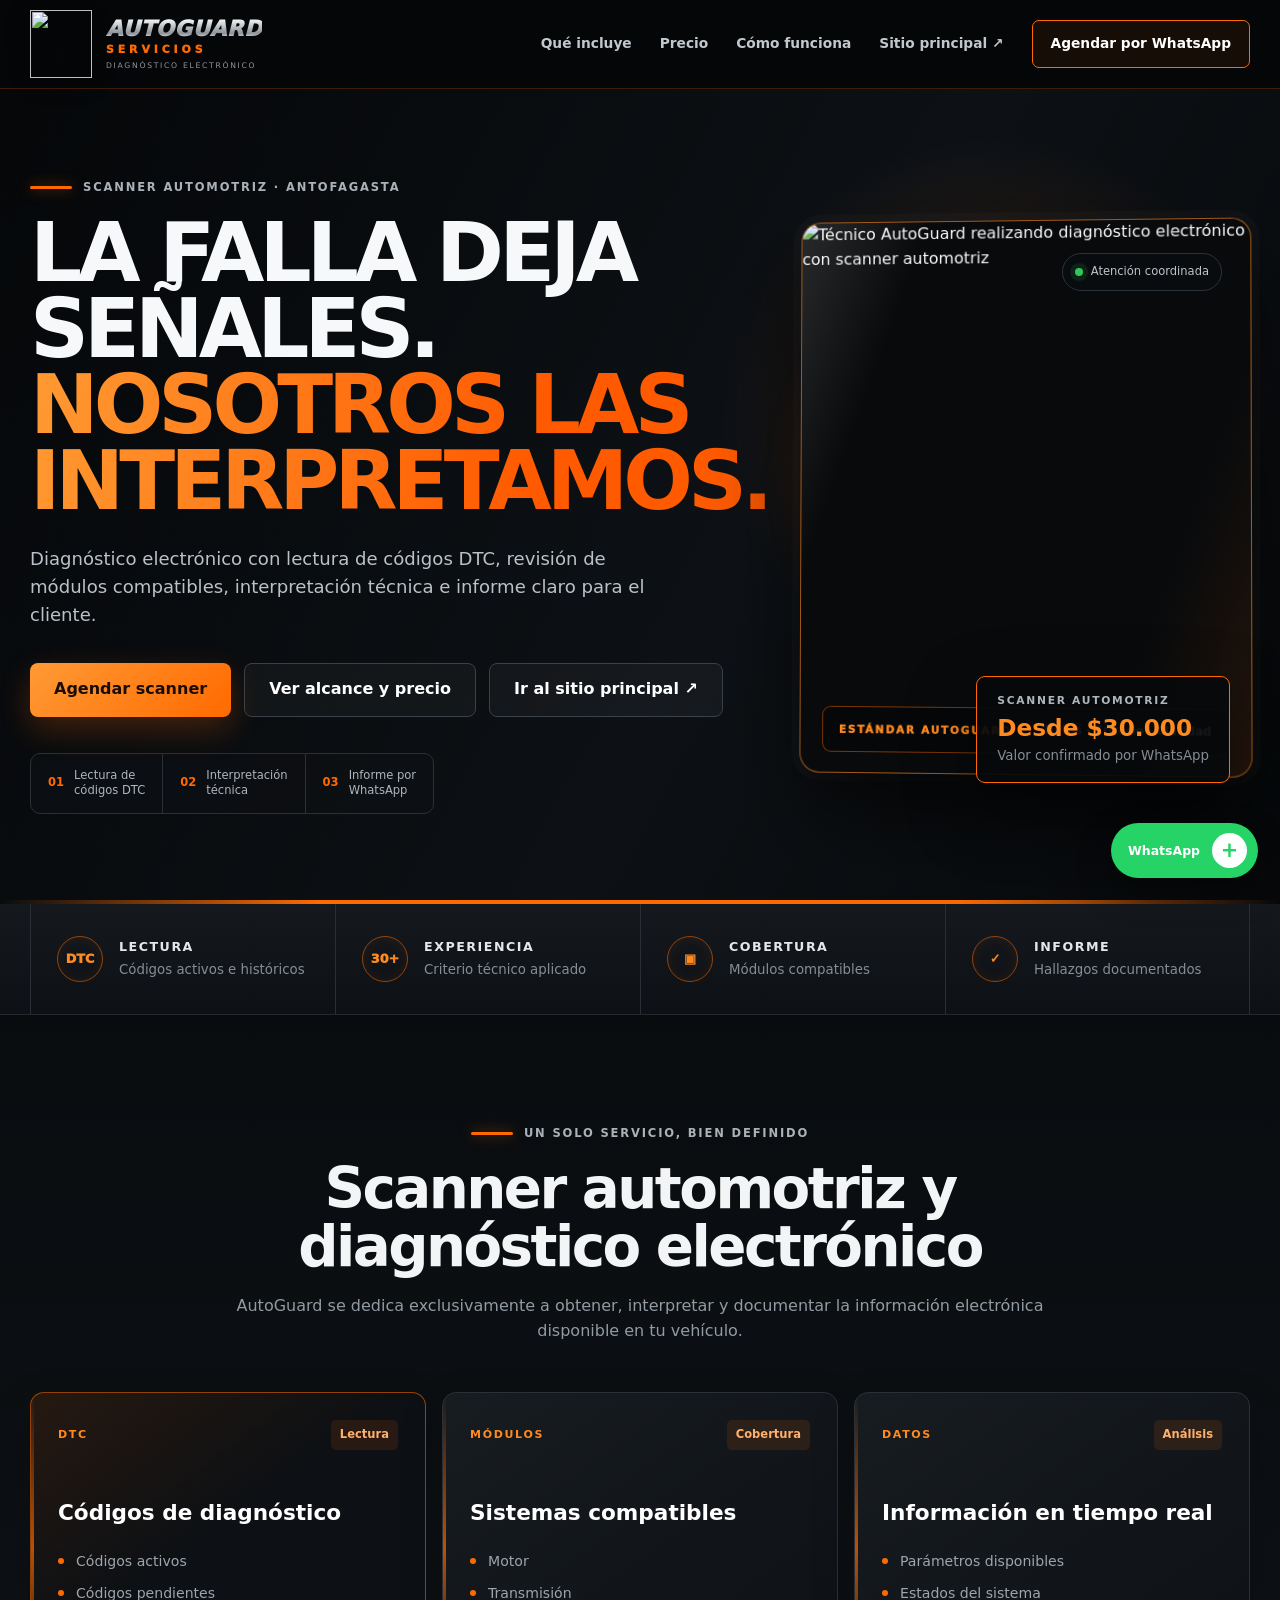
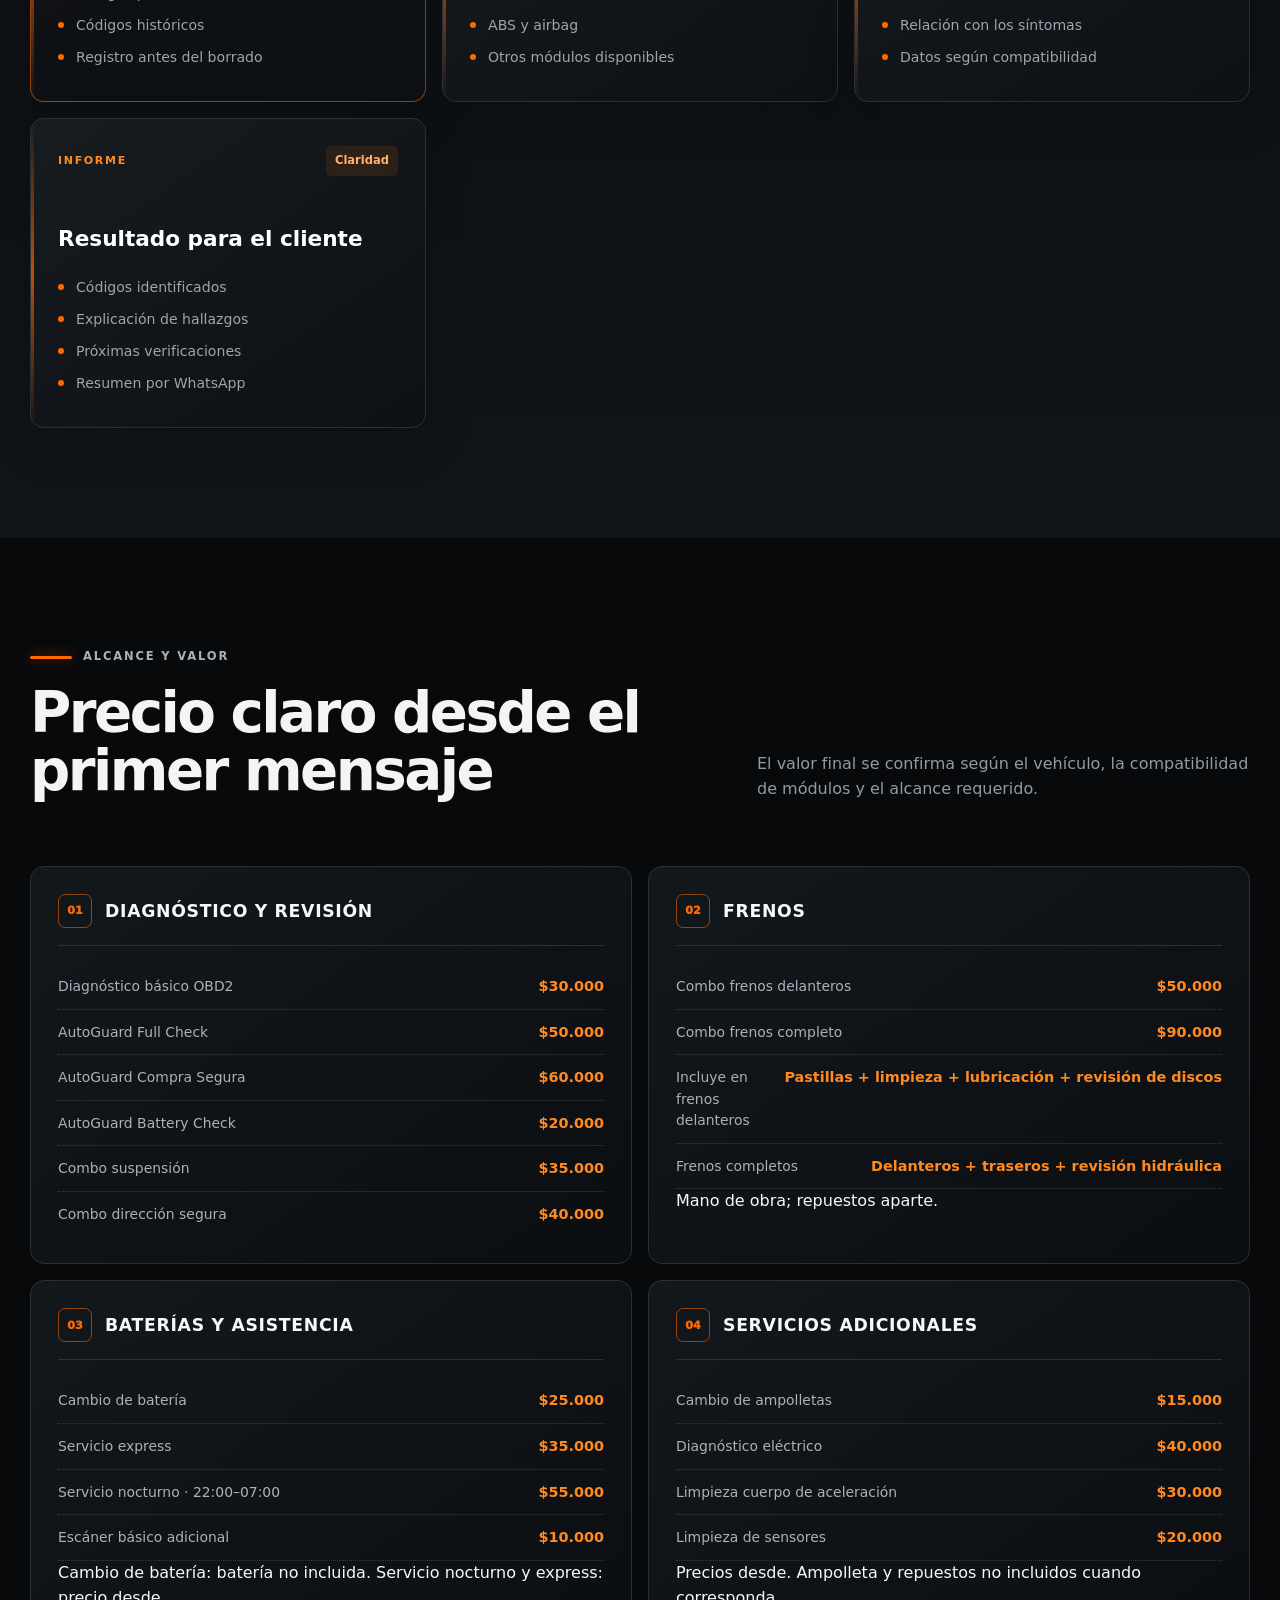
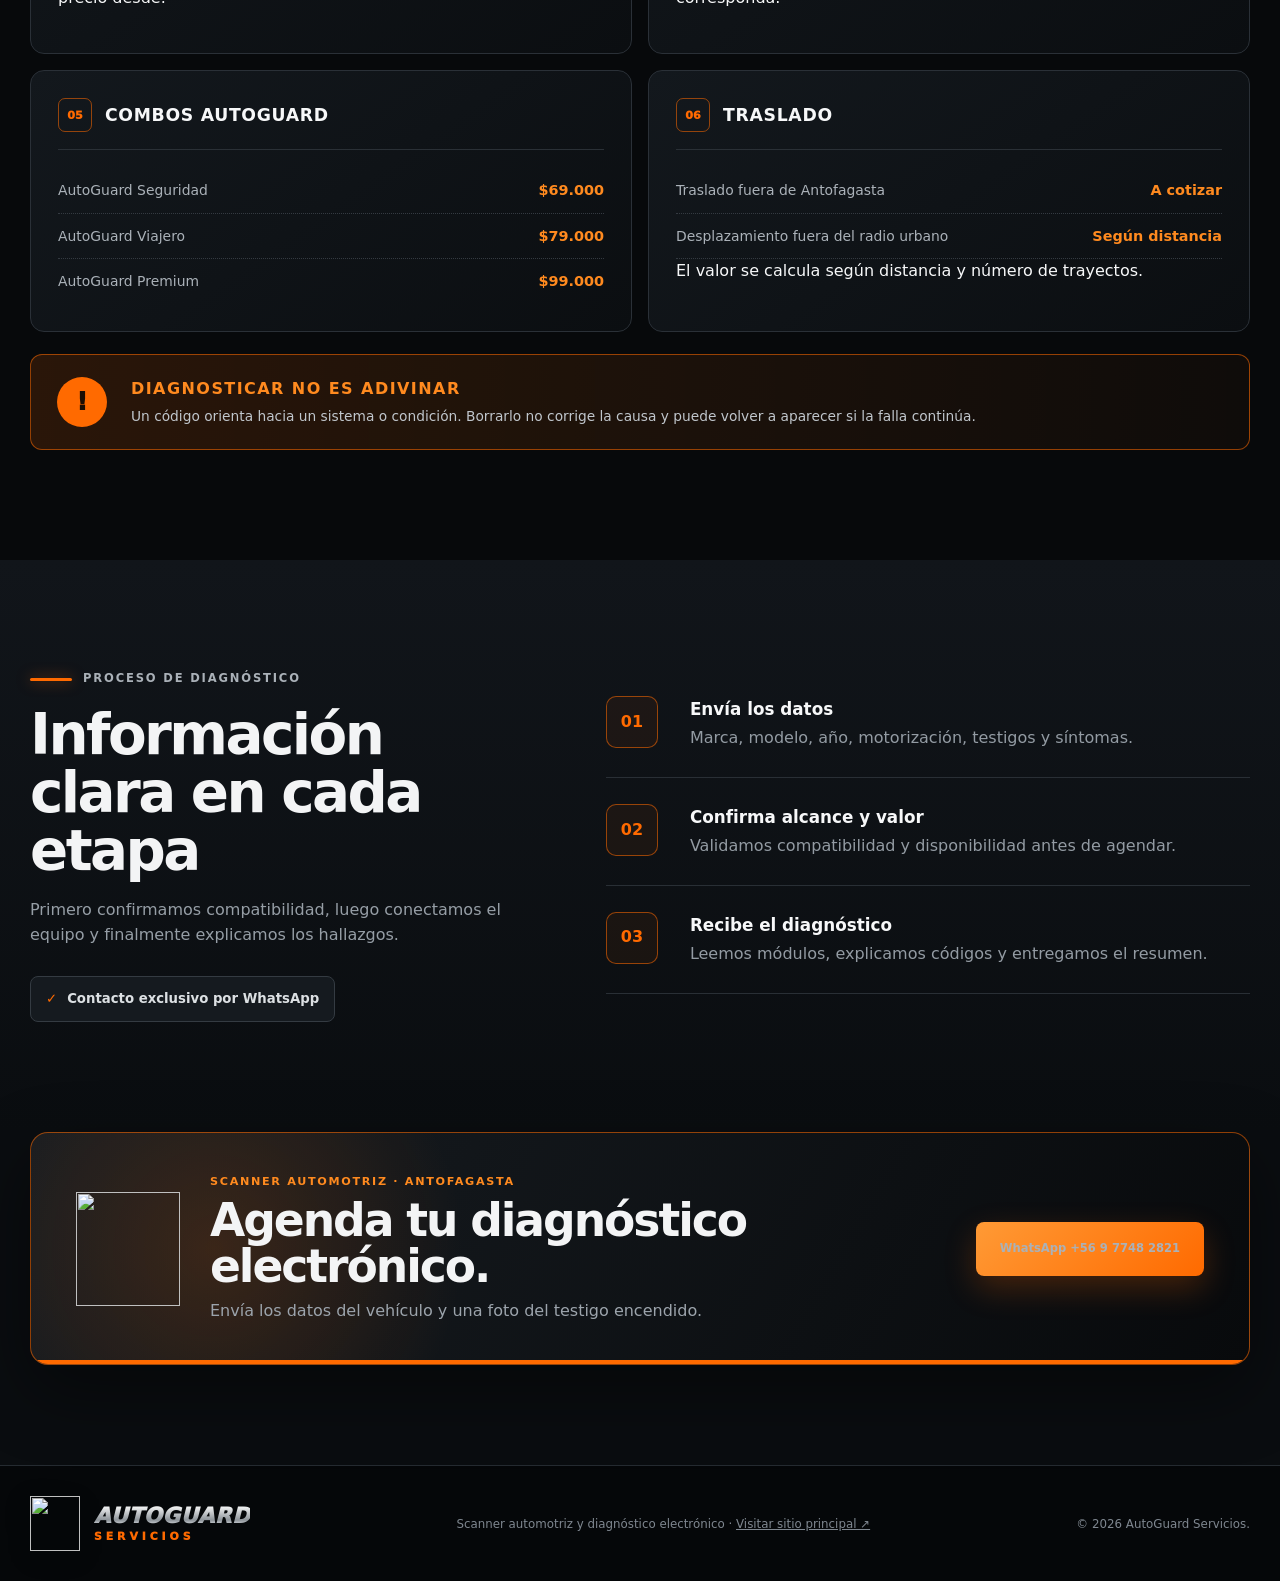
==== commit f1f49a7f: "Actualizar tarifario completo de servicios AutoGuard" ====
--- a/index.html
+++ b/index.html
@@ -160,19 +160,56 @@
           <p>El valor final se confirma según el vehículo, la compatibilidad de módulos y el alcance requerido.</p>
         </header>
 
-        <div class="price-board">
-          <section class="price-panel">
-            <div class="panel-title"><span>01</span><h3>Scanner automotriz</h3></div>
-            <div class="price-line"><span>Lectura e interpretación de códigos DTC</span><strong>Desde $30.000</strong></div>
-            <div class="price-line"><span>Revisión de módulos compatibles</span><strong>Incluida</strong></div>
-            <div class="price-line"><span>Resumen técnico para el cliente</span><strong>Incluido</strong></div>
-          </section>
-
-          <section class="price-panel additional-panel">
-            <div class="panel-title"><span>02</span><h3>Consideraciones</h3></div>
-            <div class="price-line"><span>Borrado responsable de códigos, cuando corresponda</span><strong>Con autorización</strong></div>
-            <div class="price-line"><span>Confirmación de compatibilidad</span><strong>Por WhatsApp</strong></div>
-            <div class="price-line"><span>Diagnóstico electrónico avanzado</span><strong>Cotizar</strong></div>
+        <div class="price-board full-price-board">
+          <section class="price-panel">
+            <div class="panel-title"><span>01</span><h3>Diagnóstico y revisión</h3></div>
+            <div class="price-line"><span>Diagnóstico básico OBD2</span><strong>$30.000</strong></div>
+            <div class="price-line"><span>AutoGuard Full Check</span><strong>$50.000</strong></div>
+            <div class="price-line"><span>AutoGuard Compra Segura</span><strong>$60.000</strong></div>
+            <div class="price-line"><span>AutoGuard Battery Check</span><strong>$20.000</strong></div>
+            <div class="price-line"><span>Combo suspensión</span><strong>$35.000</strong></div>
+            <div class="price-line"><span>Combo dirección segura</span><strong>$40.000</strong></div>
+          </section>
+
+          <section class="price-panel">
+            <div class="panel-title"><span>02</span><h3>Frenos</h3></div>
+            <div class="price-line"><span>Combo frenos delanteros</span><strong>$50.000</strong></div>
+            <div class="price-line"><span>Combo frenos completo</span><strong>$90.000</strong></div>
+            <div class="price-line"><span>Incluye en frenos delanteros</span><strong>Pastillas + limpieza + lubricación + revisión de discos</strong></div>
+            <div class="price-line"><span>Frenos completos</span><strong>Delanteros + traseros + revisión hidráulica</strong></div>
+            <p class="price-note">Mano de obra; repuestos aparte.</p>
+          </section>
+
+          <section class="price-panel">
+            <div class="panel-title"><span>03</span><h3>Baterías y asistencia</h3></div>
+            <div class="price-line"><span>Cambio de batería</span><strong>$25.000</strong></div>
+            <div class="price-line"><span>Servicio express</span><strong>$35.000</strong></div>
+            <div class="price-line"><span>Servicio nocturno · 22:00–07:00</span><strong>$55.000</strong></div>
+            <div class="price-line"><span>Escáner básico adicional</span><strong>$10.000</strong></div>
+            <p class="price-note">Cambio de batería: batería no incluida. Servicio nocturno y express: precio desde.</p>
+          </section>
+
+          <section class="price-panel">
+            <div class="panel-title"><span>04</span><h3>Servicios adicionales</h3></div>
+            <div class="price-line"><span>Cambio de ampolletas</span><strong>$15.000</strong></div>
+            <div class="price-line"><span>Diagnóstico eléctrico</span><strong>$40.000</strong></div>
+            <div class="price-line"><span>Limpieza cuerpo de aceleración</span><strong>$30.000</strong></div>
+            <div class="price-line"><span>Limpieza de sensores</span><strong>$20.000</strong></div>
+            <p class="price-note">Precios desde. Ampolleta y repuestos no incluidos cuando corresponda.</p>
+          </section>
+
+          <section class="price-panel">
+            <div class="panel-title"><span>05</span><h3>Combos AutoGuard</h3></div>
+            <div class="price-line"><span>AutoGuard Seguridad</span><strong>$69.000</strong></div>
+            <div class="price-line"><span>AutoGuard Viajero</span><strong>$79.000</strong></div>
+            <div class="price-line"><span>AutoGuard Premium</span><strong>$99.000</strong></div>
+          </section>
+
+          <section class="price-panel">
+            <div class="panel-title"><span>06</span><h3>Traslado</h3></div>
+            <div class="price-line"><span>Traslado fuera de Antofagasta</span><strong>A cotizar</strong></div>
+            <div class="price-line"><span>Desplazamiento fuera del radio urbano</span><strong>Según distancia</strong></div>
+            <p class="price-note">El valor se calcula según distancia y número de trayectos.</p>
           </section>
         </div>
 
--- a/styles.css
+++ b/styles.css
@@ -0,0 +1,265 @@
+:root {
+  --orange: #ff6a00;
+  --orange-2: #ff8a1f;
+  --black: #050709;
+  --ink: #0a0d10;
+  --panel: #101419;
+  --panel-2: #171c22;
+  --steel: #cfd3d7;
+  --steel-dark: #747b83;
+  --white: #f7f8f9;
+  --muted: #a1a8b0;
+  --line: rgba(255,255,255,.11);
+  --orange-line: rgba(255,106,0,.55);
+  --shadow: 0 26px 70px rgba(0,0,0,.42);
+}
+
+* { box-sizing: border-box; }
+html { scroll-behavior: smooth; }
+body { margin: 0; color: var(--white); background: var(--black); font-family: Inter, ui-sans-serif, system-ui, -apple-system, BlinkMacSystemFont, "Segoe UI", sans-serif; line-height: 1.55; }
+a { color: inherit; }
+img { display: block; max-width: 100%; }
+button { font: inherit; }
+.container { width: min(1220px, calc(100% - 44px)); margin-inline: auto; }
+.skip-link { position: fixed; left: 12px; top: -70px; z-index: 200; padding: 10px 16px; color: #111; background: white; }
+.skip-link:focus { top: 12px; }
+
+.site-header { position: sticky; top: 0; z-index: 80; border-bottom: 1px solid rgba(255,106,0,.23); background: rgba(5,7,9,.94); backdrop-filter: blur(18px); }
+.nav-wrap { min-height: 88px; display: flex; align-items: center; justify-content: space-between; gap: 28px; }
+.brand { display: inline-flex; align-items: center; gap: 14px; color: white; text-decoration: none; }
+.brand img { filter: drop-shadow(0 7px 12px rgba(0,0,0,.48)); }
+.wordmark { display: flex; flex-direction: column; line-height: 1; }
+.wordmark strong { width: fit-content; color: transparent; background: linear-gradient(#fff, #8d9399 72%, #e9ecef); -webkit-background-clip: text; background-clip: text; font-size: 1.34rem; font-style: italic; font-weight: 950; letter-spacing: .025em; }
+.wordmark small { margin-top: 6px; color: var(--orange); font-size: .68rem; font-weight: 950; letter-spacing: .36em; }
+.wordmark i { margin-top: 6px; color: #8e969e; font-size: .48rem; font-style: normal; letter-spacing: .22em; }
+nav { display: flex; align-items: center; gap: 28px; }
+nav a { color: #c1c7cd; text-decoration: none; font-size: .86rem; font-weight: 760; }
+nav a:hover { color: white; }
+.nav-cta { padding: 12px 18px; border: 1px solid var(--orange); border-radius: 7px; color: white; background: rgba(255,106,0,.07); }
+.menu-toggle { display: none; border: 1px solid #343a41; border-radius: 7px; padding: 9px 12px; color: white; background: #151a20; font-size: .74rem; font-weight: 850; }
+
+.hero { position: relative; min-height: 720px; display: grid; align-items: center; overflow: hidden; background: radial-gradient(circle at 78% 40%, rgba(255,106,0,.18), transparent 25%), linear-gradient(118deg, #050709 0%, #0d1115 58%, #06080a 100%); }
+.hero::after { content: ""; position: absolute; inset: auto 0 0; height: 4px; background: linear-gradient(90deg, transparent, var(--orange) 25%, var(--orange) 75%, transparent); }
+.hero-grid-lines { position: absolute; inset: 0; opacity: .16; background-image: linear-gradient(rgba(255,255,255,.045) 1px, transparent 1px), linear-gradient(90deg, rgba(255,255,255,.045) 1px, transparent 1px); background-size: 54px 54px; mask-image: linear-gradient(90deg, black, transparent 70%); }
+.hero-grid { position: relative; display: grid; grid-template-columns: .95fr 1.05fr; align-items: center; gap: 30px; padding-block: 90px; }
+.eyebrow { display: flex; align-items: center; gap: 11px; margin: 0 0 18px; color: #aab1b8; font-size: .72rem; font-weight: 900; letter-spacing: .16em; text-transform: uppercase; }
+.eyebrow span { width: 42px; height: 3px; border-radius: 2px; background: var(--orange); box-shadow: 0 0 14px rgba(255,106,0,.55); }
+h1, h2, h3, p { margin-top: 0; }
+h1 { margin-bottom: 25px; font-size: clamp(3.1rem, 6.4vw, 6rem); line-height: .93; letter-spacing: -.06em; text-transform: uppercase; }
+h1 em { display: inline-block; color: transparent; background: linear-gradient(100deg, #ff9a32, #ff5a00 68%); -webkit-background-clip: text; background-clip: text; font-style: normal; }
+.hero-lead { max-width: 650px; color: #bac1c8; font-size: 1.13rem; }
+.hero-actions { display: flex; flex-wrap: wrap; gap: 13px; margin: 34px 0 36px; }
+.button { min-height: 54px; display: inline-flex; align-items: center; justify-content: center; padding: 0 24px; border-radius: 8px; text-decoration: none; font-weight: 900; transition: transform .2s, filter .2s; }
+.button:hover { transform: translateY(-2px); filter: brightness(1.08); }
+.primary { color: #1a0d04; background: linear-gradient(135deg, #ff9a35, var(--orange)); box-shadow: 0 12px 32px rgba(255,106,0,.24); }
+.secondary { color: white; border: 1px solid #3a4149; background: rgba(255,255,255,.035); }
+.proof-row { display: flex; gap: 0; width: fit-content; margin: 0; padding: 0; border: 1px solid #2a3036; border-radius: 10px; background: rgba(12,15,19,.75); list-style: none; }
+.proof-row li { display: flex; align-items: center; gap: 10px; padding: 14px 17px; border-right: 1px solid #2a3036; }
+.proof-row li:last-child { border-right: 0; }
+.proof-row b { color: var(--orange); font-size: .72rem; }
+.proof-row span { color: #aeb5bc; font-size: .72rem; line-height: 1.35; }
+
+.hero-visual { position: relative; min-height: 590px; display: grid; place-items: center; }
+.visual-glow { position: absolute; width: 520px; height: 520px; top: 15px; right: -25px; border-radius: 50%; background: radial-gradient(circle, rgba(255,106,0,.24), transparent 68%); filter: blur(7px); }
+.hero-art { position: relative; z-index: 2; width: min(100%, 650px); height: 555px; overflow: hidden; border: 1px solid rgba(255,138,31,.62); border-radius: 20px; background: #080a0c; box-shadow: 0 42px 90px rgba(0,0,0,.7), 0 0 0 8px rgba(255,255,255,.025); transform: perspective(1200px) rotateY(-3deg) rotateX(1deg); }
+.hero-art::before { content: ""; position: absolute; z-index: 3; inset: 0; pointer-events: none; background: linear-gradient(110deg, rgba(255,255,255,.13), transparent 20%, transparent 76%, rgba(255,106,0,.11)); }
+.hero-art img { width: 100%; height: 100%; object-fit: cover; object-position: 58% center; }
+.hero-art-overlay { position: absolute; z-index: 4; left: 22px; right: 22px; bottom: 20px; display: flex; align-items: center; justify-content: space-between; gap: 18px; padding: 13px 16px; border: 1px solid rgba(255,106,0,.48); border-radius: 9px; background: rgba(5,7,9,.9); backdrop-filter: blur(12px); }
+.hero-art-overlay span { color: var(--orange-2); font-size: .66rem; font-weight: 950; letter-spacing: .17em; }
+.hero-art-overlay strong { color: #d6dadd; font-size: .72rem; }
+.service-badge { position: absolute; z-index: 5; right: 20px; bottom: 8px; display: flex; flex-direction: column; padding: 16px 20px; border: 1px solid var(--orange); border-radius: 9px; background: rgba(7,9,11,.93); box-shadow: var(--shadow); }
+.service-badge span { color: #aeb5bc; font-size: .67rem; font-weight: 900; letter-spacing: .16em; }
+.service-badge strong { color: var(--orange-2); font-size: 1.45rem; }
+.service-badge small { color: #858d95; }
+.availability { position: absolute; z-index: 5; top: 52px; right: 28px; display: flex; align-items: center; gap: 8px; padding: 9px 12px; border: 1px solid #2c333a; border-radius: 999px; color: #bdc4ca; background: rgba(10,13,16,.8); font-size: .72rem; }
+.availability i { width: 8px; height: 8px; border-radius: 50%; background: #31c75b; box-shadow: 0 0 0 5px rgba(49,199,91,.12); }
+
+.trust-bar { border-bottom: 1px solid #242a30; background: linear-gradient(180deg, #15191e, #0d1014); }
+.trust-grid { display: grid; grid-template-columns: repeat(4,1fr); }
+.trust-grid article { min-height: 110px; display: flex; align-items: center; gap: 16px; padding: 20px 26px; border-left: 1px solid #292f35; }
+.trust-grid article:last-child { border-right: 1px solid #292f35; }
+.trust-icon { min-width: 46px; height: 46px; display: grid; place-items: center; border: 1px solid var(--orange-line); border-radius: 50%; color: var(--orange-2); font-size: .8rem; font-weight: 950; box-shadow: inset 0 0 14px rgba(255,106,0,.08); }
+.trust-grid strong, .trust-grid small { display: block; }
+.trust-grid strong { color: #e5e8eb; font-size: .79rem; letter-spacing: .12em; }
+.trust-grid small { margin-top: 4px; color: #858d95; }
+
+.section { padding: 110px 0; }
+.visual-section { position: relative; overflow: hidden; background: radial-gradient(circle at 76% 25%, rgba(255,106,0,.1), transparent 28%), linear-gradient(180deg, #090c0f, #0d1115); }
+.visual-section::before { content: ""; position: absolute; inset: 0; pointer-events: none; opacity: .14; background-image: linear-gradient(rgba(255,255,255,.04) 1px, transparent 1px), linear-gradient(90deg, rgba(255,255,255,.04) 1px, transparent 1px); background-size: 58px 58px; }
+.visual-heading { position: relative; max-width: none; display: grid; grid-template-columns: 1.12fr .88fr; align-items: end; gap: 60px; }
+.visual-heading > p { color: #929aa2; }
+.visual-gallery { position: relative; display: grid; grid-template-columns: minmax(0, 1.45fr) minmax(300px, .55fr); gap: 18px; }
+.visual-card { position: relative; min-width: 0; margin: 0; overflow: hidden; border: 1px solid #343b42; border-radius: 18px; background: #090b0d; box-shadow: 0 28px 70px rgba(0,0,0,.42); }
+.visual-card::after { content: ""; position: absolute; inset: auto 0 0; height: 4px; background: linear-gradient(90deg, transparent, var(--orange) 16%, var(--orange) 84%, transparent); }
+.visual-card a { display: block; overflow: hidden; background: #050709; }
+.visual-card img { width: 100%; transition: transform .55s ease, filter .55s ease; }
+.visual-card:hover img { transform: scale(1.025); filter: contrast(1.04) saturate(1.04); }
+.visual-card-wide a { aspect-ratio: 1.58; }
+.visual-card-wide img { height: 100%; object-fit: cover; object-position: center 18%; }
+.visual-card-poster a { aspect-ratio: .94; }
+.visual-card-poster img { height: 100%; object-fit: cover; object-position: center top; }
+.visual-card figcaption { display: flex; flex-direction: column; min-height: 126px; padding: 21px 24px 24px; background: linear-gradient(145deg, #151a1f, #0b0e11); }
+.visual-card figcaption span { margin-bottom: 7px; color: var(--orange-2); font-size: .66rem; font-weight: 950; letter-spacing: .15em; }
+.visual-card figcaption strong { color: #eef0f2; font-size: 1.08rem; }
+.visual-card figcaption small { margin-top: 5px; color: #8f979f; }
+.services-section { background: linear-gradient(180deg, #090c0f, #11151a); }
+.section-heading { max-width: 820px; margin-bottom: 48px; }
+.section-heading.centered { margin-inline: auto; text-align: center; }
+.section-heading.centered .eyebrow { justify-content: center; }
+.section-heading h2, .process-copy h2, .cta-copy h2 { margin-bottom: 18px; color: #f3f4f5; font-size: clamp(2.2rem, 4.4vw, 3.75rem); line-height: 1.03; letter-spacing: -.045em; }
+.section-heading > p:last-child { color: #929aa2; }
+.service-grid { display: grid; grid-template-columns: repeat(3, 1fr); gap: 16px; }
+.service-card { position: relative; min-height: 310px; padding: 27px; overflow: hidden; border: 1px solid #2a3036; border-radius: 14px; background: linear-gradient(145deg, #171c21, #0d1014); box-shadow: 0 18px 45px rgba(0,0,0,.18); transition: border-color .2s, transform .2s; }
+.service-card::before { content: ""; position: absolute; inset: 0 auto 0 0; width: 3px; background: linear-gradient(transparent, var(--orange), transparent); opacity: .7; }
+.service-card:hover { transform: translateY(-4px); border-color: var(--orange-line); }
+.featured-service { border-color: var(--orange-line); background: linear-gradient(145deg, rgba(255,106,0,.11), #0d1014 46%); }
+.service-top { display: flex; justify-content: space-between; align-items: center; gap: 12px; margin-bottom: 46px; }
+.service-top span { color: var(--orange-2); font-size: .69rem; font-weight: 900; letter-spacing: .15em; }
+.service-top b { padding: 6px 9px; border-radius: 5px; color: #ffb06c; background: rgba(255,106,0,.11); font-size: .72rem; }
+.service-card h3 { margin-bottom: 17px; color: white; font-size: 1.35rem; }
+.service-card ul, .combo-card ul { margin: 0; padding: 0; list-style: none; }
+.service-card li, .combo-card li { position: relative; padding: 5px 0 5px 18px; color: #9da5ad; font-size: .88rem; }
+.service-card li::before, .combo-card li::before { content: ""; position: absolute; left: 0; top: 12px; width: 6px; height: 6px; border-radius: 50%; background: var(--orange); }
+
+.price-section { background: #07090b; }
+.price-heading { max-width: none; display: grid; grid-template-columns: 1.15fr .85fr; align-items: end; gap: 60px; }
+.price-heading > p { color: #929aa2; }
+.price-board { display: grid; grid-template-columns: repeat(2,1fr); gap: 16px; }
+.price-panel { padding: 27px; border: 1px solid #2a3037; border-radius: 14px; background: linear-gradient(145deg, #13181d, #0b0e11); }
+.additional-panel { border-color: rgba(255,106,0,.45); }
+.panel-title { display: flex; align-items: center; gap: 13px; margin-bottom: 18px; padding-bottom: 17px; border-bottom: 1px solid #2a3036; }
+.panel-title > span { width: 34px; height: 34px; display: grid; place-items: center; border: 1px solid var(--orange-line); border-radius: 7px; color: var(--orange); font-size: .7rem; font-weight: 950; }
+.panel-title h3 { margin: 0; font-size: 1.08rem; text-transform: uppercase; letter-spacing: .04em; }
+.price-line { display: flex; justify-content: space-between; align-items: baseline; gap: 25px; padding: 11px 0; border-bottom: 1px dotted #343a41; }
+.price-line:last-child { border-bottom: 0; }
+.price-line span { color: #abb2b9; font-size: .87rem; }
+.price-line strong { white-space: nowrap; color: var(--orange-2); font-size: .9rem; }
+.combo-heading { display: flex; align-items: center; gap: 15px; margin: 60px 0 22px; }
+.combo-heading > span { color: var(--orange); font-size: 2rem; }
+.combo-heading small { color: #8e969e; font-weight: 850; letter-spacing: .13em; text-transform: uppercase; }
+.combo-heading h3 { margin: 2px 0 0; font-size: 1.75rem; }
+.combo-grid { display: grid; grid-template-columns: repeat(3,1fr); gap: 16px; }
+.combo-card { position: relative; min-height: 315px; padding: 28px; border: 1px solid #2d343b; border-radius: 14px; background: linear-gradient(150deg, #171c21, #0a0d10); }
+.combo-card.popular { border-color: var(--orange); box-shadow: 0 18px 60px rgba(255,106,0,.12); }
+.popular-tag { position: absolute; top: 0; right: 24px; padding: 7px 11px; border-radius: 0 0 7px 7px; color: #1c0d02; background: var(--orange); font-size: .64rem; font-weight: 950; }
+.combo-level { margin-bottom: 9px; color: var(--orange); font-size: .7rem; font-weight: 900; letter-spacing: .15em; }
+.combo-card h3 { margin-bottom: 18px; font-size: 1.35rem; }
+.combo-price { position: absolute; left: 28px; bottom: 25px; display: flex; align-items: baseline; gap: 10px; }
+.combo-price span { color: #8f979f; font-size: .72rem; text-transform: uppercase; }
+.combo-price strong { color: var(--orange-2); font-size: 1.7rem; }
+.important-notice { display: grid; grid-template-columns: 56px 1fr; align-items: center; gap: 18px; margin-top: 22px; padding: 22px 26px; border: 1px solid rgba(255,106,0,.55); border-radius: 12px; background: linear-gradient(90deg, rgba(255,106,0,.14), rgba(255,106,0,.035)); }
+.notice-icon { width: 50px; height: 50px; display: grid; place-items: center; border-radius: 50%; color: #1b0d03; background: var(--orange); font-size: 1.5rem; font-weight: 950; }
+.important-notice strong { color: var(--orange-2); letter-spacing: .09em; }
+.important-notice p { margin: 4px 0 0; color: #c0c6cc; font-size: .86rem; }
+
+.process-section { background: linear-gradient(180deg, #11151a, #0a0d10); }
+.process-grid { display: grid; grid-template-columns: .86fr 1.14fr; gap: 90px; align-items: start; }
+.process-copy > p:last-of-type { color: #969ea6; }
+.billing-badge { width: fit-content; display: flex; align-items: center; gap: 10px; margin-top: 28px; padding: 12px 15px; border: 1px solid #343b42; border-radius: 8px; color: #dce0e3; background: #151a1f; font-size: .83rem; }
+.billing-badge span { color: var(--orange); }
+.steps { margin: 0; padding: 0; list-style: none; }
+.steps li { display: grid; grid-template-columns: 64px 1fr; gap: 20px; padding: 26px 0; border-bottom: 1px solid #292f35; }
+.steps b { width: 52px; height: 52px; display: grid; place-items: center; border: 1px solid var(--orange-line); border-radius: 10px; color: var(--orange); background: rgba(255,106,0,.06); }
+.steps div { display: flex; flex-direction: column; }
+.steps strong { font-size: 1.05rem; }
+.steps span { margin-top: 4px; color: #939ba3; }
+
+.cta-section { padding: 0 0 100px; background: #0a0d10; }
+.cta-box { position: relative; display: grid; grid-template-columns: auto 1fr auto; align-items: center; gap: 30px; padding: 40px 45px; overflow: hidden; border: 1px solid var(--orange-line); border-radius: 18px; background: radial-gradient(circle at 15% 50%, rgba(255,106,0,.16), transparent 24%), linear-gradient(120deg, #171c21, #080a0c); box-shadow: var(--shadow); }
+.cta-box::after { content: ""; position: absolute; inset: auto 0 0; height: 4px; background: var(--orange); }
+.cta-copy p { margin-bottom: 7px; color: var(--orange-2); font-size: .7rem; font-weight: 900; letter-spacing: .15em; }
+.cta-copy h2 { margin-bottom: 8px; font-size: clamp(1.8rem, 3.6vw, 2.85rem); }
+.cta-copy span { color: #9ca4ac; }
+.cta-actions { display: flex; flex-direction: column; align-items: center; gap: 10px; }
+.cta-actions > a:last-child { color: #aab1b8; font-size: .72rem; text-decoration: none; }
+
+footer { padding: 30px 0; border-top: 1px solid #252b31; color: #7f8790; background: #050709; }
+.footer-grid { display: grid; grid-template-columns: auto 1fr auto; align-items: center; gap: 34px; }
+.footer-grid > p { margin: 0; font-size: .74rem; }
+.footer-grid > p:nth-child(2) { text-align: center; }
+.floating-wa { position: fixed; right: 22px; bottom: 22px; z-index: 70; display: flex; align-items: center; gap: 12px; padding: 10px 11px 10px 17px; border-radius: 999px; color: white; background: #25d366; text-decoration: none; box-shadow: 0 14px 34px rgba(0,0,0,.4); font-size: .78rem; font-weight: 900; }
+.floating-wa b { width: 35px; height: 35px; display: grid; place-items: center; border-radius: 50%; color: #25d366; background: white; font-size: 1.3rem; }
+
+@media (max-width: 1020px) {
+  .hero { min-height: auto; }
+  .hero-grid { grid-template-columns: 1fr; padding-block: 72px; }
+  .hero-copy { max-width: 760px; }
+  .hero-visual { min-height: 570px; }
+  .hero-art { width: min(92%, 620px); }
+  .visual-heading { grid-template-columns: 1fr; gap: 12px; }
+  .visual-gallery { grid-template-columns: 1.2fr .8fr; }
+  .service-grid { grid-template-columns: repeat(2,1fr); }
+  .trust-grid { grid-template-columns: repeat(2,1fr); }
+  .trust-grid article:nth-child(2) { border-right: 1px solid #292f35; }
+  .price-heading { grid-template-columns: 1fr; gap: 10px; }
+  .cta-box { grid-template-columns: auto 1fr; }
+  .cta-actions { grid-column: 1/-1; align-items: stretch; }
+}
+
+@media (max-width: 760px) {
+  .container { width: min(100% - 28px, 1220px); }
+  .nav-wrap { min-height: 76px; }
+  .brand img { width: 48px; height: 54px; }
+  .wordmark strong { font-size: 1.05rem; }
+  .wordmark small { font-size: .56rem; }
+  .wordmark i { display: none; }
+  .menu-toggle { display: block; }
+  nav { position: absolute; display: none; top: 76px; left: 14px; right: 14px; flex-direction: column; align-items: stretch; gap: 0; padding: 12px; border: 1px solid #30363d; border-radius: 12px; background: #0d1115; box-shadow: var(--shadow); }
+  nav.open { display: flex; }
+  nav a { padding: 13px; }
+  .nav-cta { margin-top: 5px; text-align: center; }
+  .hero-grid { padding-block: 58px; }
+  h1 { font-size: clamp(2.7rem, 14vw, 4.5rem); }
+  .hero-lead { font-size: 1rem; }
+  .proof-row { width: 100%; display: grid; grid-template-columns: repeat(3,1fr); }
+  .proof-row li { padding: 12px 10px; }
+  .proof-row b { display: none; }
+  .hero-visual { min-height: 490px; }
+  .hero-art { width: 100%; height: 470px; transform: none; }
+  .hero-art-overlay { left: 13px; right: 13px; bottom: 13px; }
+  .hero-art-overlay strong { display: none; }
+  .availability { top: 18px; right: 0; }
+  .service-badge { right: 0; bottom: 0; }
+  .section { padding: 78px 0; }
+  .visual-gallery { grid-template-columns: 1fr; }
+  .visual-card-wide a { aspect-ratio: 1.15; }
+  .visual-card-poster a { max-height: 650px; aspect-ratio: .82; }
+  .service-grid, .price-board, .combo-grid, .process-grid { grid-template-columns: 1fr; }
+  .service-card { min-height: 290px; }
+  .combo-card { min-height: 300px; }
+  .process-grid { gap: 35px; }
+  .cta-section { padding-bottom: 72px; }
+  .cta-box { grid-template-columns: 1fr; padding: 32px 25px; text-align: center; }
+  .cta-box > img { margin-inline: auto; }
+  .footer-grid { grid-template-columns: 1fr; text-align: center; }
+  .footer-brand { margin-inline: auto; }
+}
+
+@media (max-width: 520px) {
+  .hero-visual { min-height: 420px; }
+  .hero-art { height: 405px; border-radius: 14px; }
+  .hero-art-overlay { padding: 11px 12px; }
+  .service-badge { padding: 12px 14px; }
+  .service-badge strong { font-size: 1.2rem; }
+  .hero-actions .button { width: 100%; }
+  .proof-row span { font-size: .63rem; }
+  .trust-grid { grid-template-columns: 1fr; }
+  .trust-grid article, .trust-grid article:nth-child(2) { border-right: 1px solid #292f35; }
+  .service-grid { grid-template-columns: 1fr; }
+  .price-panel, .service-card, .combo-card { padding: 22px; }
+  .price-line { gap: 12px; }
+  .price-line span { font-size: .8rem; }
+  .price-line strong { font-size: .82rem; }
+  .important-notice { grid-template-columns: 1fr; }
+  .notice-icon { width: 42px; height: 42px; }
+  .visual-card-wide a { aspect-ratio: .95; }
+  .visual-card-poster a { max-height: 570px; }
+  .floating-wa span { display: none; }
+  .floating-wa { padding: 8px; }
+}
+
+@media (prefers-reduced-motion: reduce) {
+  html { scroll-behavior: auto; }
+  * { transition: none !important; }
+}
+
